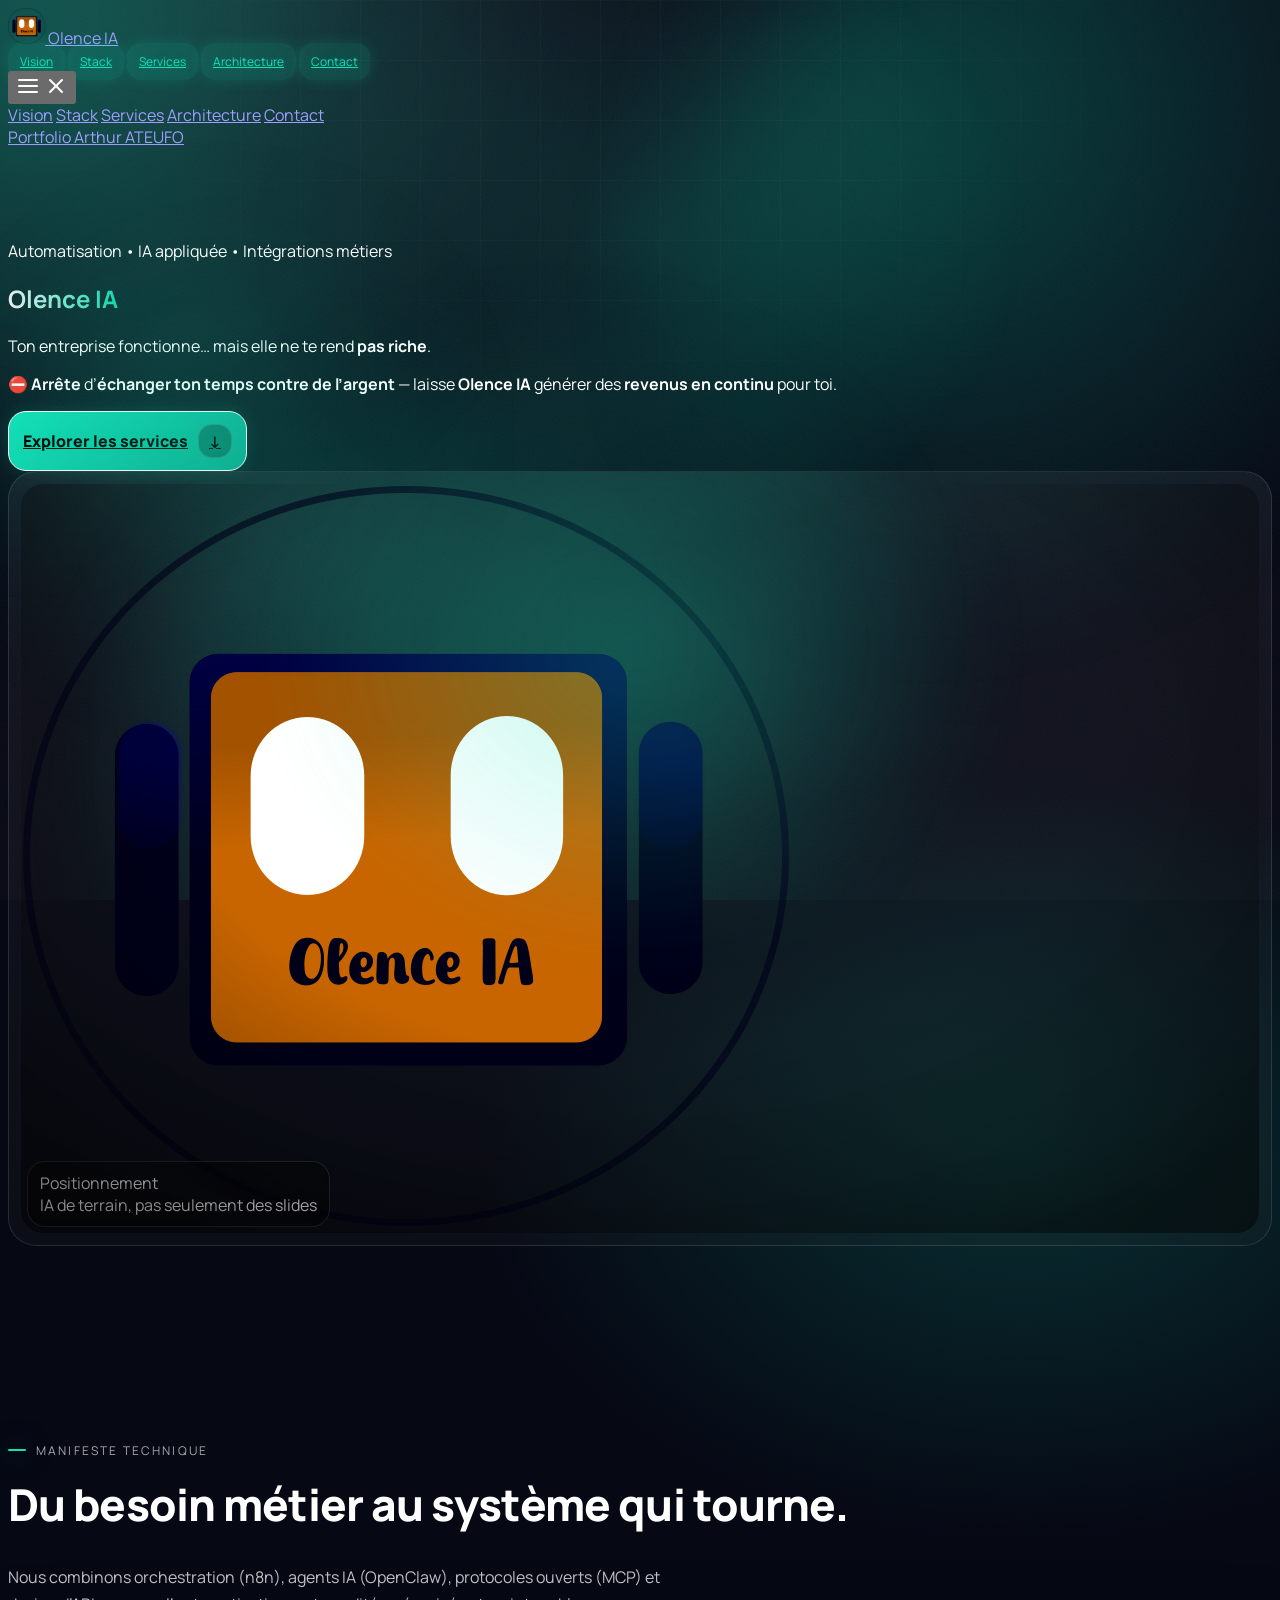
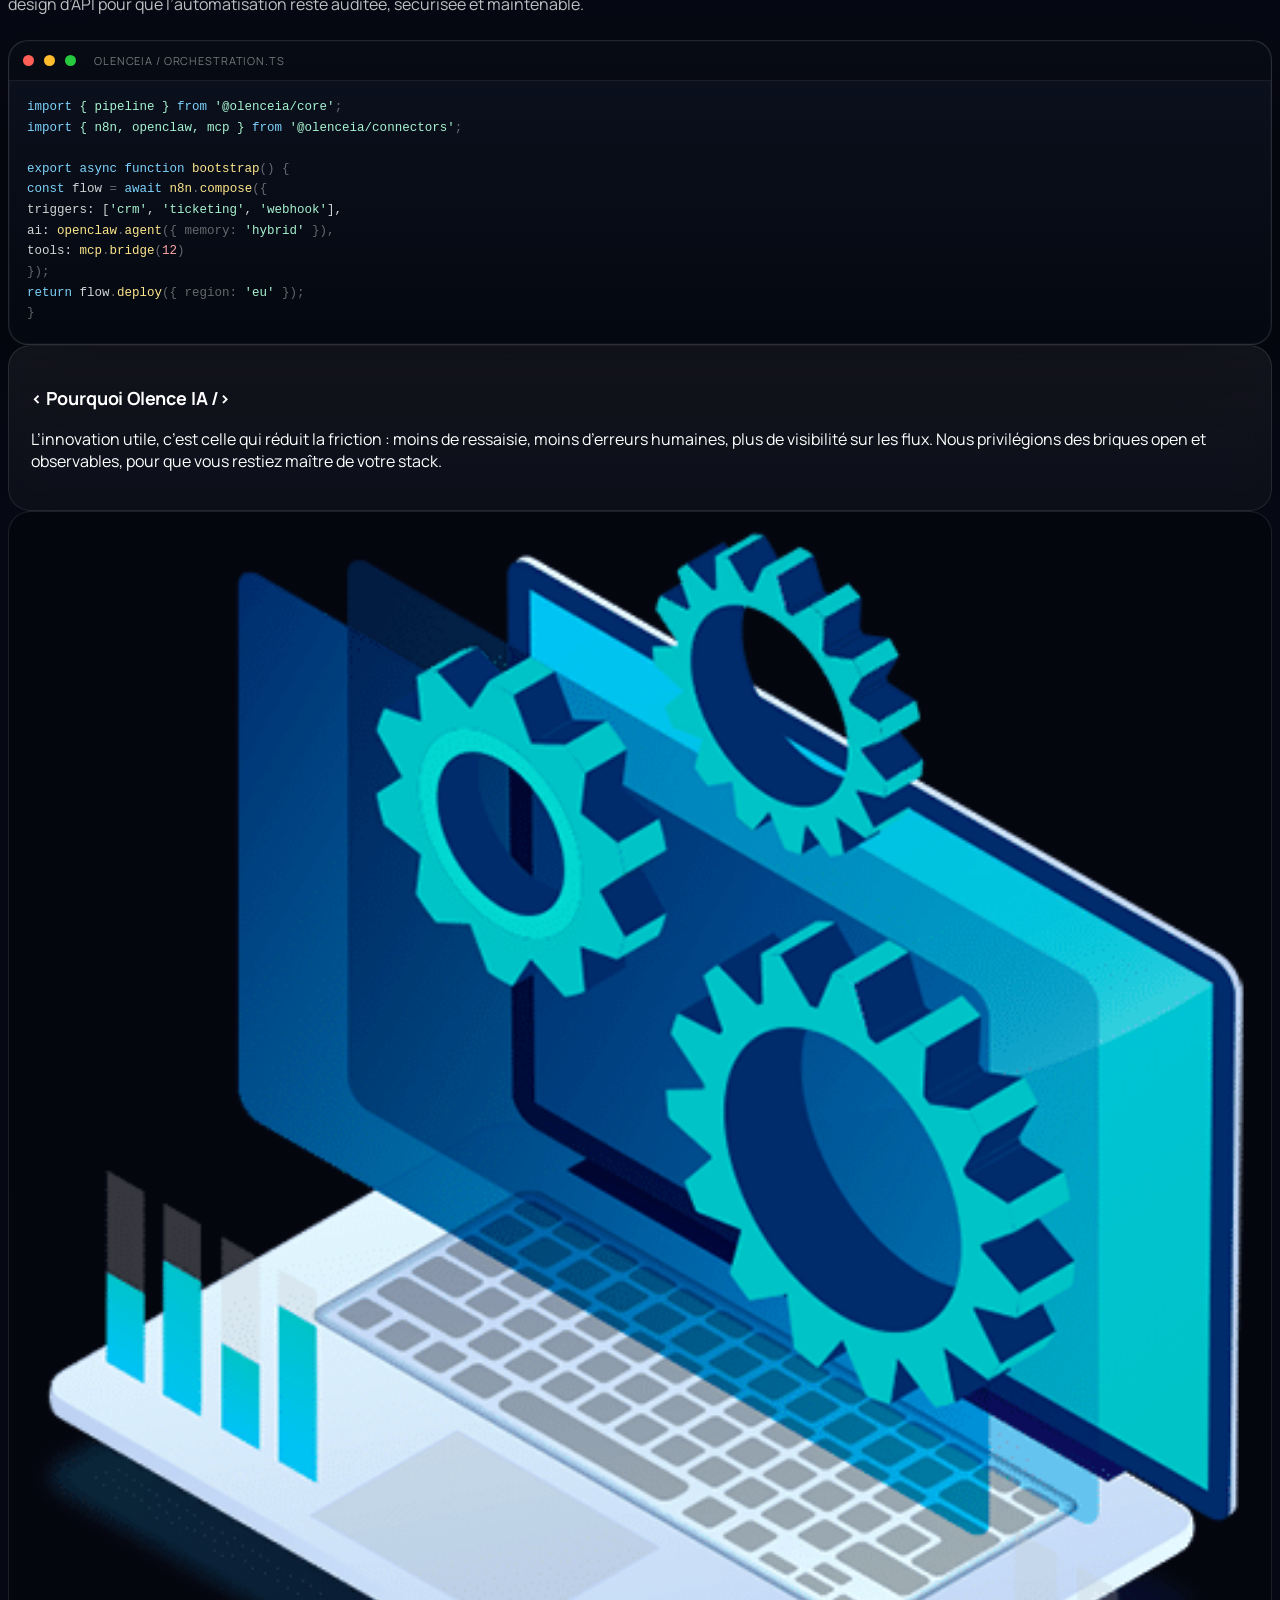
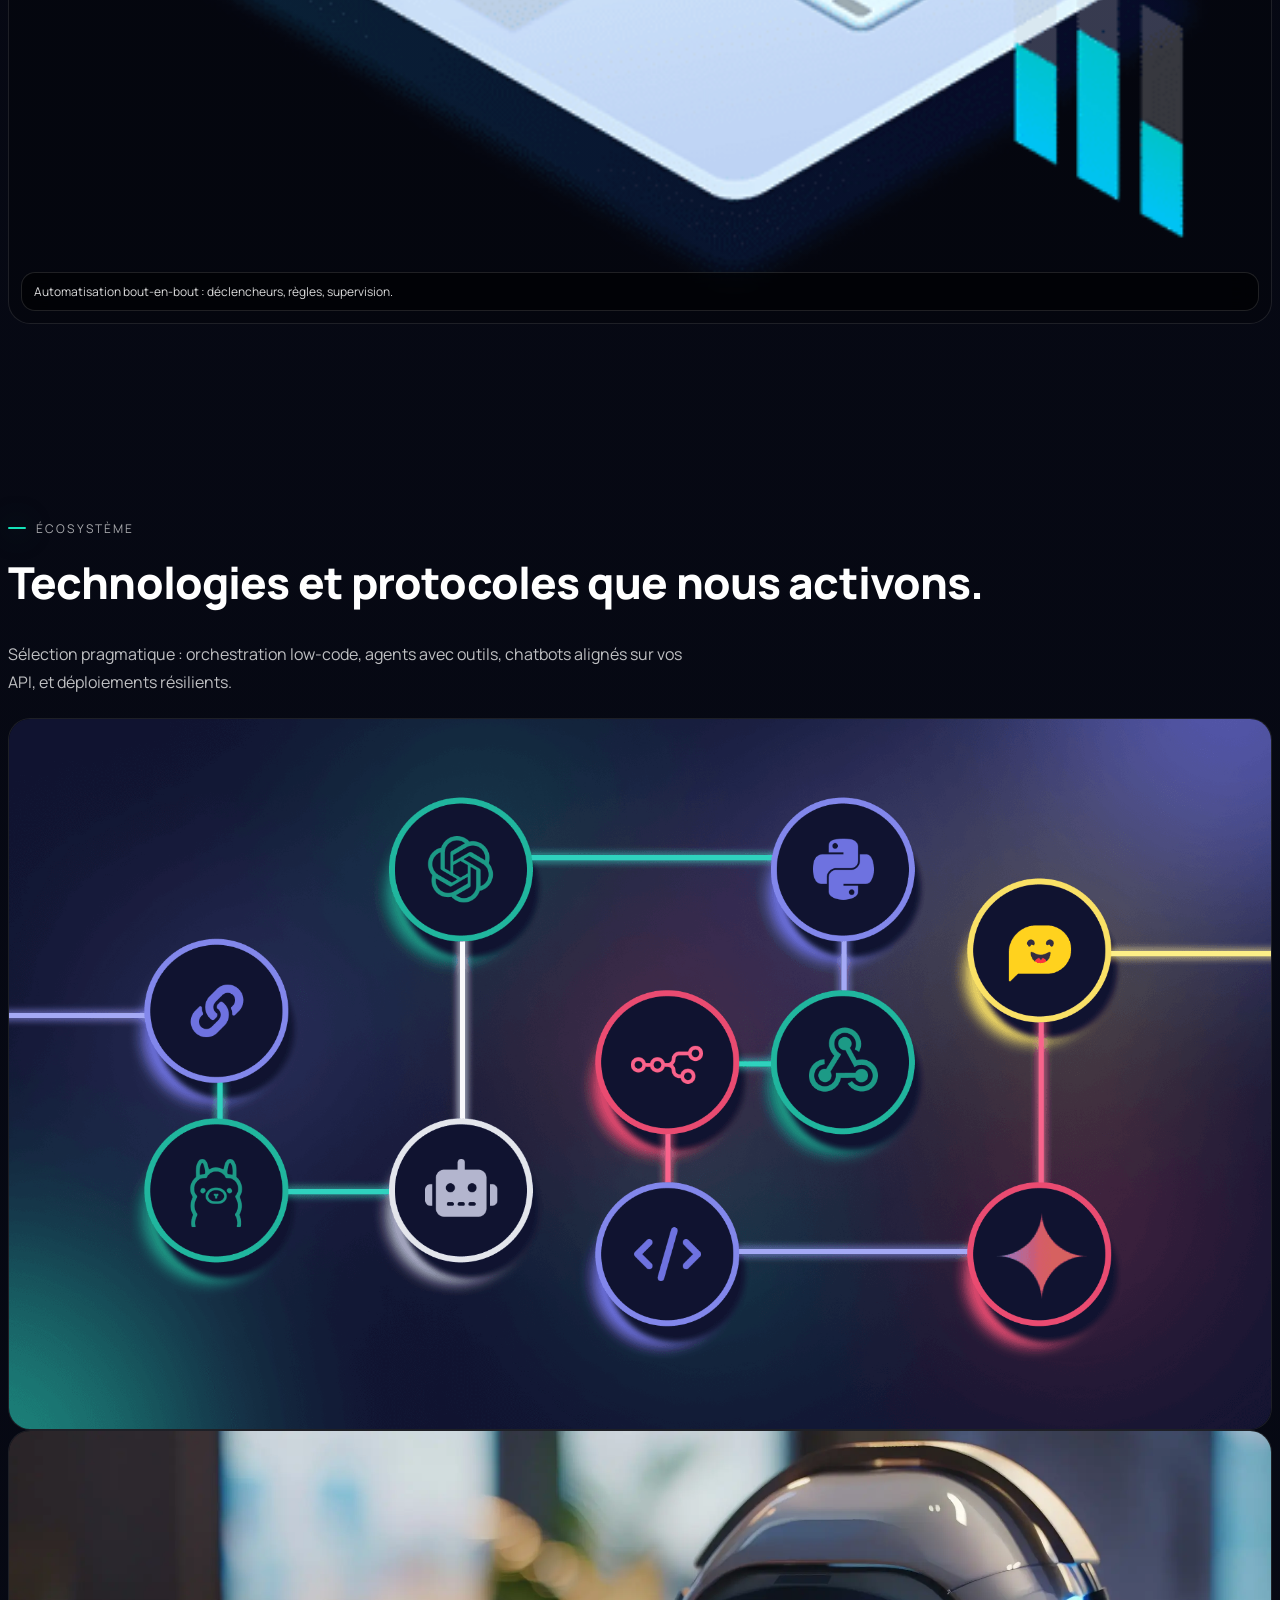
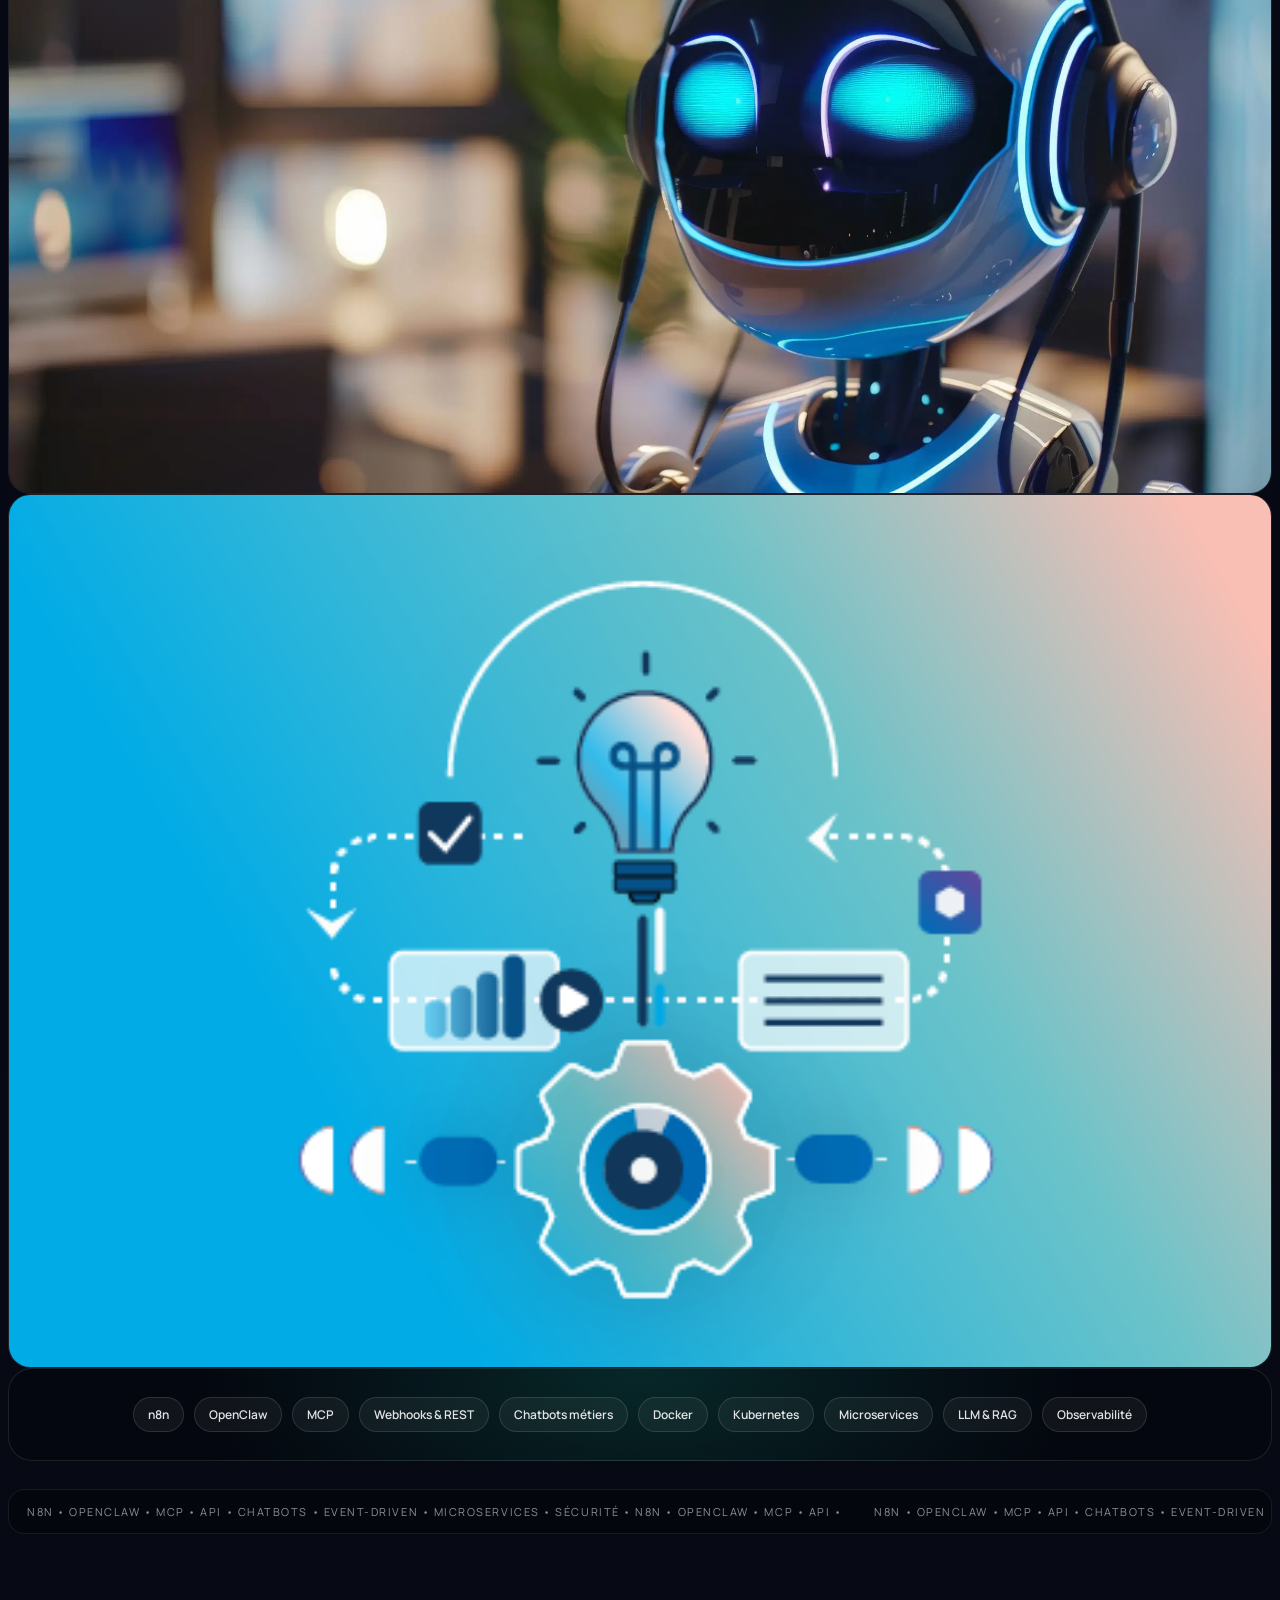
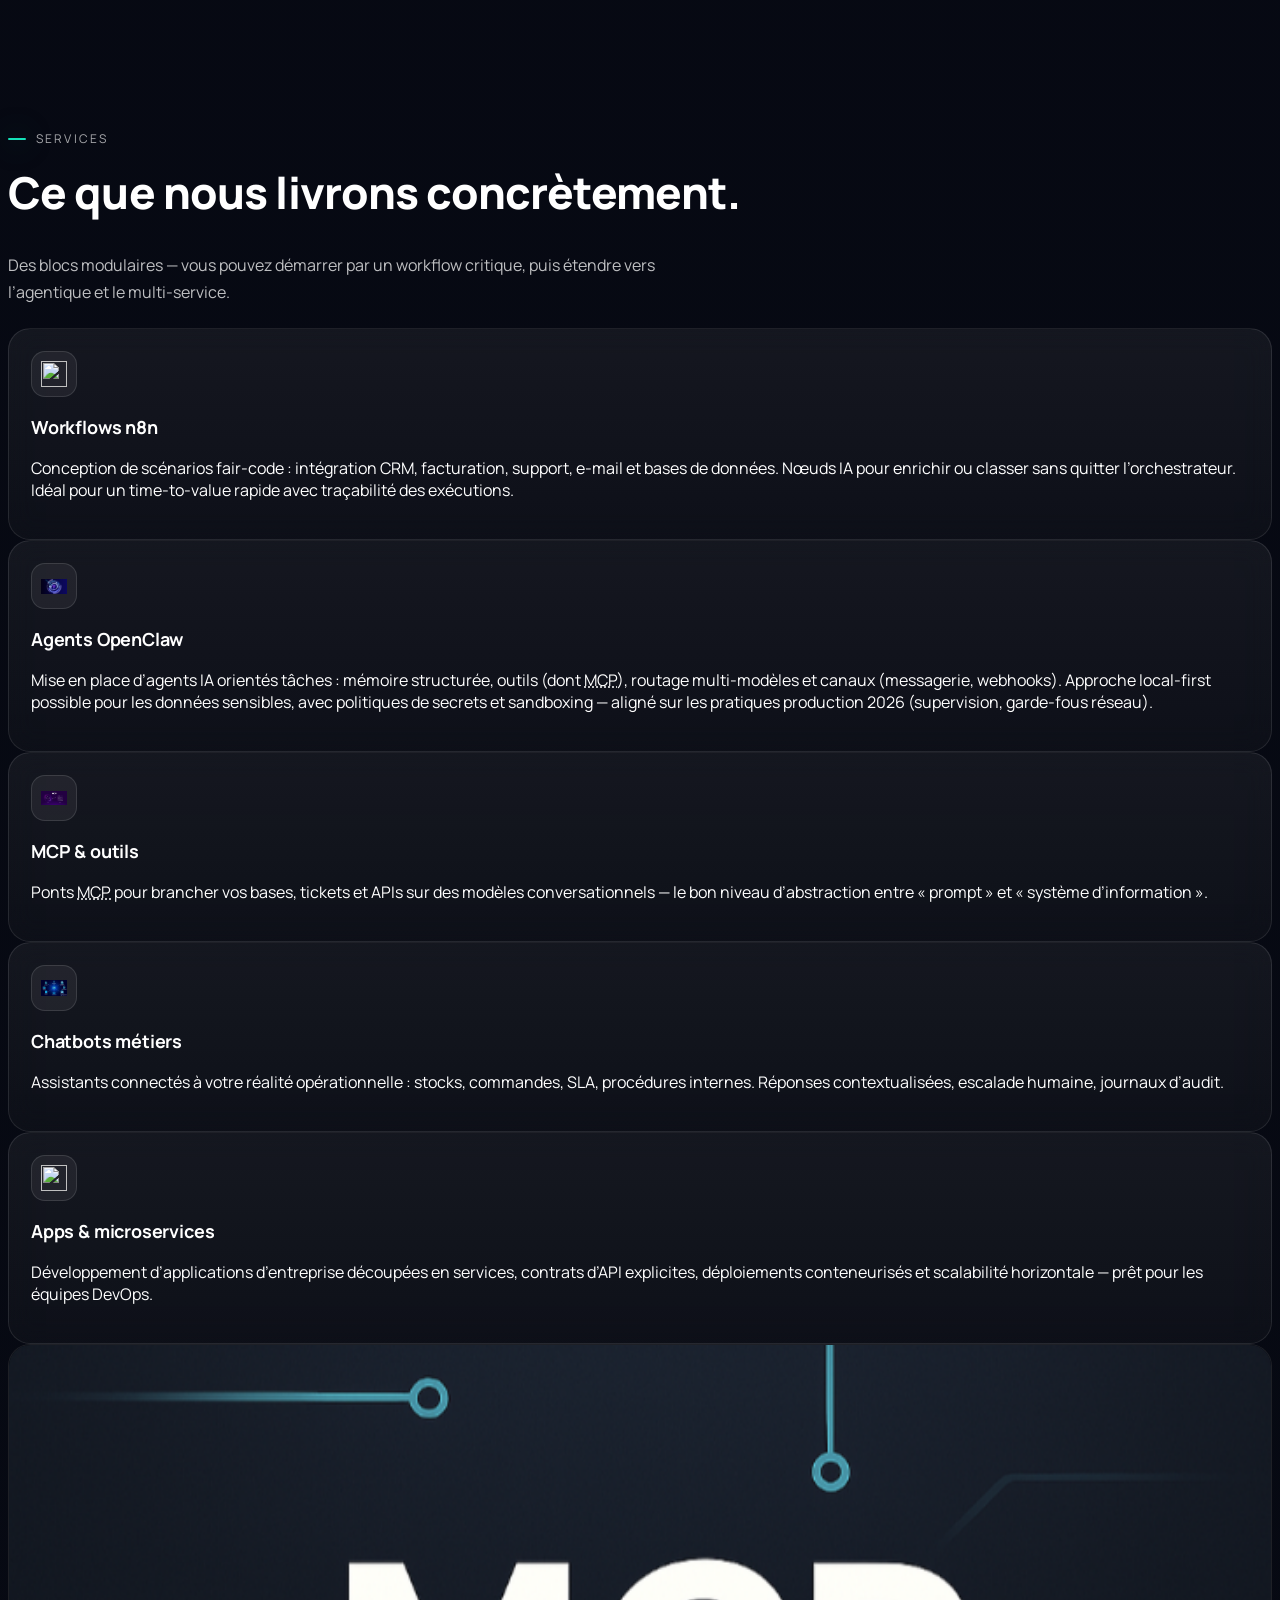
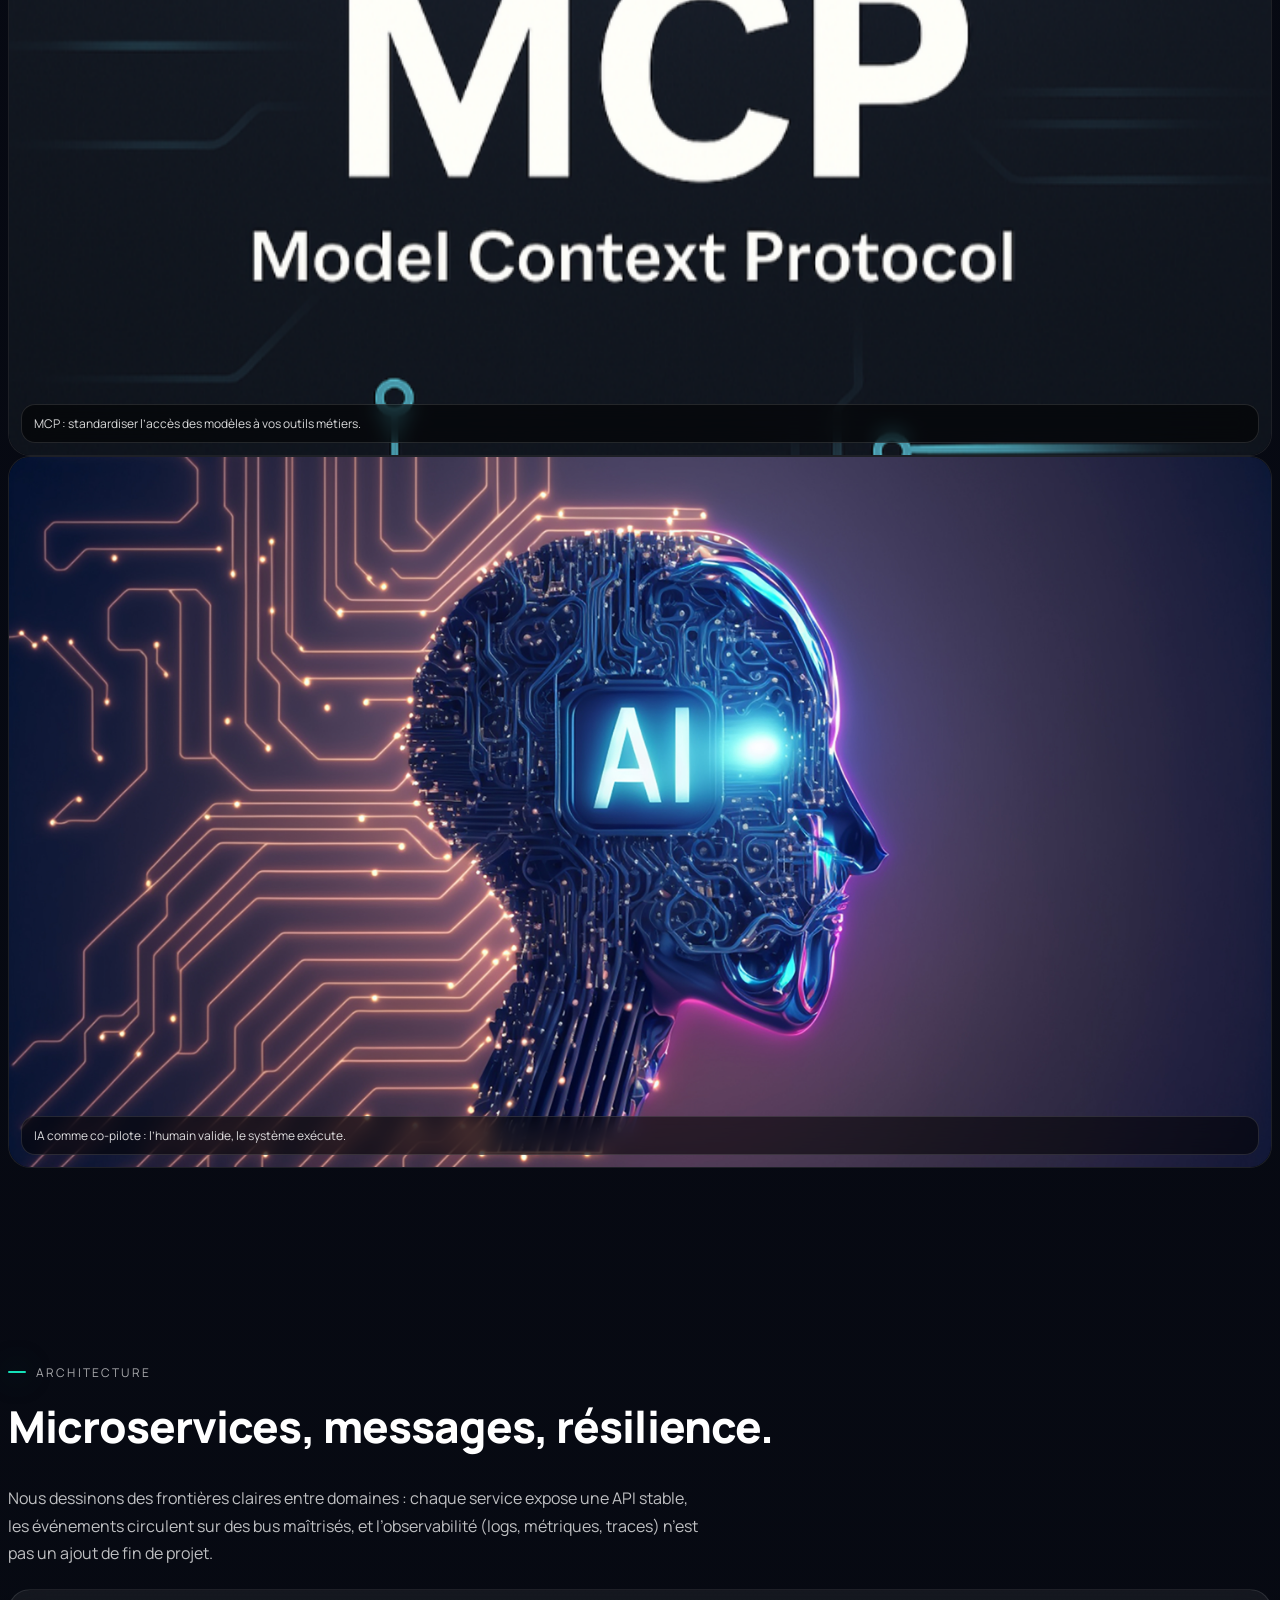
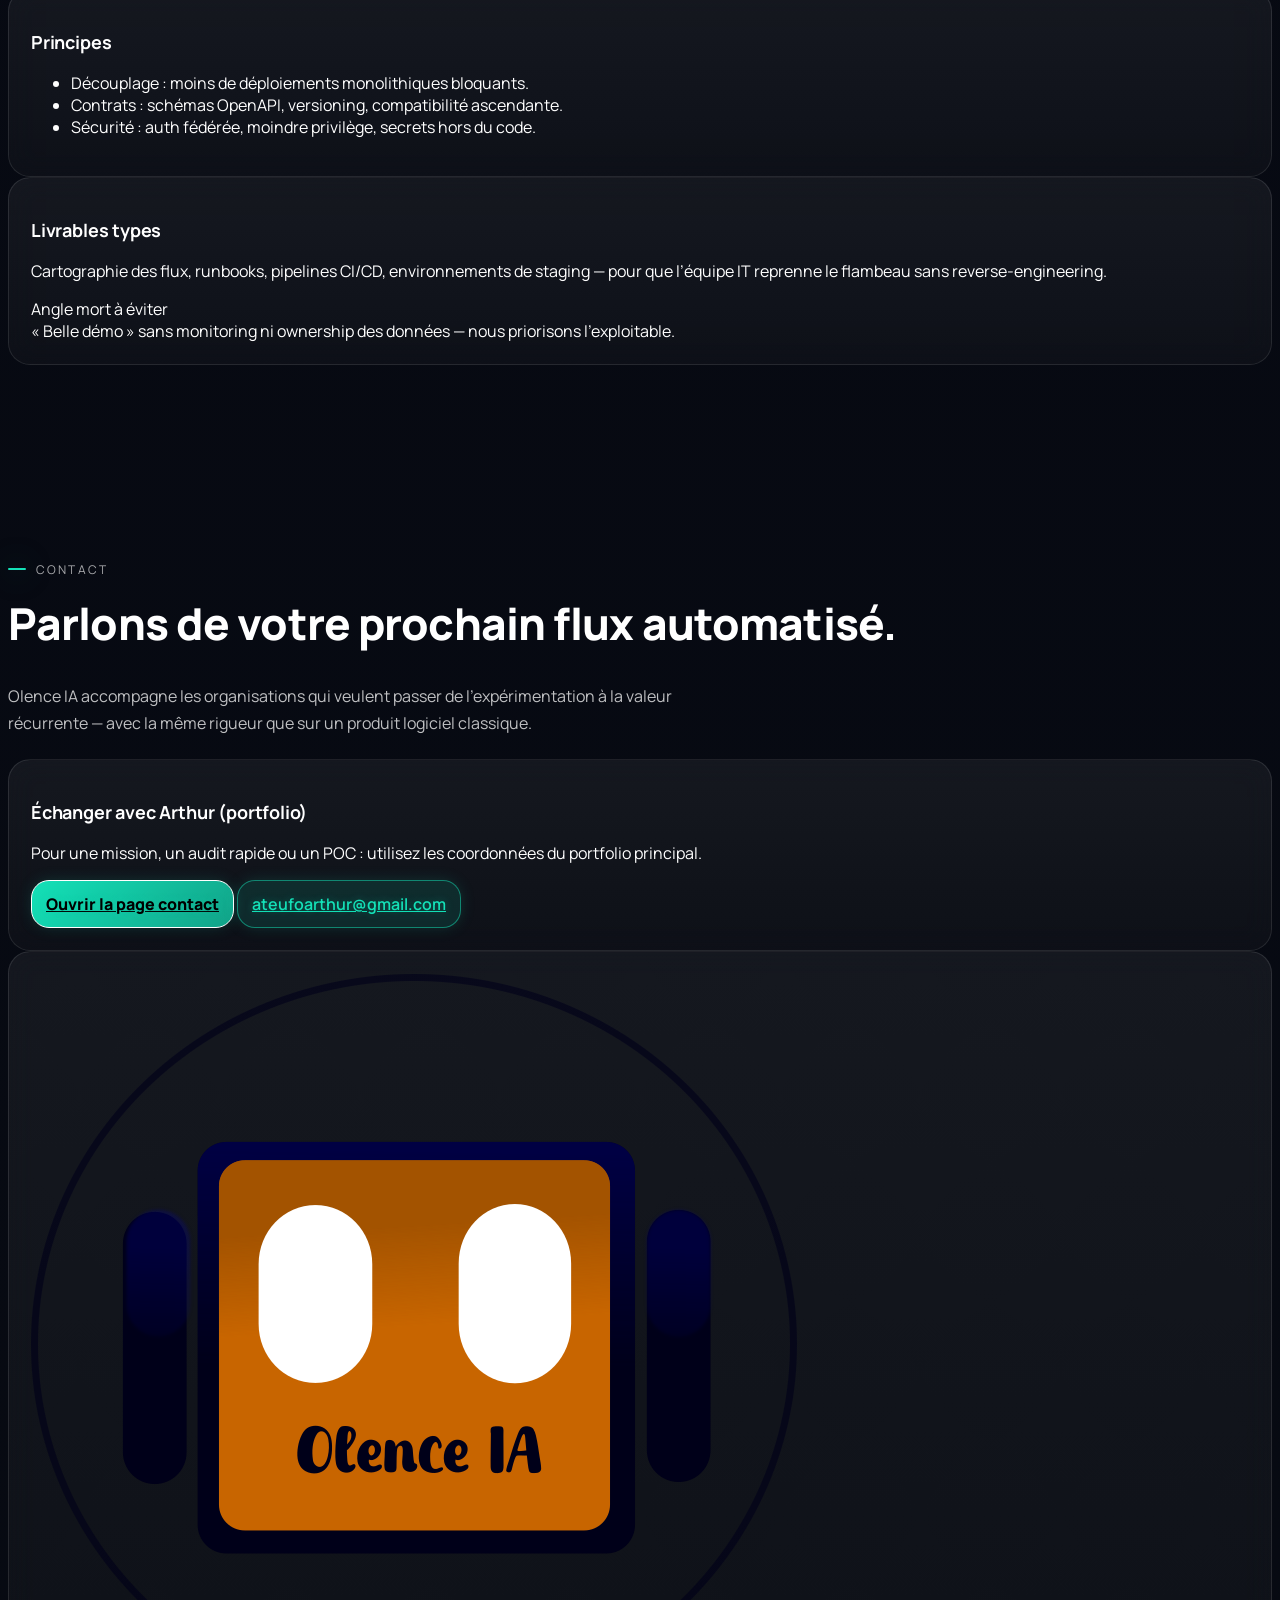
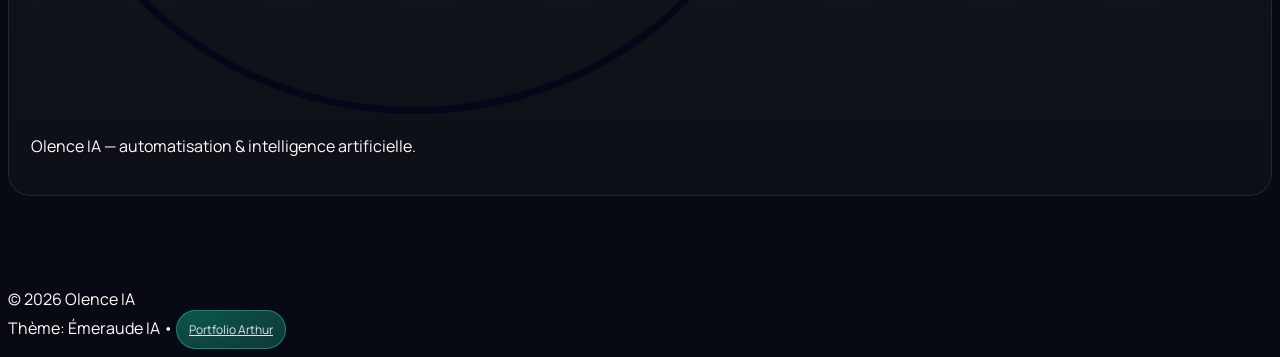
==== index.html @ 7ffda1cd "refactor: reposition portfolio link and update header logo responsiveness with dynamic height transi" ====
<!doctype html>
<html lang="fr" class="olence-page">

<head>
  <meta charset="UTF-8" />
  <meta name="viewport" content="width=device-width, initial-scale=1.0" />
  <meta name="color-scheme" content="dark" />
  <title>Olence IA — Automatisation &amp; intelligence artificielle</title>
  <meta name="description"
    content="Olence IA conçoit des systèmes d'automatisation et d'IA : workflows n8n, agents OpenClaw, chatbots métiers, MCP, architectures microservices." />

  <link rel="icon" href="./assets/favicon.ico" type="image/x-icon" />
  <link rel="apple-touch-icon" href="./assets/favicon.ico" />

  <link rel="preconnect" href="https://fonts.googleapis.com" />
  <link rel="preconnect" href="https://fonts.gstatic.com" crossorigin />
  <link href="https://fonts.googleapis.com/css2?family=Manrope:wght@300;400;500;600;700;800&display=swap"
    rel="stylesheet" />

  <script src="https://cdn.tailwindcss.com"></script>
  <script>
    tailwind.config = {
      theme: {
        extend: {
          fontFamily: { sans: ["Manrope", "ui-sans-serif", "system-ui"] },
        },
      },
    };
  </script>

  <link rel="stylesheet" href="./src/styles/main.css" />
  <link rel="stylesheet" href="./src/styles/olenceia.css" />
</head>

<body class="min-h-screen bg-[#070A12] text-white antialiased">
  <a class="skip-link" href="#contenu-olence">Aller au contenu</a>

  <div id="bg" aria-hidden="true">
    <div class="bg-grid"></div>
    <div class="bg-noise"></div>
    <div class="bg-blobs">
      <div class="blob blob-a"></div>
      <div class="blob blob-b"></div>
      <div class="blob blob-c"></div>
    </div>
    <div class="spotlight" id="spotlight"></div>
  </div>

  <header class="fixed top-0 left-0 right-0 z-50">
    <div class="mx-auto max-w-6xl px-4">
      <div class="mt-4 rounded-2xl border border-white/10 bg-black/30 backdrop-blur-xl">
        <div class="flex items-center justify-between px-4 py-3">
          <a href="#olence-hero"
            class="flex items-center gap-3 rounded-xl px-2 py-2 focus:outline-none focus:ring-2 focus:ring-white/40">
            <img src="./assets/olenceia.png" alt="Olence IA" class="olence-header-logo" width="120" height="36"
              loading="eager" />
            <span class="text-sm font-semibold tracking-wide text-white/90">Olence IA</span>
          </a>

          <nav class="hidden items-center gap-1 md:flex" aria-label="Navigation Olence IA">
            <a class="nav-link" href="#olence-manifeste">Vision</a>
            <a class="nav-link" href="#olence-stack">Stack</a>
            <a class="nav-link" href="#olence-services">Services</a>
            <a class="nav-link" href="#olence-archi">Architecture</a>
            <a class="nav-link" href="#olence-contact">Contact</a>
          </nav>

          <div class="flex items-center gap-2">
            <button id="mobile-menu-toggle"
              class="flex h-10 w-10 items-center justify-center rounded-xl border border-white/10 bg-white/5 text-white md:hidden"
              aria-label="Ouvrir le menu">
              <svg xmlns="http://www.w3.org/2000/svg" width="24" height="24" viewBox="0 0 24 24" fill="none"
                stroke="currentColor" stroke-width="2" stroke-linecap="round" stroke-linejoin="round" class="menu-icon">
                <line x1="3" y1="12" x2="21" y2="12"></line>
                <line x1="3" y1="6" x2="21" y2="6"></line>
                <line x1="3" y1="18" x2="21" y2="18"></line>
              </svg>
              <svg xmlns="http://www.w3.org/2000/svg" width="24" height="24" viewBox="0 0 24 24" fill="none"
                stroke="currentColor" stroke-width="2" stroke-linecap="round" stroke-linejoin="round"
                class="close-icon hidden">
                <line x1="18" y1="6" x2="6" y2="18"></line>
                <line x1="6" y1="6" x2="18" y2="18"></line>
              </svg>
            </button>
          </div>
        </div>
      </div>
    </div>

    <!-- Mobile Menu Overlay -->
    <div id="mobile-menu"
      class="fixed inset-0 z-40 hidden translate-y-[-100%] bg-[#070A12]/95 backdrop-blur-2xl transition-transform duration-300 md:hidden">
      <div class="flex h-full flex-col p-8 pt-24">
        <nav class="flex flex-col gap-6 text-2xl font-bold">
          <a class="mobile-nav-link text-white/70 hover:text-white" href="#olence-manifeste">Vision</a>
          <a class="mobile-nav-link text-white/70 hover:text-white" href="#olence-stack">Stack</a>
          <a class="mobile-nav-link text-white/70 hover:text-white" href="#olence-services">Services</a>
          <a class="mobile-nav-link text-white/70 hover:text-white" href="#olence-archi">Architecture</a>
          <a class="mobile-nav-link text-white/70 hover:text-white" href="#olence-contact">Contact</a>
        </nav>
        <div class="mt-auto border-t border-white/10 pt-8">
          <a class="flex items-center justify-center rounded-2xl bg-white px-6 py-4 text-center font-bold text-black"
            href="./src/html/portfolio.html#contact">
            Portfolio Arthur ATEUFO
          </a>
        </div>
      </div>
    </div>
  </header>

  <main id="contenu-olence" class="relative">
    <!-- HERO -->
    <section id="olence-hero" class="section relative z-[1] pt-36 md:pt-44" data-theme="168 84% 48%"
      data-theme-name="Émeraude IA">
      <div class="olence-glow-blob -left-32 -top-20" aria-hidden="true"></div>
      <div class="mx-auto max-w-6xl px-4">
        <div id="olence-hero-inner" class="grid gap-12 lg:grid-cols-12 lg:items-center">
          <div class="lg:col-span-6">
            <div
              class="inline-flex items-center gap-2 rounded-full border border-white/10 bg-white/5 px-3 py-1 text-xs text-white/80">
              <span class="inline-block h-1.5 w-1.5 rounded-full bg-[hsl(var(--theme-hsl))]"></span>
              Automatisation • IA appliquée • Intégrations métiers
            </div>

            <h1 class="mt-5 text-balance text-4xl font-extrabold leading-[1.08] md:text-5xl lg:text-6xl">
              <span class="gradient-text">Olence IA</span>
            </h1>
            <p class="mt-4 max-w-xl text-pretty text-xl md:text-2xl leading-relaxed text-white/90">
              Ton entreprise fonctionne… mais elle ne te rend <strong class="text-white">pas riche</strong>.
            </p>
            <p class="mt-4 max-w-xl text-pretty text-lg md:text-xl leading-relaxed text-white/80">
              <strong class="text-red-500">⛔ Arrête</strong> d’<strong class="text-white">échanger ton temps contre de l’argent</strong> — laisse <strong class="text-white">Olence IA</strong> générer des <strong class="text-white">revenus en continu</strong> pour toi.
            </p>

            <div class="mt-8 flex flex-wrap items-center gap-3">
              <a class="btn btn-primary" href="#olence-services">
                Explorer les services
                <span aria-hidden="true" class="btn-icon">↓</span>
              </a>
            </div>
          </div>

          <div class="relative lg:col-span-6">
            <div class="portrait-frame overflow-visible p-5">
              <div class="portrait-glow" aria-hidden="true"></div>
              <img id="olence-logo-hero" src="./assets/olenceia.png" alt="Logo Olence IA"
                class="relative z-[1] mx-auto w-full max-w-md object-contain drop-shadow-[0_20px_60px_rgba(0,0,0,0.5)]"
                loading="eager" />
              <div class="portrait-badge">
                <div class="text-xs text-white/70">Positionnement</div>
                <div class="text-sm font-semibold">IA de terrain, pas seulement des slides</div>
              </div>
            </div>
          </div>
        </div>
      </div>
    </section>

    <!-- MANIFESTE + TERMINAL -->
    <section id="olence-manifeste" class="section" data-theme="200 95% 55%" data-theme-name="Cyan workflow">
      <div class="mx-auto max-w-6xl px-4">
        <div class="section-head">
          <p class="eyebrow">Manifeste technique</p>
          <h2 class="h2">Du besoin métier au système qui tourne.</h2>
          <p class="lead">
            Nous combinons orchestration (n8n), agents IA (OpenClaw), protocoles ouverts (MCP) et design d’API pour que
            l’automatisation reste <span class="text-white">auditée, sécurisée et maintenable</span>.
          </p>
        </div>

        <div class="grid gap-8 lg:grid-cols-2">
          <div id="olence-terminal" class="code-dock" data-reveal>
            <div class="code-dock-top">
              <span class="code-dot code-dot-r" aria-hidden="true"></span>
              <span class="code-dot code-dot-y" aria-hidden="true"></span>
              <span class="code-dot code-dot-g" aria-hidden="true"></span>
              <span class="code-dock-title">olenceia / orchestration.ts</span>
            </div>
            <div class="code-body" aria-label="Extrait de code illustratif">
              <div class="code-line"><span class="code-k">import</span> <span class="code-s">{ pipeline }</span> <span
                  class="code-k">from</span> <span class="code-s">'@olenceia/core'</span><span class="code-c">;</span>
              </div>
              <div class="code-line"><span class="code-k">import</span> <span class="code-s">{ n8n, openclaw, mcp
                  }</span>
                <span class="code-k">from</span> <span class="code-s">'@olenceia/connectors'</span><span
                  class="code-c">;</span>
              </div>
              <div class="code-line">&nbsp;</div>
              <div class="code-line"><span class="code-k">export async function</span> <span
                  class="code-fn">bootstrap</span><span class="code-c">() {</span></div>
              <div class="code-line"> <span class="code-k">const</span> flow <span class="code-c">=</span> <span
                  class="code-k">await</span> <span class="code-fn">n8n</span><span class="code-c">.</span><span
                  class="code-fn">compose</span><span class="code-c">({</span></div>
              <div class="code-line"> triggers: [<span class="code-s">'crm'</span>, <span
                  class="code-s">'ticketing'</span>, <span class="code-s">'webhook'</span>],</div>
              <div class="code-line"> ai: <span class="code-fn">openclaw</span><span class="code-c">.</span><span
                  class="code-fn">agent</span><span class="code-c">({ memory: </span><span
                  class="code-s">'hybrid'</span> <span class="code-c">}),</span></div>
              <div class="code-line"> tools: <span class="code-fn">mcp</span><span class="code-c">.</span><span
                  class="code-fn">bridge</span><span class="code-c">(</span><span class="code-num">12</span><span
                  class="code-c">)</span></div>
              <div class="code-line"> <span class="code-c">});</span></div>
              <div class="code-line"> <span class="code-k">return</span> flow<span class="code-c">.</span><span
                  class="code-fn">deploy</span><span class="code-c">({ region: </span><span
                  class="code-s">'eu'</span><span class="code-c"> });</span></div>
              <div class="code-line"><span class="code-c">}</span></div>
            </div>
          </div>

          <div class="space-y-6">
            <article class="card" data-reveal>
              <h3 class="h3"><span class="text-[hsl(var(--theme-hsl))]">&lt;</span> Pourquoi Olence IA <span
                  class="text-[hsl(var(--theme-hsl))]">/&gt;</span></h3>
              <p class="mt-3 text-white/80">
                L’innovation utile, c’est celle qui réduit la friction : moins de ressaisie, moins d’erreurs humaines,
                plus de visibilité sur les flux. Nous privilégions des briques <span class="text-white">open</span> et
                observables, pour que vous restiez maître de votre stack.
              </p>
            </article>
            <div class="olence-img-wrap" data-reveal>
              <img src="./assets/automatisation.png" alt="Schéma d’automatisation et flux de données" loading="lazy" />
              <div class="olence-img-caption">Automatisation bout-en-bout : déclencheurs, règles, supervision.</div>
            </div>
          </div>
        </div>
      </div>
    </section>

    <!-- STACK VISUEL -->
    <section id="olence-stack" class="section" data-theme="282 88% 62%" data-theme-name="Violet intégration">
      <div class="mx-auto max-w-6xl px-4">
        <div class="section-head">
          <p class="eyebrow">Écosystème</p>
          <h2 class="h2">Technologies et protocoles que nous activons.</h2>
          <p class="lead">
            Sélection pragmatique : orchestration low-code, agents avec outils, chatbots alignés sur vos API, et
            déploiements résilients.
          </p>
        </div>

        <div class="grid gap-6 md:grid-cols-3">
          <div class="olence-img-wrap" data-reveal>
            <img src="./assets/ai-workflow-automationA--1-.png" alt="Workflows et automatisation IA" loading="lazy" />
          </div>
          <div class="olence-img-wrap" data-reveal>
            <img src="./assets/ai-agent.webp" alt="Agent IA et orchestration" loading="lazy" />
          </div>
          <div class="olence-img-wrap" data-reveal>
            <img src="./assets/workflow_ecosystem.webp" alt="Écosystème d’intégrations" loading="lazy" />
          </div>
        </div>

        <div class="tech-orbit mt-10" data-reveal>
          <div class="tech-orbit-inner">
            <span class="tech-pill-olence">n8n</span>
            <span class="tech-pill-olence">OpenClaw</span>
            <span class="tech-pill-olence">MCP</span>
            <span class="tech-pill-olence">Webhooks &amp; REST</span>
            <span class="tech-pill-olence">Chatbots métiers</span>
            <span class="tech-pill-olence">Docker</span>
            <span class="tech-pill-olence">Kubernetes</span>
            <span class="tech-pill-olence">Microservices</span>
            <span class="tech-pill-olence">LLM &amp; RAG</span>
            <span class="tech-pill-olence">Observabilité</span>
          </div>
        </div>

        <div class="olence-marquee-wrap" aria-hidden="true">
          <div class="olence-marquee-track">
            <span>n8n • OpenClaw • MCP • API • Chatbots • Event-driven • Microservices • Sécurité • n8n • OpenClaw • MCP
              •
              API •</span>
            <span>n8n • OpenClaw • MCP • API • Chatbots • Event-driven • Microservices • Sécurité • n8n • OpenClaw • MCP
              •
              API •</span>
          </div>
        </div>
      </div>
    </section>

    <!-- SERVICES DÉTAILLÉS -->
    <section id="olence-services" class="section" data-theme="14 92% 58%" data-theme-name="Ambre produit">
      <div class="mx-auto max-w-6xl px-4">
        <div class="section-head">
          <p class="eyebrow">Services</p>
          <h2 class="h2">Ce que nous livrons concrètement.</h2>
          <p class="lead">
            Des blocs modulaires — vous pouvez démarrer par un workflow critique, puis étendre vers l’agentique et le
            multi-service.
          </p>
        </div>

        <div class="grid gap-6 md:grid-cols-12">
          <article class="card service-card-olence md:col-span-6" data-reveal>
            <div class="service-icon">
              <img src="https://cdn.simpleicons.org/n8n/EA4B71" width="32" height="32" alt="" />
            </div>
            <h3 class="h3">Workflows n8n</h3>
            <p class="mt-3 text-white/80">
              Conception de scénarios <span class="text-white">fair-code</span> : intégration CRM, facturation, support,
              e-mail et bases de données. Nœuds IA pour enrichir ou classer sans quitter l’orchestrateur. Idéal pour un
              time-to-value rapide avec traçabilité des exécutions.
            </p>
          </article>

          <article class="card service-card-olence md:col-span-6" data-reveal>
            <div class="service-icon">
              <img src="./assets/Ia-agent_text_designed.png" alt="" class="!h-9 !w-9 object-contain" width="36"
                height="36" />
            </div>
            <h3 class="h3">Agents OpenClaw</h3>
            <p class="mt-3 text-white/80">
              Mise en place d’<span class="text-white">agents IA</span> orientés tâches : mémoire structurée, outils
              (dont
              <abbr title="Model Context Protocol">MCP</abbr>), routage multi-modèles et canaux (messagerie, webhooks).
              Approche <span class="text-white">local-first</span> possible pour les données sensibles, avec politiques
              de secrets et sandboxing — aligné sur les pratiques production 2026 (supervision, garde-fous réseau).
            </p>
          </article>

          <article class="card service-card-olence md:col-span-4" data-reveal>
            <div class="service-icon">
              <img src="./assets/mcp-com-make.webp" alt="" class="!h-9 !w-9 object-cover rounded-md" width="36"
                height="36" />
            </div>
            <h3 class="h3">MCP &amp; outils</h3>
            <p class="mt-3 text-white/80">
              Ponts <abbr title="Model Context Protocol">MCP</abbr> pour brancher vos bases, tickets et APIs sur des
              modèles conversationnels — le bon niveau d’abstraction entre « prompt » et « système d’information ».
            </p>
          </article>

          <article class="card service-card-olence md:col-span-4" data-reveal>
            <div class="service-icon">
              <img src="./assets/Hands-On_MCP_Projects.webp" alt="" class="!h-9 !w-9 object-cover rounded-md" width="36"
                height="36" />
            </div>
            <h3 class="h3">Chatbots métiers</h3>
            <p class="mt-3 text-white/80">
              Assistants connectés à <span class="text-white">votre réalité opérationnelle</span> : stocks, commandes,
              SLA, procédures internes. Réponses contextualisées, escalade humaine, journaux d’audit.
            </p>
          </article>

          <article class="card service-card-olence md:col-span-4" data-reveal>
            <div class="service-icon">
              <img src="https://cdn.simpleicons.org/docker/2496ED" width="32" height="32" alt="" />
            </div>
            <h3 class="h3">Apps &amp; microservices</h3>
            <p class="mt-3 text-white/80">
              Développement d’<span class="text-white">applications d’entreprise</span> découpées en services, contrats
              d’API explicites, déploiements conteneurisés et scalabilité horizontale — prêt pour les équipes DevOps.
            </p>
          </article>
        </div>

        <div class="mt-10 grid gap-6 lg:grid-cols-2">
          <div class="olence-img-wrap" data-reveal>
            <img src="./assets/mcp_text_presentation.png" alt="Présentation du protocole MCP et intégrations"
              loading="lazy" />
            <div class="olence-img-caption">MCP : standardiser l’accès des modèles à vos outils métiers.</div>
          </div>
          <div class="olence-img-wrap" data-reveal>
            <img src="./assets/AI-human_scaled.jpg" alt="Collaboration humain et IA" loading="lazy" />
            <div class="olence-img-caption">IA comme co-pilote : l’humain valide, le système exécute.</div>
          </div>
        </div>
      </div>
    </section>

    <!-- ARCHITECTURE -->
    <section id="olence-archi" class="section" data-theme="210 90% 58%" data-theme-name="Bleu système">
      <div class="mx-auto max-w-6xl px-4">
        <div class="section-head">
          <p class="eyebrow">Architecture</p>
          <h2 class="h2">Microservices, messages, résilience.</h2>
          <p class="lead">
            Nous dessinons des frontières claires entre domaines : chaque service expose une API stable, les événements
            circulent sur des bus maîtrisés, et l’observabilité (logs, métriques, traces) n’est pas un ajout de fin de
            projet.
          </p>
        </div>

        <div class="grid gap-6 md:grid-cols-12">
          <div class="card md:col-span-7" data-reveal>
            <h3 class="h3">Principes</h3>
            <ul class="mt-4 space-y-3 text-white/80">
              <li class="flex gap-3"><span class="dot"></span><span><span class="text-white">Découplage</span> : moins
                  de
                  déploiements monolithiques bloquants.</span></li>
              <li class="flex gap-3"><span class="dot"></span><span><span class="text-white">Contrats</span> : schémas
                  OpenAPI, versioning, compatibilité ascendante.</span></li>
              <li class="flex gap-3"><span class="dot"></span><span><span class="text-white">Sécurité</span> : auth
                  fédérée, moindre privilège, secrets hors du code.</span></li>
            </ul>
          </div>
          <aside class="card md:col-span-5" data-reveal>
            <h3 class="h3">Livrables types</h3>
            <p class="mt-3 text-white/80">
              Cartographie des flux, runbooks, pipelines CI/CD, environnements de staging — pour que l’équipe IT
              reprenne le flambeau sans reverse-engineering.
            </p>
            <div class="mt-6 rounded-2xl border border-white/10 bg-white/5 p-4">
              <div class="text-xs text-white/60">Angle mort à éviter</div>
              <div class="mt-1 text-sm font-semibold leading-snug">
                « Belle démo » sans monitoring ni ownership des données — nous priorisons l’exploitable.
              </div>
            </div>
          </aside>
        </div>
      </div>
    </section>

    <!-- CONTACT -->
    <section id="olence-contact" class="section pb-28" data-theme="168 84% 48%" data-theme-name="Émeraude IA">
      <div class="mx-auto max-w-6xl px-4">
        <div class="section-head">
          <p class="eyebrow">Contact</p>
          <h2 class="h2">Parlons de votre prochain flux automatisé.</h2>
          <p class="lead">
            Olence IA accompagne les organisations qui veulent passer de l’expérimentation à la valeur récurrente — avec
            la
            même rigueur que sur un produit logiciel classique.
          </p>
        </div>

        <div class="grid gap-6 md:grid-cols-12">
          <div class="card md:col-span-7" data-reveal>
            <h3 class="h3">Échanger avec Arthur (portfolio)</h3>
            <p class="mt-3 text-white/80">
              Pour une mission, un audit rapide ou un POC : utilisez les coordonnées du portfolio principal.
            </p>
            <div class="mt-6 flex flex-wrap gap-3">
              <a class="btn btn-primary" href="./src/html/portfolio.html#contact">Ouvrir la page contact</a>
              <a class="btn" href="mailto:ateufoarthur@gmail.com">ateufoarthur@gmail.com</a>
            </div>
          </div>
          <div class="card md:col-span-5 flex flex-col justify-center" data-reveal>
            <img src="./assets/olenceia.png" alt="Olence IA"
              class="mx-auto max-h-24 w-auto object-contain opacity-95" />
            <p class="mt-4 text-center text-sm text-white/65">
              Olence IA — automatisation &amp; intelligence artificielle.
            </p>
          </div>
        </div>
      </div>
    </section>
  </main>

  <footer class="pb-10">
    <div class="mx-auto max-w-6xl px-4">
      <div
        class="flex flex-col gap-2 border-t border-white/10 pt-6 text-sm text-white/60 md:flex-row md:items-center md:justify-between">
        <div>© <span id="year"></span> Olence IA</div>
        <div class="flex items-center gap-3">
          <span class="inline-flex items-center gap-2">
            <span class="h-2 w-2 rounded-full bg-[hsl(var(--theme-hsl))]"></span>
            <span id="themeLabel">Thème</span>
          </span>
          <span class="hidden md:inline">•</span>
          
            <a class="chip chip-primary hidden sm:flex" href="./src/html/portfolio.html#contact">Portfolio Arthur</a>
        </div>
      </div>
    </div>
  </footer>

  <script src="https://cdn.jsdelivr.net/npm/gsap@3.12.5/dist/gsap.min.js"></script>
  <script src="https://cdn.jsdelivr.net/npm/gsap@3.12.5/dist/ScrollTrigger.min.js"></script>
  <script src="./src/script/olenceia.js"></script>
</body>

</html>
---- src/styles/main.css ----
/* Global theme variables driven by scroll */
:root {
  --theme-hsl: 200 95% 62%;
  --theme-name: Cyan;
  --bg-0: #070a12;
  --bg-1: #060814;
  --card: rgba(255, 255, 255, 0.06);
  --card-2: rgba(255, 255, 255, 0.08);
  --stroke: rgba(255, 255, 255, 0.10);
  --stroke-2: rgba(255, 255, 255, 0.14);
}

html {
  scroll-behavior: smooth;
}

body {
  font-family: Manrope, ui-sans-serif, system-ui, -apple-system, Segoe UI, Roboto, Arial, "Noto Sans", "Liberation Sans",
    sans-serif;
  background: radial-gradient(1200px 900px at 20% 0%, rgba(255, 255, 255, 0.06), transparent 60%),
    radial-gradient(1000px 700px at 80% 10%, hsl(var(--theme-hsl) / 0.18), transparent 55%),
    linear-gradient(180deg, var(--bg-1), var(--bg-0));
}

.skip-link {
  position: absolute;
  left: -999px;
  top: 10px;
  z-index: 100;
  padding: 10px 14px;
  border-radius: 12px;
  background: rgba(0, 0, 0, 0.8);
  border: 1px solid rgba(255, 255, 255, 0.18);
}

.skip-link:focus {
  left: 12px;
}

/* Background system */
#bg {
  pointer-events: none;
  position: fixed;
  inset: 0;
  z-index: -1;
}

.bg-grid {
  position: absolute;
  inset: 0;
  background-image: linear-gradient(to right, rgba(255, 255, 255, 0.06) 1px, transparent 1px),
    linear-gradient(to bottom, rgba(255, 255, 255, 0.06) 1px, transparent 1px);
  background-size: 60px 60px;
  mask-image: radial-gradient(800px 500px at 50% 10%, black 35%, transparent 70%);
  opacity: 0.35;
}

.bg-noise {
  position: absolute;
  inset: 0;
  opacity: 0.12;
  background-image: url("data:image/svg+xml,%3Csvg xmlns='http://www.w3.org/2000/svg' width='180' height='180'%3E%3Cfilter id='n'%3E%3CfeTurbulence type='fractalNoise' baseFrequency='.8' numOctaves='3' stitchTiles='stitch'/%3E%3C/filter%3E%3Crect width='180' height='180' filter='url(%23n)' opacity='.35'/%3E%3C/svg%3E");
  mix-blend-mode: overlay;
}

.bg-blobs {
  position: absolute;
  inset: 0;
  overflow: hidden;
}

.blob {
  position: absolute;
  width: min(70vmax, 920px);
  height: min(70vmax, 920px);
  border-radius: 999px;
  filter: blur(60px);
  opacity: 0.55;
  background: radial-gradient(circle at 30% 30%, hsl(var(--theme-hsl) / 0.65), transparent 60%);
  transform: translate3d(0, 0, 0);
}

.blob-a {
  left: -18vmax;
  top: -20vmax;
}

.blob-b {
  right: -22vmax;
  top: -12vmax;
  opacity: 0.4;
}

.blob-c {
  left: 10vmax;
  bottom: -28vmax;
  opacity: 0.35;
}

.spotlight {
  position: absolute;
  inset: -10%;
  background: radial-gradient(600px 500px at var(--mx, 50%) var(--my, 30%), hsl(var(--theme-hsl) / 0.16), transparent 65%);
  transition: background 120ms linear;
  opacity: 0.9;
}

/* Layout helpers */
.section {
  position: relative;
  padding: 92px 0;
}

.section-head {
  margin-bottom: 22px;
}

.eyebrow {
  display: inline-flex;
  align-items: center;
  gap: 10px;
  font-size: 12px;
  letter-spacing: 0.18em;
  text-transform: uppercase;
  color: rgba(255, 255, 255, 0.65);
}

.eyebrow::before {
  content: "";
  width: 18px;
  height: 2px;
  border-radius: 999px;
  background: hsl(var(--theme-hsl));
  box-shadow: 0 0 30px hsl(var(--theme-hsl) / 0.55);
}

.h2 {
  margin-top: 10px;
  font-size: clamp(28px, 4vw, 44px);
  font-weight: 800;
  letter-spacing: -0.02em;
  line-height: 1.05;
}

.h3 {
  font-size: 18px;
  font-weight: 700;
  letter-spacing: -0.01em;
}

.lead {
  margin-top: 14px;
  max-width: 70ch;
  color: rgba(255, 255, 255, 0.74);
  line-height: 1.7;
}

.gradient-text {
  background-image: linear-gradient(90deg, rgba(255, 255, 255, 0.92), hsl(var(--theme-hsl) / 0.95), rgba(255, 255, 255, 0.92));
  background-size: 200% 200%;
  -webkit-background-clip: text;
  background-clip: text;
  color: transparent;
  text-shadow: 0 0 40px hsl(var(--theme-hsl) / 0.18);
}

/* Magic UI-ish components */
.card {
  position: relative;
  border-radius: 22px;
  border: 1px solid var(--stroke);
  background: linear-gradient(180deg, var(--card), rgba(0, 0, 0, 0.15));
  padding: 22px;
  backdrop-filter: blur(14px);
  overflow: hidden;
}

.card::before {
  content: "";
  position: absolute;
  inset: -1px;
  border-radius: 22px;
  padding: 1px;
  background: radial-gradient(400px 220px at var(--hx, 30%) var(--hy, 20%), hsl(var(--theme-hsl) / 0.55), transparent 60%),
    linear-gradient(180deg, rgba(255, 255, 255, 0.14), rgba(255, 255, 255, 0.02));
  -webkit-mask: linear-gradient(#000 0 0) content-box, linear-gradient(#000 0 0);
  mask: linear-gradient(#000 0 0) content-box, linear-gradient(#000 0 0);
  -webkit-mask-composite: xor;
  mask-composite: exclude;
  opacity: 0.55;
  pointer-events: none;
}

.hover-card {
  transition: transform 240ms ease, border-color 240ms ease, background 240ms ease;
}

.hover-card:hover {
  transform: translateY(-2px);
  border-color: var(--stroke-2);
  background: linear-gradient(180deg, var(--card-2), rgba(0, 0, 0, 0.2));
}

.dot {
  margin-top: 0.35rem;
  width: 9px;
  height: 9px;
  border-radius: 999px;
  background: hsl(var(--theme-hsl));
  box-shadow: 0 0 22px hsl(var(--theme-hsl) / 0.55);
  flex: 0 0 auto;
}

.badge {
  display: inline-flex;
  align-items: center;
  gap: 8px;
  border-radius: 999px;
  border: 1px solid rgba(255, 255, 255, 0.14);
  background: rgba(0, 0, 0, 0.35);
  padding: 6px 10px;
  font-size: 12px;
  color: rgba(255, 255, 255, 0.8);
}

.badge-soft {
  border-color: rgba(255, 255, 255, 0.10);
  background: rgba(255, 255, 255, 0.06);
}

.pill {
  border-radius: 16px;
  border: 1px solid rgba(255, 255, 255, 0.10);
  background: rgba(255, 255, 255, 0.05);
  padding: 10px 12px;
  color: rgba(255, 255, 255, 0.82);
}

.chip {
  display: inline-flex;
  align-items: center;
  justify-content: center;
  border-radius: 999px;
  border: 1px solid rgba(255, 255, 255, 0.14);
  background: rgba(255, 255, 255, 0.06);
  padding: 10px 12px;
  font-size: 12px;
  color: rgba(255, 255, 255, 0.86);
  transition: transform 200ms ease, background 200ms ease, border-color 200ms ease;
}

.chip:hover {
  transform: translateY(-1px);
  border-color: rgba(255, 255, 255, 0.20);
}

.chip-primary {
  border-color: hsl(var(--theme-hsl) / 0.45);
  background: radial-gradient(240px 90px at 20% 20%, hsl(var(--theme-hsl) / 0.35), rgba(255, 255, 255, 0.06));
}

.nav-link {
  border-radius: 14px;
  padding: 10px 12px;
  font-size: 12px;
  color: rgba(255, 255, 255, 0.72);
  transition: background 200ms ease, color 200ms ease, transform 200ms ease;
}

.nav-link:hover {
  background: rgba(255, 255, 255, 0.06);
  color: rgba(255, 255, 255, 0.92);
  transform: translateY(-1px);
}

.nav-link.is-active {
  color: #ffffff;
  background: radial-gradient(260px 80px at 20% 30%, hsl(var(--theme-hsl) / 0.4), rgba(255, 255, 255, 0.1));
  border: 1px solid hsl(var(--theme-hsl) / 0.3);
  box-shadow: 0 4px 15px -5px hsl(var(--theme-hsl) / 0.3);
}

.btn {
  display: inline-flex;
  align-items: center;
  gap: 10px;
  border-radius: 18px;
  border: 1px solid rgba(255, 255, 255, 0.14);
  background: rgba(255, 255, 255, 0.06);
  padding: 12px 14px;
  font-weight: 600;
  color: rgba(255, 255, 255, 0.9);
  transition: transform 220ms ease, background 220ms ease, border-color 220ms ease;
}

.btn:hover {
  transform: translateY(-2px);
  border-color: rgba(255, 255, 255, 0.22);
  background: rgba(255, 255, 255, 0.09);
}

.btn:focus {
  outline: none;
  box-shadow: 0 0 0 3px rgba(255, 255, 255, 0.12);
}

.btn-primary {
  border-color: hsl(var(--theme-hsl) / 0.55);
  background: radial-gradient(220px 110px at 20% 20%, hsl(var(--theme-hsl) / 0.42), rgba(255, 255, 255, 0.06));
}

/* Button & Link specific styles */
a.btn,
a.nav-link,
a.contact {
  --btn-bg: hsl(var(--theme-hsl) / 0.12);
  --btn-border: hsl(var(--theme-hsl) / 0.5);
  --btn-text: hsl(var(--theme-hsl));
  background: var(--btn-bg);
  border-color: var(--btn-border);
  color: var(--btn-text);
  box-shadow: 0 0 15px hsl(var(--theme-hsl) / 0.15);
  text-shadow: 0 0 8px hsl(var(--theme-hsl) / 0.3);
}

a.btn-primary {
  --btn-bg: linear-gradient(135deg, hsl(var(--theme-hsl)), hsl(var(--theme-hsl) / 0.7));
  --btn-text: #000;
  font-weight: 800;
  border-color: white;
}

.nav-link.is-active {
  color: #fff !important;
  background: hsl(var(--theme-hsl) / 0.3) !important;
  border-color: hsl(var(--theme-hsl) / 0.6) !important;
  box-shadow: 0 0 20px hsl(var(--theme-hsl) / 0.2);
  transform: translateY(-1px);
}

/* Constant excitation class if needed via GSAP, 
   but we also have the hover one */
.is-exciting {
  animation: exciting 1s infinite ease-in-out;
}

@keyframes exciting {

  0%,
  100% {
    transform: scale(1);
    filter: brightness(1);
  }

  50% {
    transform: scale(1.04);
    filter: brightness(1.2);
  }
}

.btn-ghost {
  background: rgba(0, 0, 0, 0.25);
}

/* Excitation animation */
.btn:hover .btn-icon,
.btn:hover {
  animation: excite 0.4s cubic-bezier(0.36, 0.07, 0.19, 0.97) both;
}

@keyframes excite {

  10%,
  90% {
    transform: translate3d(-1px, -2px, 0) scale(1.02);
  }

  20%,
  80% {
    transform: translate3d(2px, -2px, 0) scale(1.02);
  }

  30%,
  50%,
  70% {
    transform: translate3d(-3px, -2px, 0) scale(1.02);
  }

  40%,
  60% {
    transform: translate3d(3px, -2px, 0) scale(1.02);
  }
}

.btn-icon {
  display: inline-flex;
  width: 32px;
  height: 32px;
  align-items: center;
  justify-content: center;
  border-radius: 14px;
  border: 1px solid rgba(255, 255, 255, 0.14);
  background: rgba(0, 0, 0, 0.28);
}

.stat {
  border-radius: 18px;
  border: 1px solid rgba(255, 255, 255, 0.10);
  background: rgba(255, 255, 255, 0.04);
  padding: 12px 12px;
}

.stat-k {
  font-size: 11px;
  letter-spacing: 0.12em;
  text-transform: uppercase;
  color: rgba(255, 255, 255, 0.55);
}

.stat-v {
  margin-top: 3px;
  font-size: 14px;
  font-weight: 700;
  color: rgba(255, 255, 255, 0.92);
}

/* Portrait */
.portrait-frame {
  position: relative;
  border-radius: 28px;
  border: 1px solid rgba(255, 255, 255, 0.12);
  background: linear-gradient(180deg, rgba(255, 255, 255, 0.05), rgba(0, 0, 0, 0.2));
  padding: 14px;
  overflow: hidden;
  transform: translate3d(0, 0, 0);
}

.portrait-glow {
  position: absolute;
  inset: -40%;
  background: radial-gradient(600px 500px at 50% 35%, hsl(var(--theme-hsl) / 0.36), transparent 62%);
  filter: blur(30px);
  opacity: 0.7;
}

.portrait {
  position: relative;
  width: 100%;
  aspect-ratio: 4 / 5;
  object-fit: cover;
  border-radius: 22px;
  border: 1px solid rgba(255, 255, 255, 0.10);
  box-shadow: 0 30px 120px rgba(0, 0, 0, 0.55);
}

.portrait-cut {
  /* Best-effort background removal for white backdrop (pure CSS). */
  mix-blend-mode: multiply;
  filter: contrast(1.08) saturate(1.08) brightness(1.02);
}

.portrait-frame {
  isolation: isolate;
}

.portrait-frame::after {
  content: "";
  position: absolute;
  inset: 12px;
  border-radius: 22px;
  pointer-events: none;
  /* Soft vignette to hide white edges */
  background: radial-gradient(70% 75% at 50% 35%, transparent 55%, rgba(0, 0, 0, 0.55) 100%);
  mix-blend-mode: multiply;
  opacity: 0.85;
}

/* Infinite life: marquee + subtle shimmers */
.marquee {
  border-radius: 18px;
  border: 1px solid rgba(255, 255, 255, 0.10);
  background: rgba(0, 0, 0, 0.22);
  overflow: hidden;
}

.marquee-track {
  display: flex;
  gap: 24px;
  padding: 12px 14px;
  white-space: nowrap;
  color: rgba(255, 255, 255, 0.70);
  letter-spacing: 0.12em;
  text-transform: uppercase;
  font-size: 11px;
  animation: marquee 18s linear infinite;
}

@keyframes marquee {
  from {
    transform: translateX(0);
  }

  to {
    transform: translateX(-33.333%);
  }
}

.card,
.project-card,
.portrait-frame {
  background-size: 200% 200%;
}

html[data-fx="on"] .card::before,
html[data-fx="on"] .project-card::before {
  animation: sheen 6s ease-in-out infinite;
}

@keyframes sheen {
  0% {
    opacity: 0.35;
    filter: blur(0px);
  }

  50% {
    opacity: 0.75;
    filter: blur(0.5px);
  }

  100% {
    opacity: 0.35;
    filter: blur(0px);
  }
}

.portrait-badge {
  position: absolute;
  left: 18px;
  bottom: 18px;
  border-radius: 18px;
  border: 1px solid rgba(255, 255, 255, 0.14);
  background: rgba(0, 0, 0, 0.45);
  backdrop-filter: blur(10px);
  padding: 10px 12px;
}

/* Timeline */
.timeline {
  display: grid;
  gap: 18px;
}

.timeline-item {
  position: relative;
}

.timeline-meta {
  display: flex;
  flex-wrap: wrap;
  align-items: center;
  justify-content: space-between;
  gap: 10px;
}

/* Projects horizontal rail */
.projects-rail {
  position: relative;
  border-radius: 26px;
  border: 1px solid rgba(255, 255, 255, 0.10);
  background: rgba(0, 0, 0, 0.18);
  overflow: hidden;
  width: 100%;
}

.projects-track {
  display: flex;
  gap: 24px;
  padding: 40px 10vw;
  width: max-content;
  will-change: transform;
}

.project-card {
  flex: 0 0 min(420px, 86vw);
  border-radius: 22px;
  border: 1px solid rgba(255, 255, 255, 0.12);
  background: linear-gradient(180deg, rgba(255, 255, 255, 0.06), rgba(0, 0, 0, 0.18));
  padding: 18px;
  position: relative;
  overflow: hidden;
}

.project-card::before {
  content: "";
  position: absolute;
  inset: -1px;
  border-radius: 22px;
  padding: 1px;
  background: radial-gradient(300px 180px at 30% 20%, hsl(var(--theme-hsl) / 0.48), transparent 60%);
  -webkit-mask: linear-gradient(#000 0 0) content-box, linear-gradient(#000 0 0);
  mask: linear-gradient(#000 0 0) content-box, linear-gradient(#000 0 0);
  -webkit-mask-composite: xor;
  mask-composite: exclude;
  opacity: 0.55;
  pointer-events: none;
}

.project-card-highlight {
  border-color: hsl(var(--theme-hsl) / 0.50);
}

.project-top {
  display: flex;
  align-items: baseline;
  justify-content: space-between;
  gap: 14px;
}

.project-title {
  font-weight: 800;
  letter-spacing: -0.01em;
  font-size: 18px;
}

.project-sub {
  color: rgba(255, 255, 255, 0.62);
  font-size: 12px;
}

.project-tags {
  margin-top: 12px;
  display: flex;
  flex-wrap: wrap;
  gap: 8px;
}

.tag {
  border-radius: 999px;
  border: 1px solid rgba(255, 255, 255, 0.12);
  background: rgba(255, 255, 255, 0.06);
  padding: 6px 10px;
  font-size: 12px;
  color: rgba(255, 255, 255, 0.82);
}

.tag-lg {
  padding: 9px 12px;
  font-weight: 600;
}

.project-body {
  margin-top: 14px;
  color: rgba(255, 255, 255, 0.80);
  line-height: 1.7;
}

/* Skills & contact */
.skill {
  border-radius: 16px;
  border: 1px solid rgba(255, 255, 255, 0.10);
  background: rgba(255, 255, 255, 0.04);
  padding: 12px 12px;
}

.skill-k {
  font-size: 12px;
  font-weight: 800;
  letter-spacing: 0.10em;
  text-transform: uppercase;
  color: rgba(255, 255, 255, 0.65);
}

.skill-v {
  margin-top: 6px;
  color: rgba(255, 255, 255, 0.82);
  line-height: 1.6;
}

.contact {
  display: flex;
  justify-content: space-between;
  gap: 14px;
  border-radius: 18px;
  border: 1px solid rgba(255, 255, 255, 0.10);
  background: rgba(255, 255, 255, 0.05);
  padding: 12px 14px;
  transition: transform 220ms ease, border-color 220ms ease, background 220ms ease;
}

.contact:hover {
  transform: translateY(-2px);
  border-color: rgba(255, 255, 255, 0.20);
  background: rgba(255, 255, 255, 0.08);
}

.contact-k {
  font-weight: 800;
}

.contact-v {
  color: rgba(255, 255, 255, 0.70);
  text-align: right;
}

/* Reduced motion */
@media (prefers-reduced-motion: reduce) {
  html {
    scroll-behavior: auto;
  }

  .hover-card,
  .btn,
  .chip,
  .nav-link,
  .contact {
    transition: none !important;
  }
}
---- src/styles/olenceia.css ----
/* Olenceia — page entreprise (complète main.css) */

.olence-page {
  --olence-accent: 168 84% 48%;
}

.olence-header-logo {
  height: 24px;
  width: auto;
  object-fit: contain;
  transition: height 0.3s ease; 
}

@media (min-width: 640px) {
  .olence-header-logo {
    height: 32px;
  }
}

@media (min-width: 768px) {
  .olence-header-logo {
    height: 36px;
  }
}

.code-dock {
  border-radius: 20px;
  border: 1px solid rgba(255, 255, 255, 0.12);
  background: linear-gradient(180deg, rgba(12, 18, 32, 0.95), rgba(4, 8, 16, 0.98));
  box-shadow: 0 40px 100px rgba(0, 0, 0, 0.55), 0 0 0 1px rgba(255, 255, 255, 0.04) inset;
  overflow: hidden;
}

.code-dock-top {
  display: flex;
  align-items: center;
  gap: 10px;
  padding: 12px 14px;
  border-bottom: 1px solid rgba(255, 255, 255, 0.08);
  background: rgba(0, 0, 0, 0.35);
}

.code-dot {
  width: 11px;
  height: 11px;
  border-radius: 999px;
}

.code-dot-r {
  background: #ff5f56;
}

.code-dot-y {
  background: #ffbd2e;
}

.code-dot-g {
  background: #27c93f;
}

.code-dock-title {
  margin-left: 8px;
  font-size: 11px;
  letter-spacing: 0.08em;
  text-transform: uppercase;
  color: rgba(255, 255, 255, 0.45);
}

.code-body {
  padding: 16px 18px 20px;
  font-family: ui-monospace, "SF Mono", Menlo, Monaco, Consolas, monospace;
  font-size: 12.5px;
  line-height: 1.65;
  color: rgba(255, 255, 255, 0.82);
  min-height: 220px;
}

.code-line {
  opacity: 0;
  transform: translateX(-8px);
}

.code-k {
  color: #7dd3fc;
}

.code-s {
  color: #a7f3d0;
}

.code-c {
  color: rgba(255, 255, 255, 0.38);
}

.code-fn {
  color: #fde68a;
}

.code-num {
  color: #fca5a5;
}

.olence-img-wrap {
  position: relative;
  border-radius: 22px;
  overflow: hidden;
  border: 1px solid rgba(255, 255, 255, 0.1);
  background: rgba(0, 0, 0, 0.25);
}

.olence-img-wrap img {
  width: 100%;
  height: auto;
  display: block;
  transition: transform 0.6s ease;
}

.olence-img-wrap:hover img {
  transform: scale(1.03);
}

.olence-img-caption {
  position: absolute;
  left: 12px;
  bottom: 12px;
  right: 12px;
  padding: 10px 12px;
  border-radius: 14px;
  border: 1px solid rgba(255, 255, 255, 0.12);
  background: rgba(0, 0, 0, 0.55);
  backdrop-filter: blur(10px);
  font-size: 12px;
  color: rgba(255, 255, 255, 0.85);
}

.service-card-olence {
  position: relative;
}

.service-card-olence .service-icon {
  width: 44px;
  height: 44px;
  border-radius: 14px;
  border: 1px solid rgba(255, 255, 255, 0.12);
  background: rgba(255, 255, 255, 0.06);
  display: flex;
  align-items: center;
  justify-content: center;
  margin-bottom: 14px;
}

.service-card-olence .service-icon img {
  width: 26px;
  height: 26px;
  object-fit: contain;
}

.tech-orbit {
  position: relative;
  border-radius: 24px;
  border: 1px solid rgba(255, 255, 255, 0.1);
  background: radial-gradient(800px 400px at 50% 0%, hsl(var(--theme-hsl) / 0.15), transparent 55%),
    rgba(0, 0, 0, 0.2);
  padding: 28px 20px;
  overflow: hidden;
}

.tech-orbit-inner {
  display: flex;
  flex-wrap: wrap;
  justify-content: center;
  gap: 10px;
}

.tech-pill-olence {
  border-radius: 999px;
  border: 1px solid rgba(255, 255, 255, 0.12);
  background: rgba(255, 255, 255, 0.05);
  padding: 8px 14px;
  font-size: 12px;
  font-weight: 600;
  color: rgba(255, 255, 255, 0.88);
  white-space: nowrap;
}

.olence-marquee-wrap {
  margin-top: 28px;
  border-radius: 16px;
  border: 1px solid rgba(255, 255, 255, 0.08);
  background: rgba(0, 0, 0, 0.28);
  overflow: hidden;
}

.olence-marquee-track {
  display: flex;
  gap: 32px;
  padding: 14px 18px;
  white-space: nowrap;
  letter-spacing: 0.14em;
  text-transform: uppercase;
  font-size: 11px;
  color: rgba(255, 255, 255, 0.55);
  animation: olence-marquee 28s linear infinite;
}

@keyframes olence-marquee {
  from {
    transform: translateX(0);
  }

  to {
    transform: translateX(-50%);
  }
}

@media (prefers-reduced-motion: reduce) {
  .olence-marquee-track {
    animation: none;
  }
}

.olence-glow-blob {
  position: absolute;
  z-index: 0;
  width: min(60vw, 480px);
  height: min(60vw, 480px);
  border-radius: 999px;
  filter: blur(70px);
  opacity: 0.45;
  pointer-events: none;
  background: radial-gradient(circle at 40% 40%, hsl(var(--theme-hsl) / 0.55), transparent 62%);
}

/* Mobile Menu */
#mobile-menu.active {
  display: flex;
  transform: translateY(0);
}


.body-lock {
  overflow: hidden;
}

.mobile-nav-link {
  transition: all 0.3s ease;
}

#mobile-menu-toggle .close-icon.active {
  display: block;
}

#mobile-menu-toggle .menu-icon.hidden {
  display: none;
}
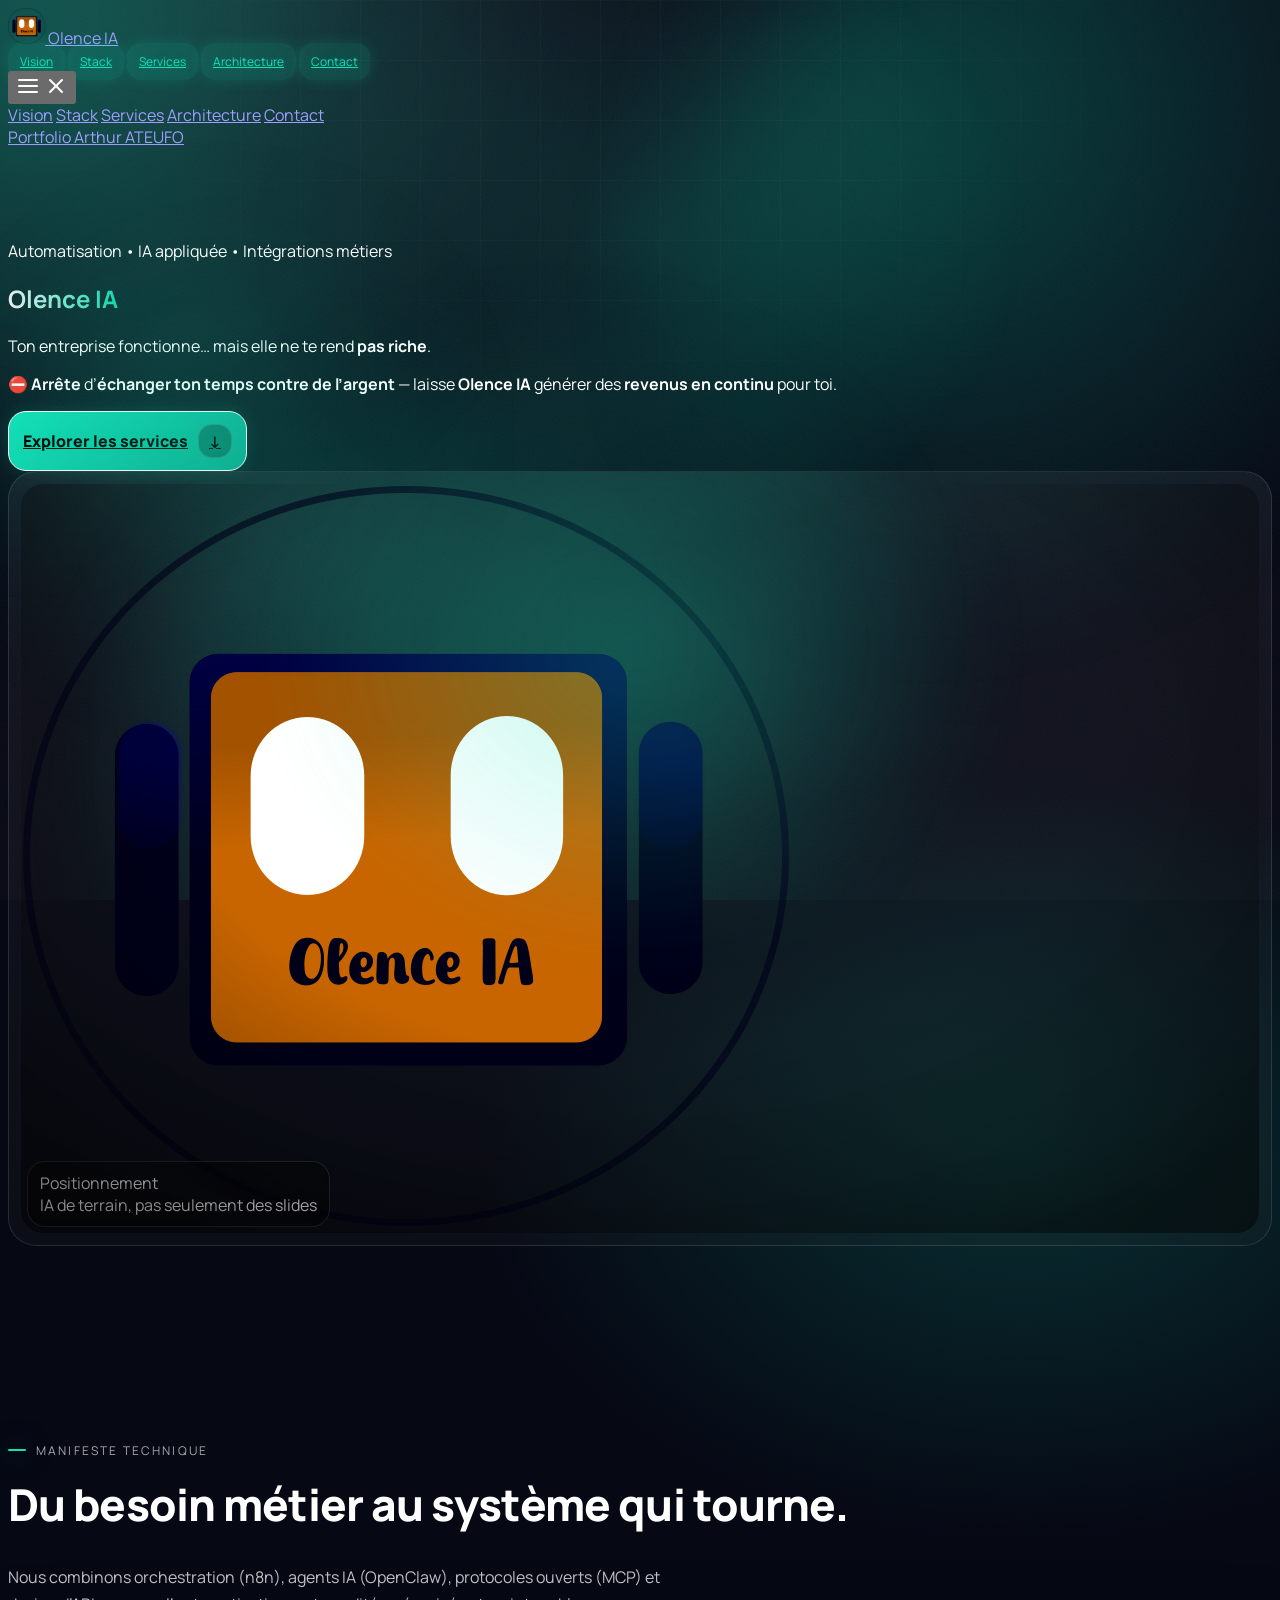
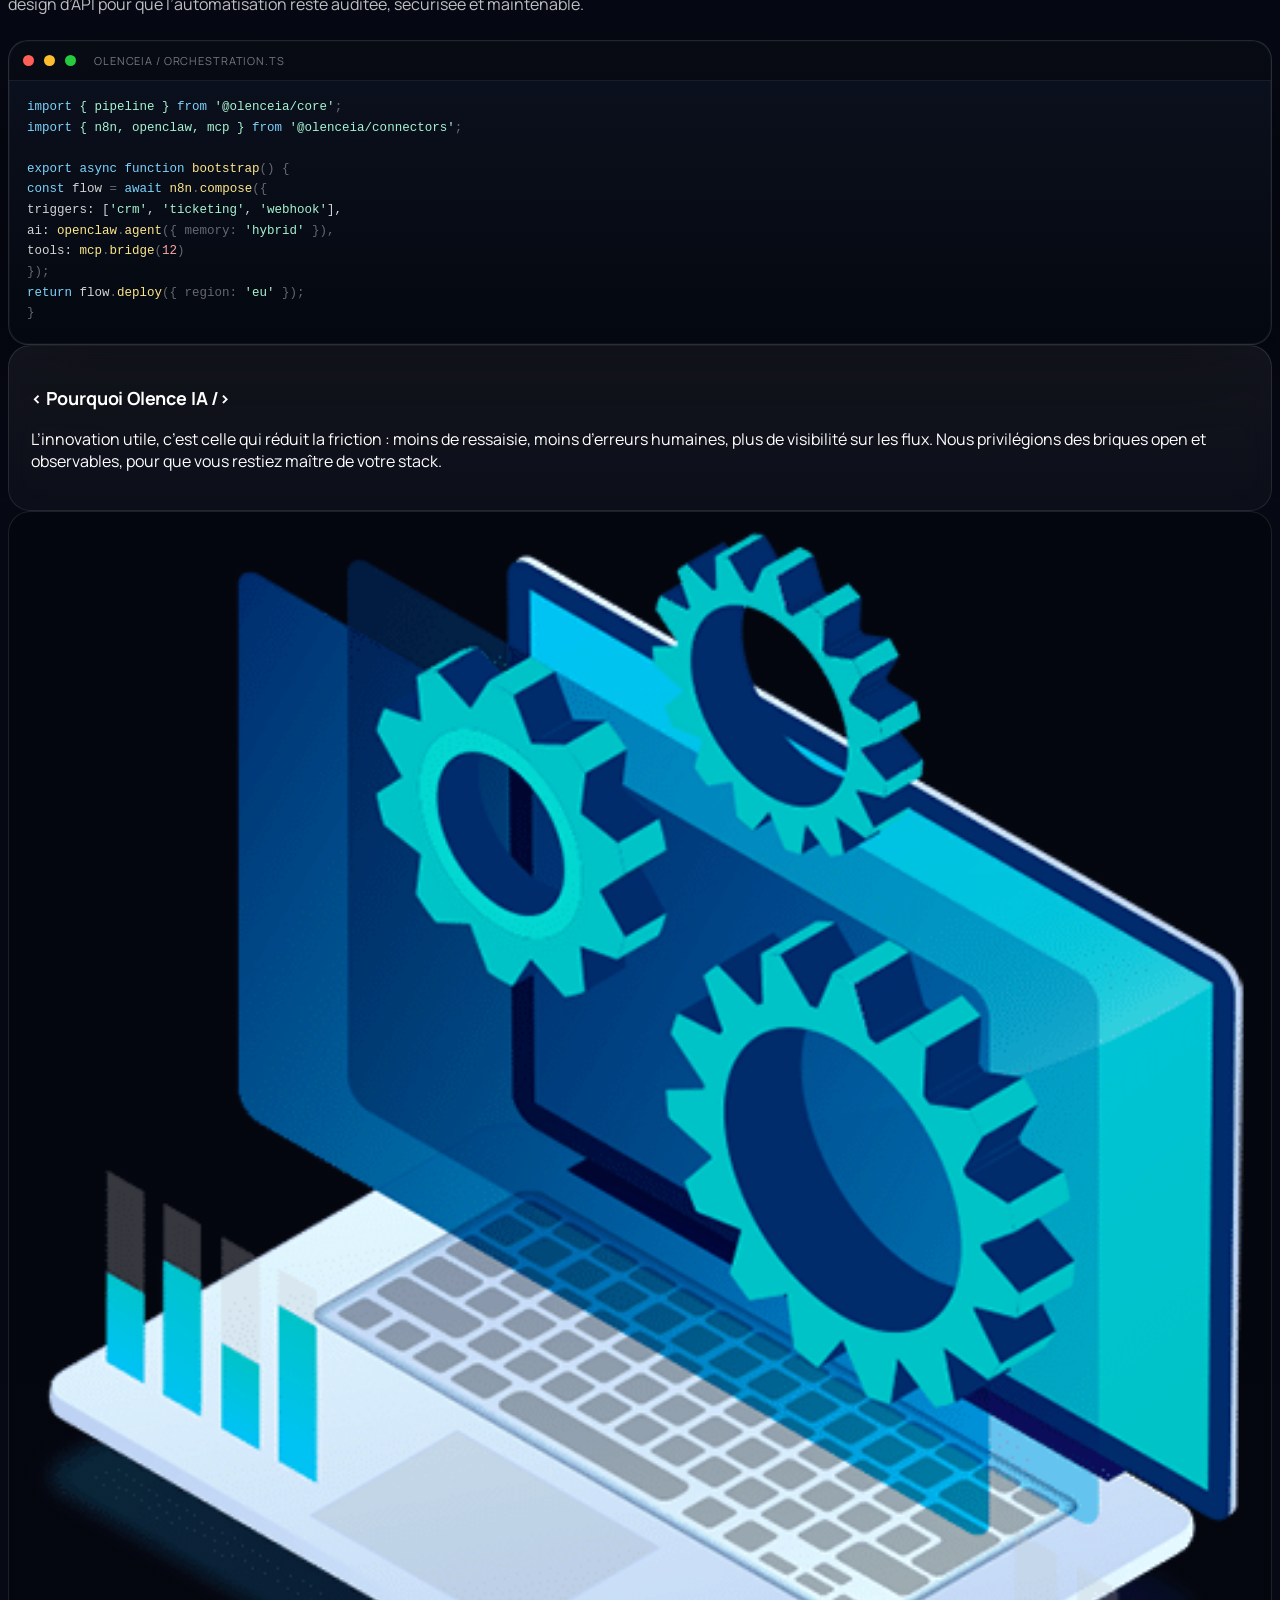
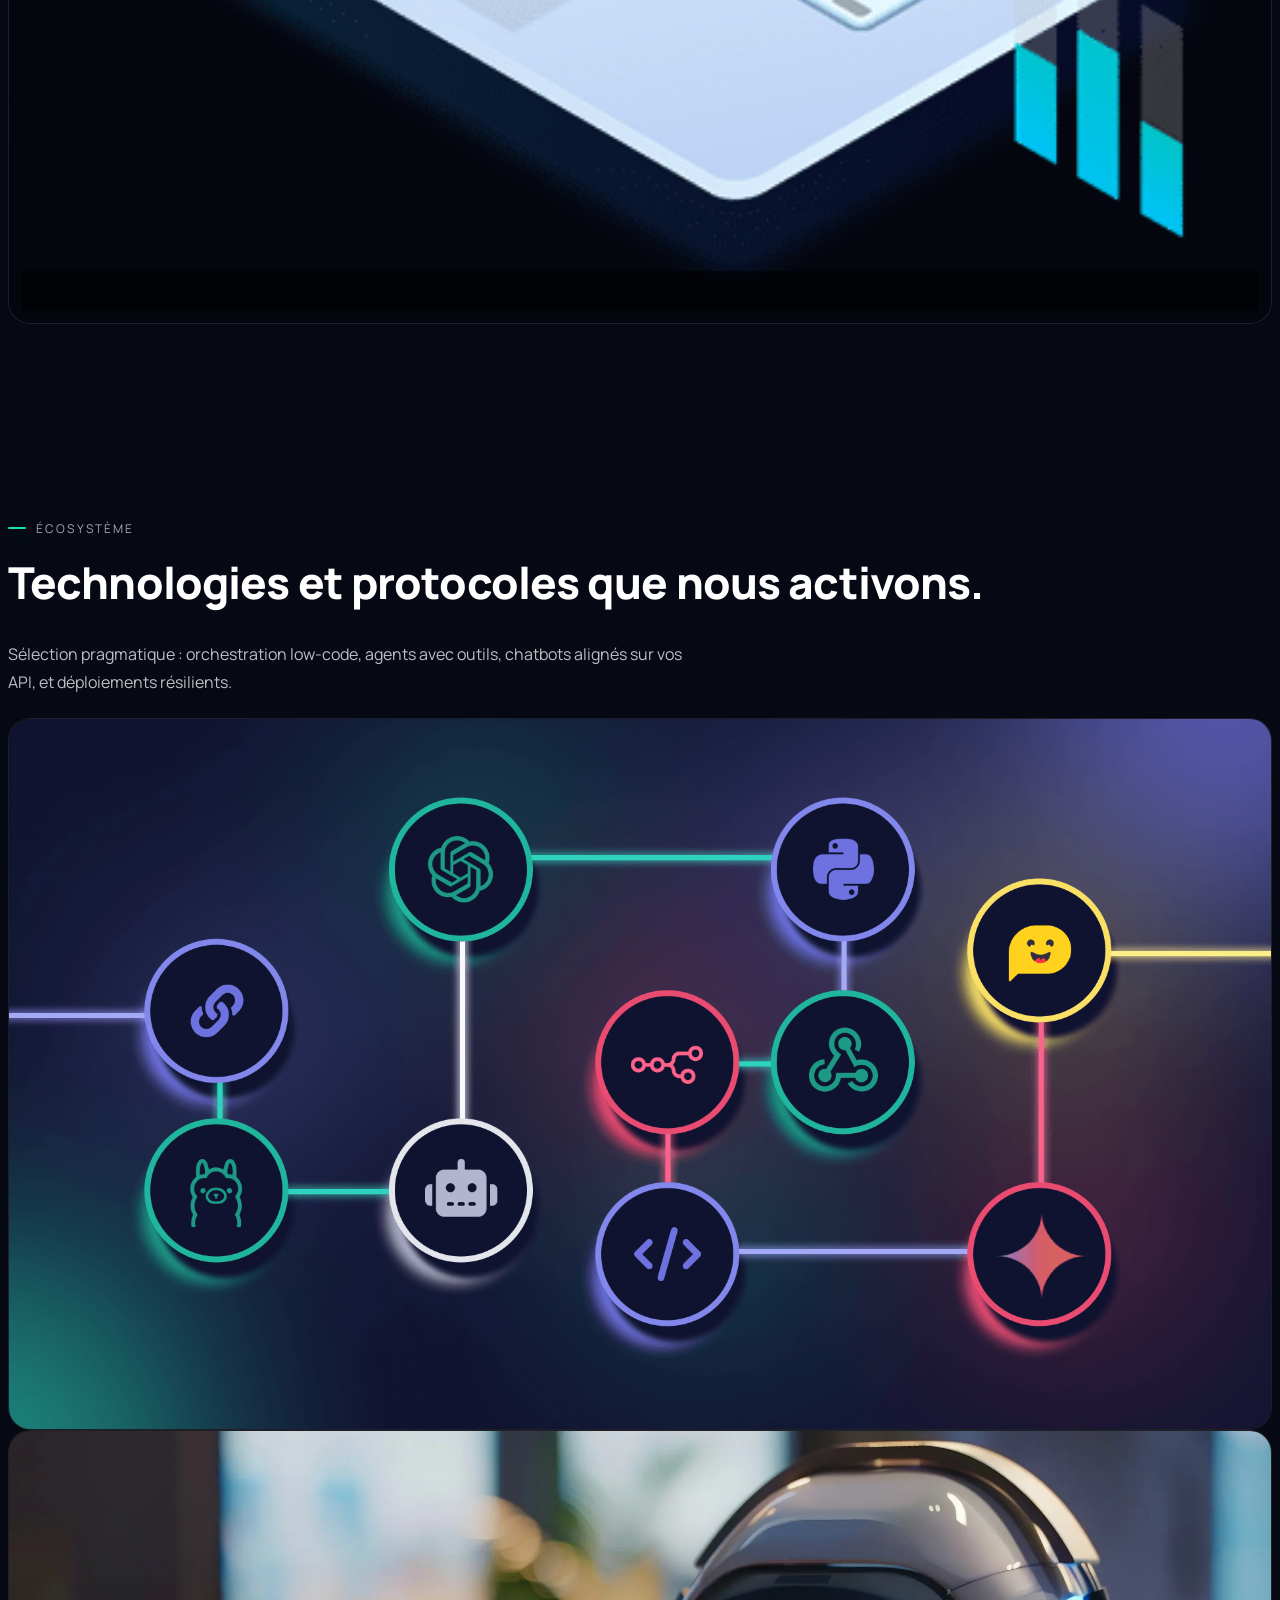
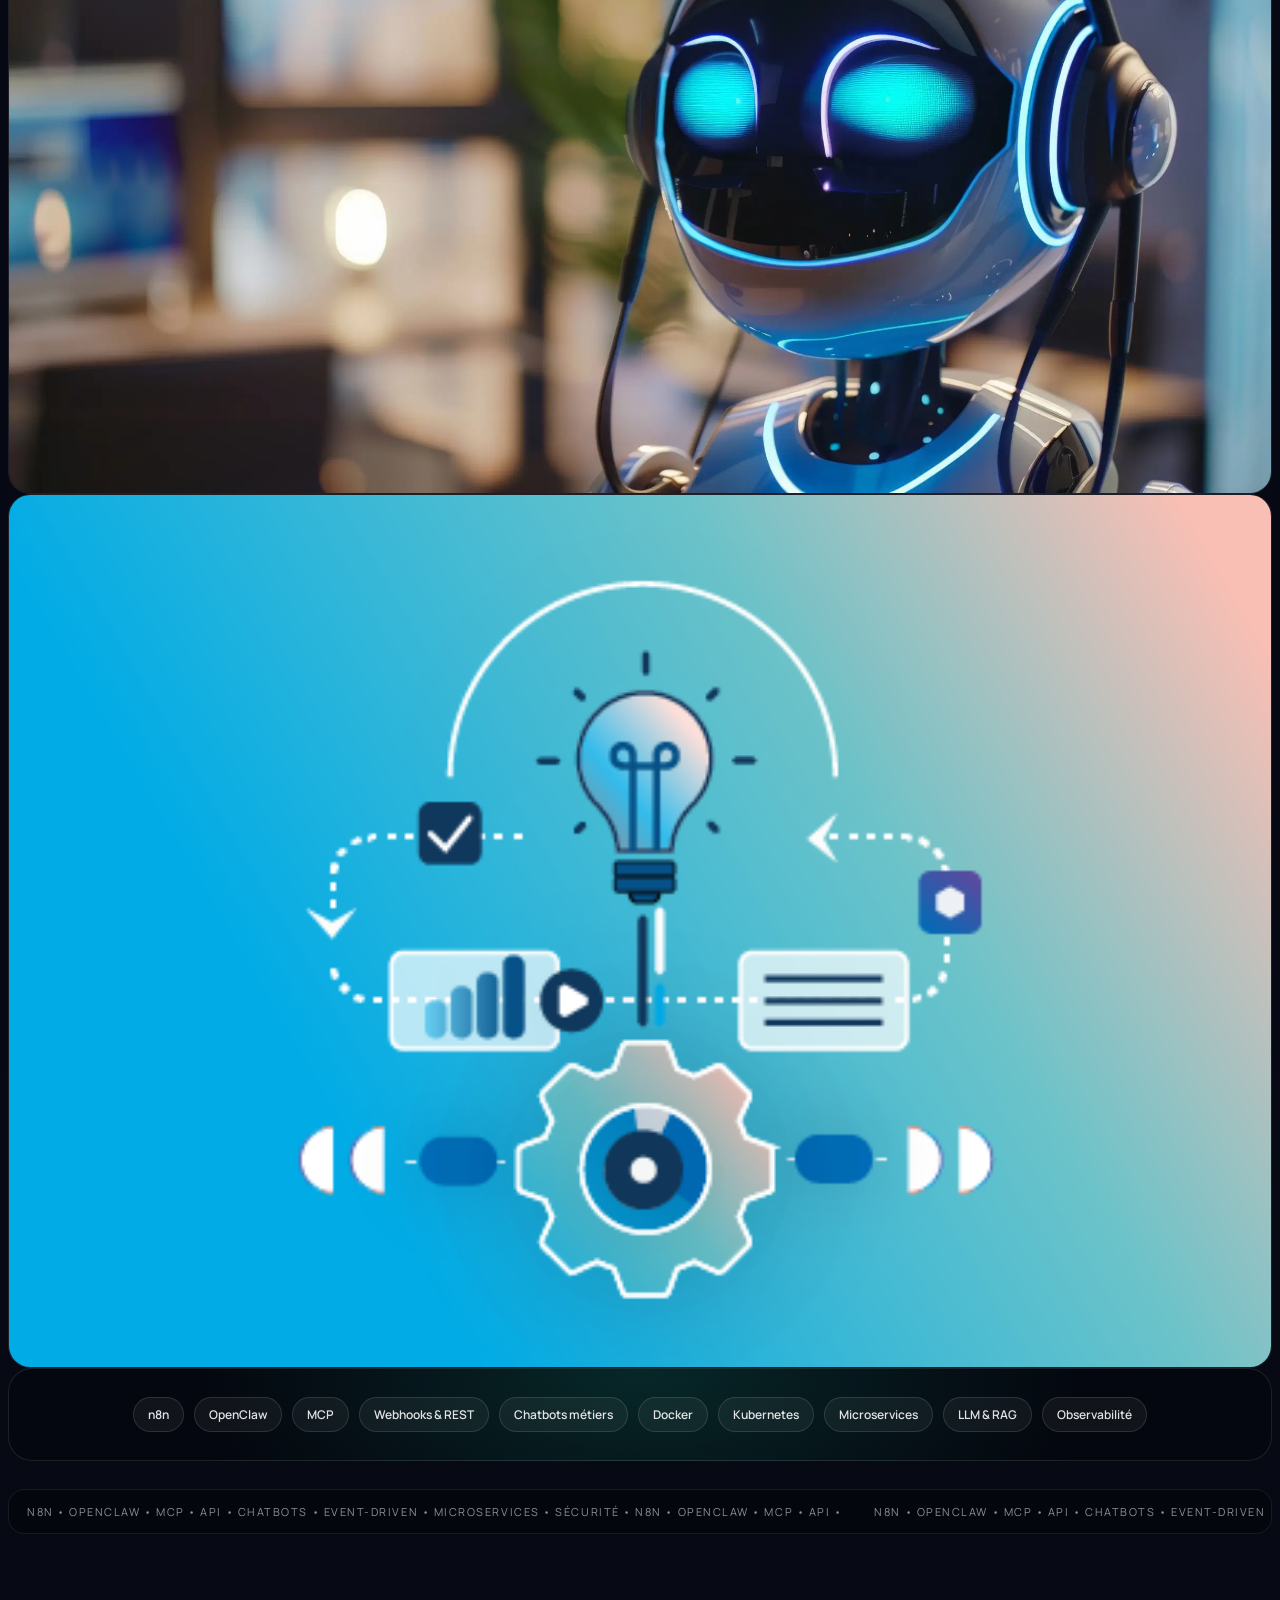
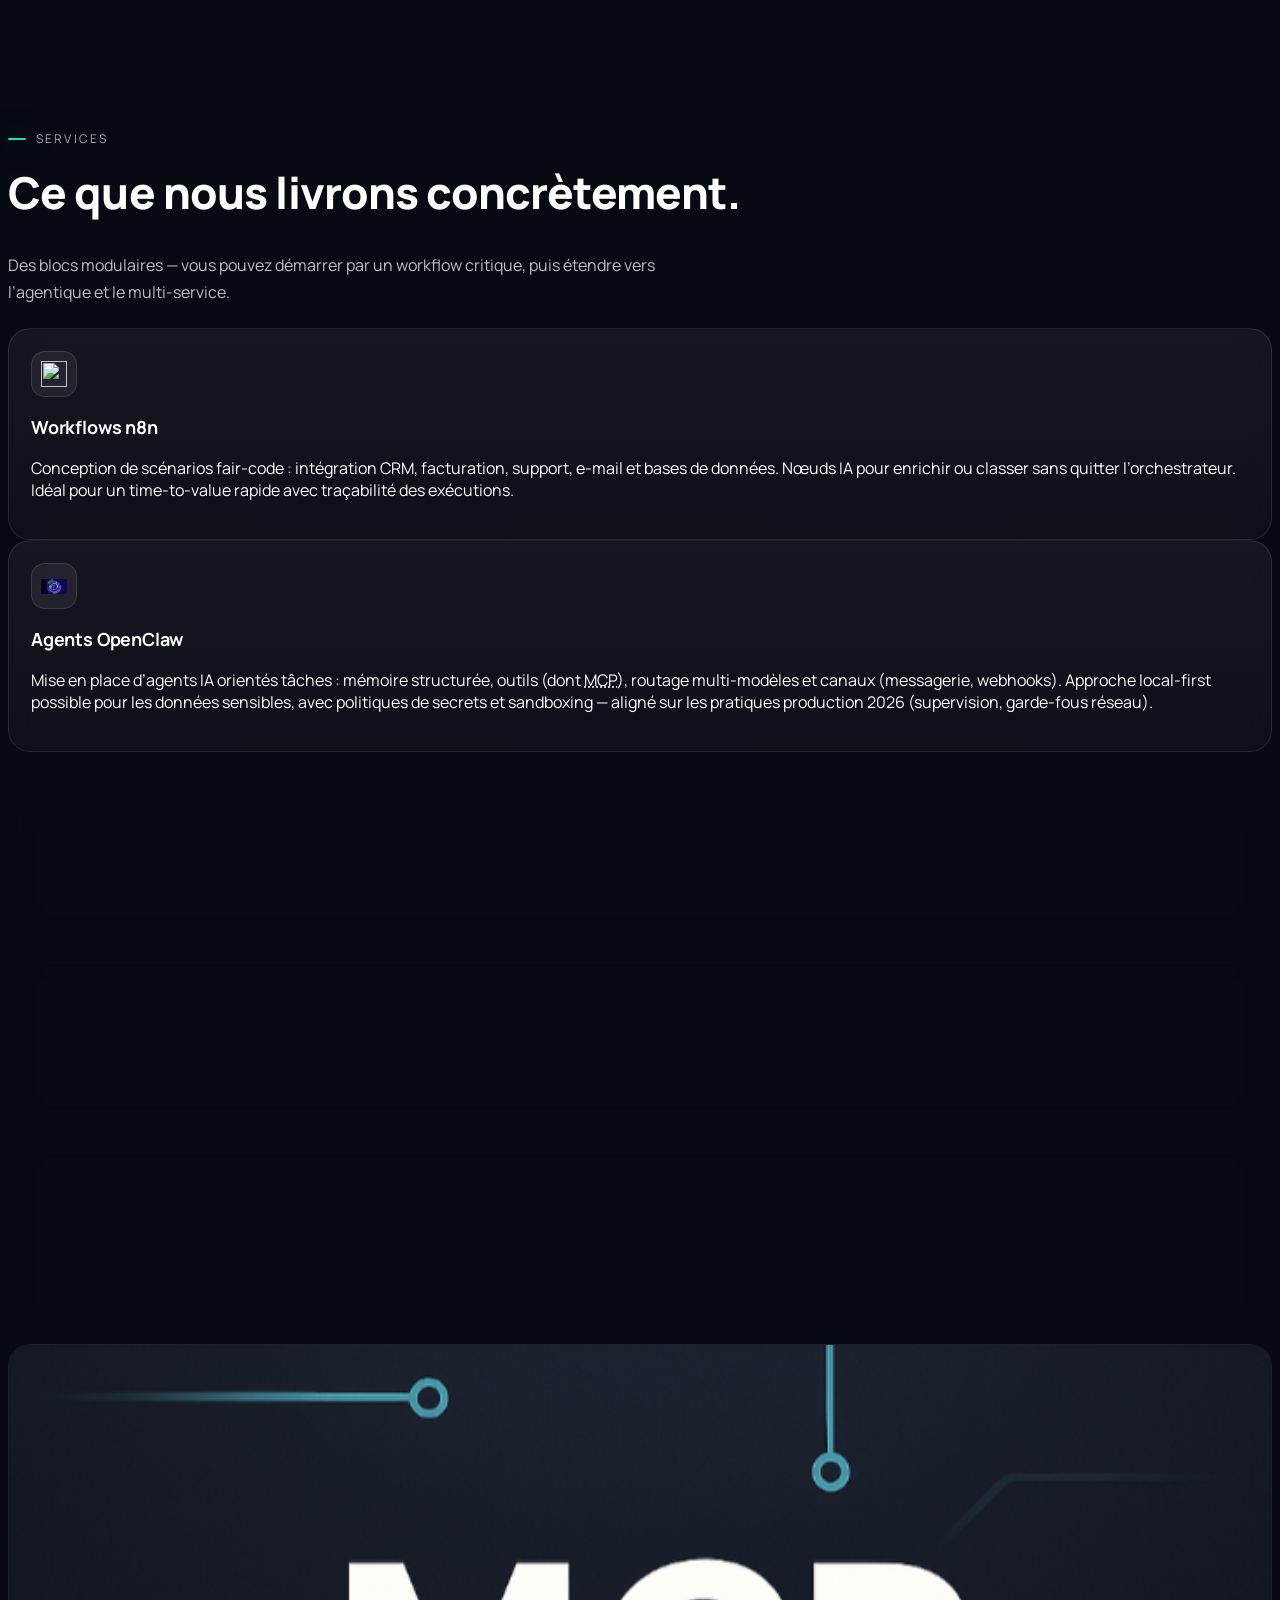
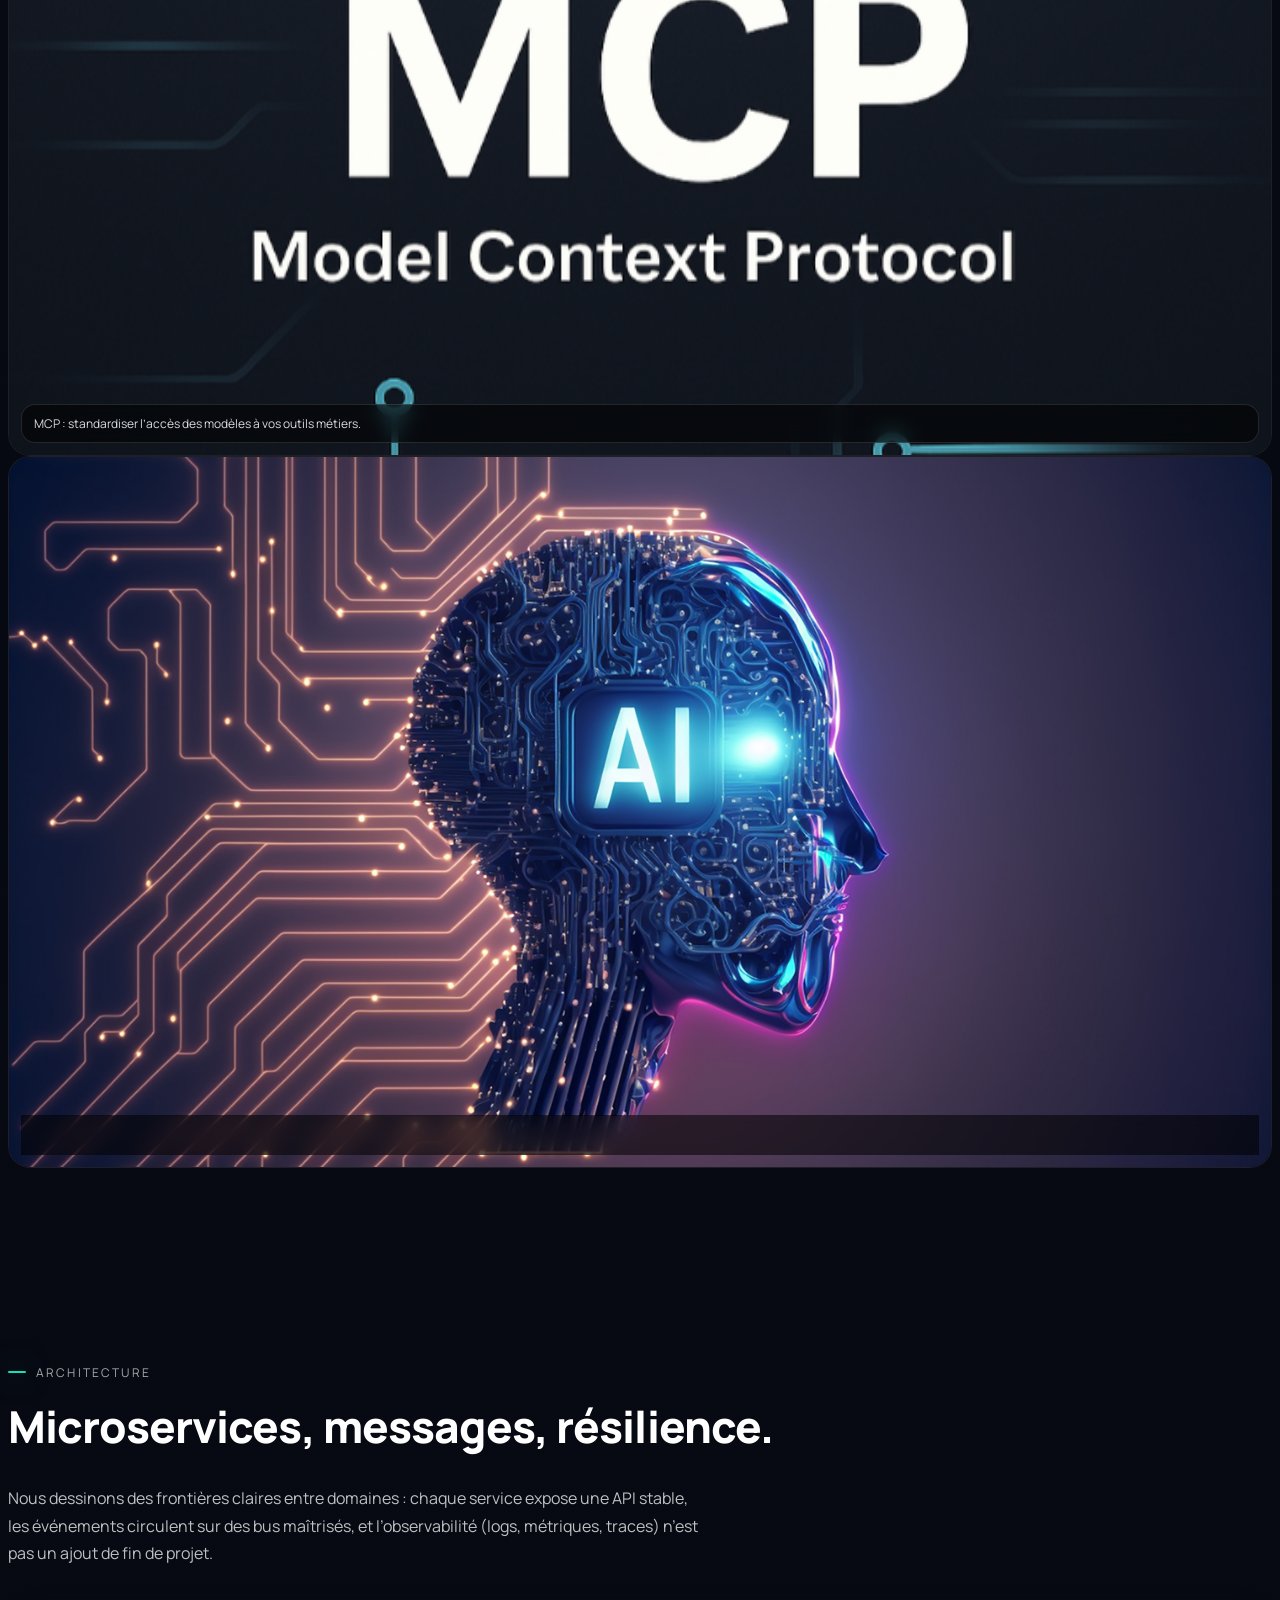
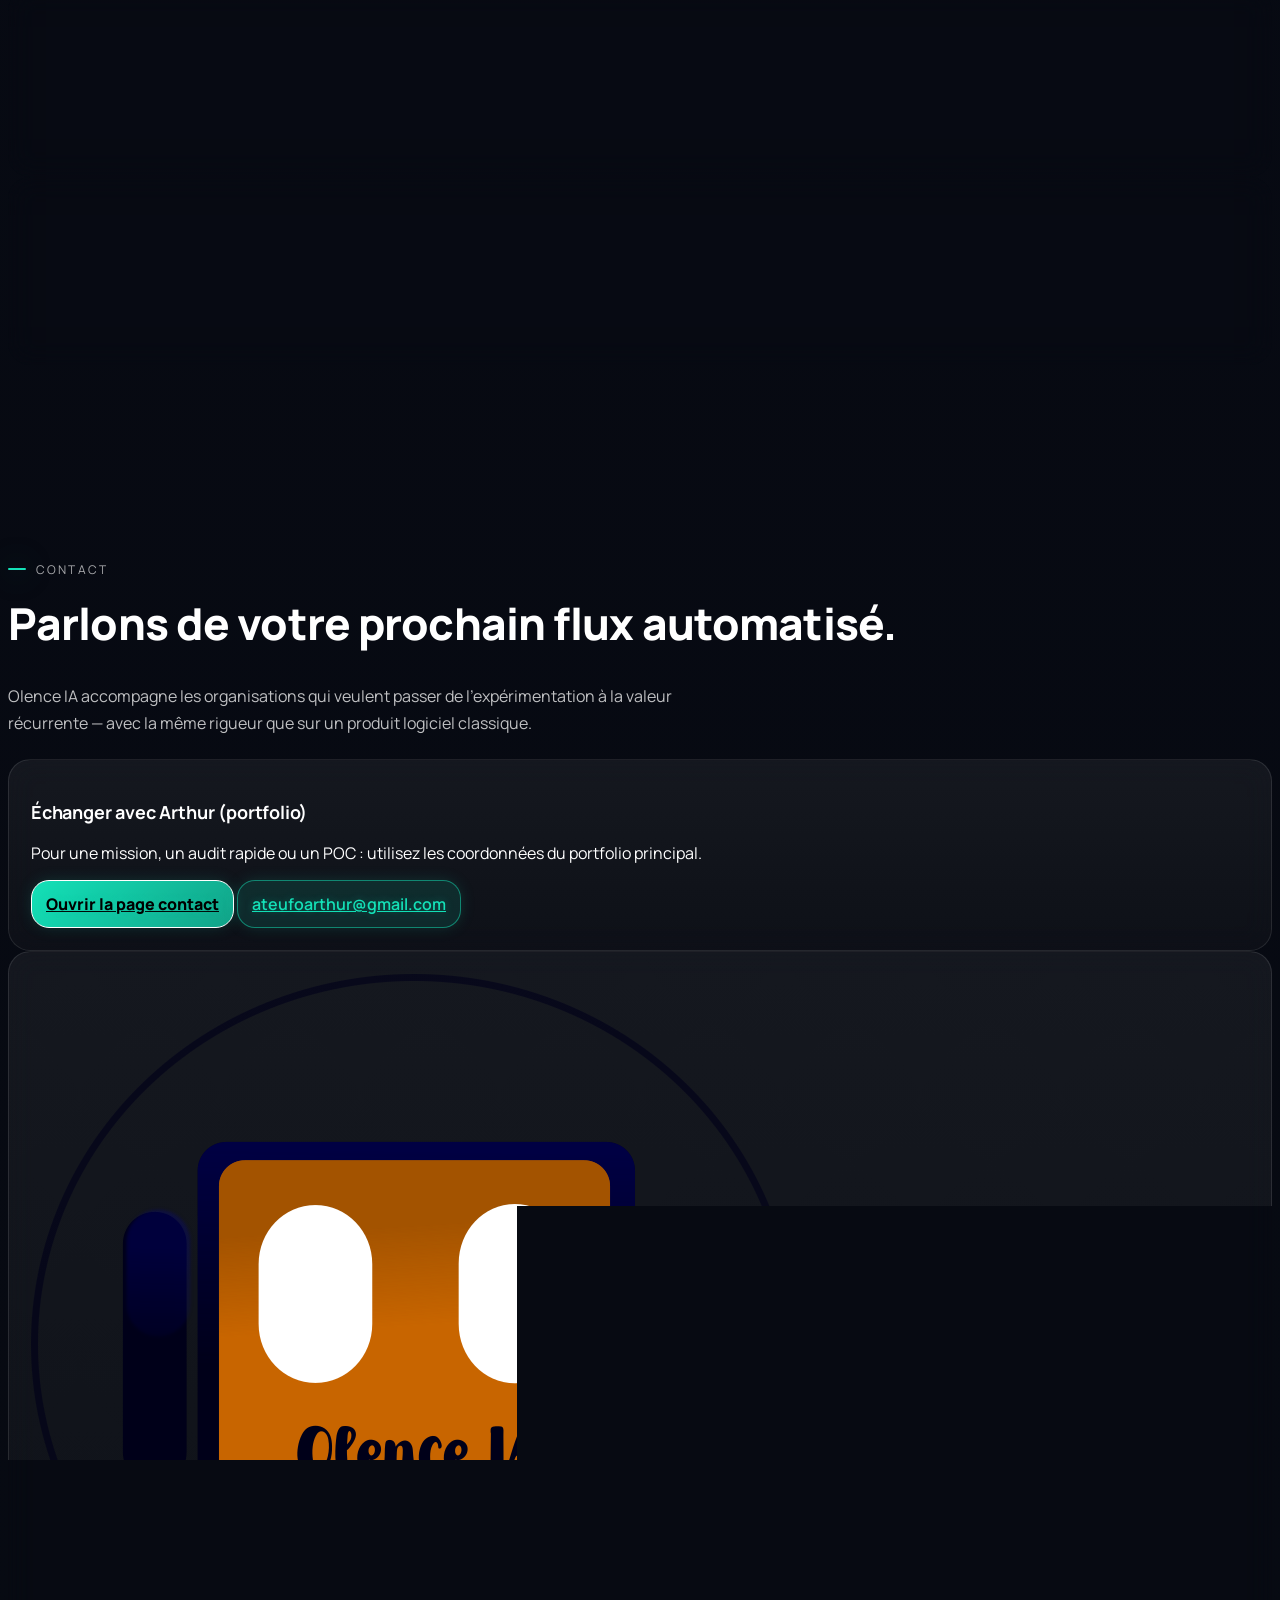
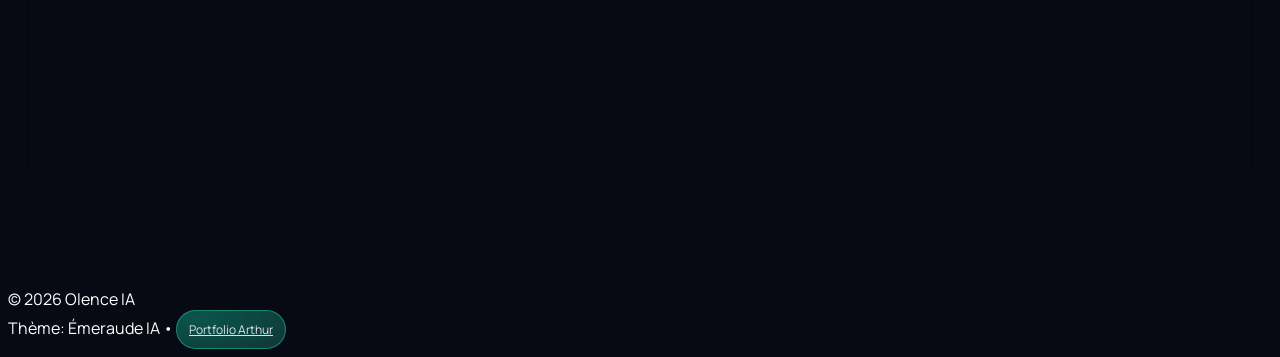
==== commit 4af8ccde: "refactor: migrate external CDN scripts to local project files" ====
--- a/index.html
+++ b/index.html
@@ -17,7 +17,7 @@
   <link href="https://fonts.googleapis.com/css2?family=Manrope:wght@300;400;500;600;700;800&display=swap"
     rel="stylesheet" />
 
-  <script src="https://cdn.tailwindcss.com"></script>
+  <script src="./src/script/tailwind.js"></script>
   <script>
     tailwind.config = {
       theme: {
@@ -465,8 +465,8 @@
     </div>
   </footer>
 
-  <script src="https://cdn.jsdelivr.net/npm/gsap@3.12.5/dist/gsap.min.js"></script>
-  <script src="https://cdn.jsdelivr.net/npm/gsap@3.12.5/dist/ScrollTrigger.min.js"></script>
+  <script src="./src/script/gsap.min.js"></script>
+  <script src="./src/script/ScrollTrigger.min.js"></script>
   <script src="./src/script/olenceia.js"></script>
 </body>
 
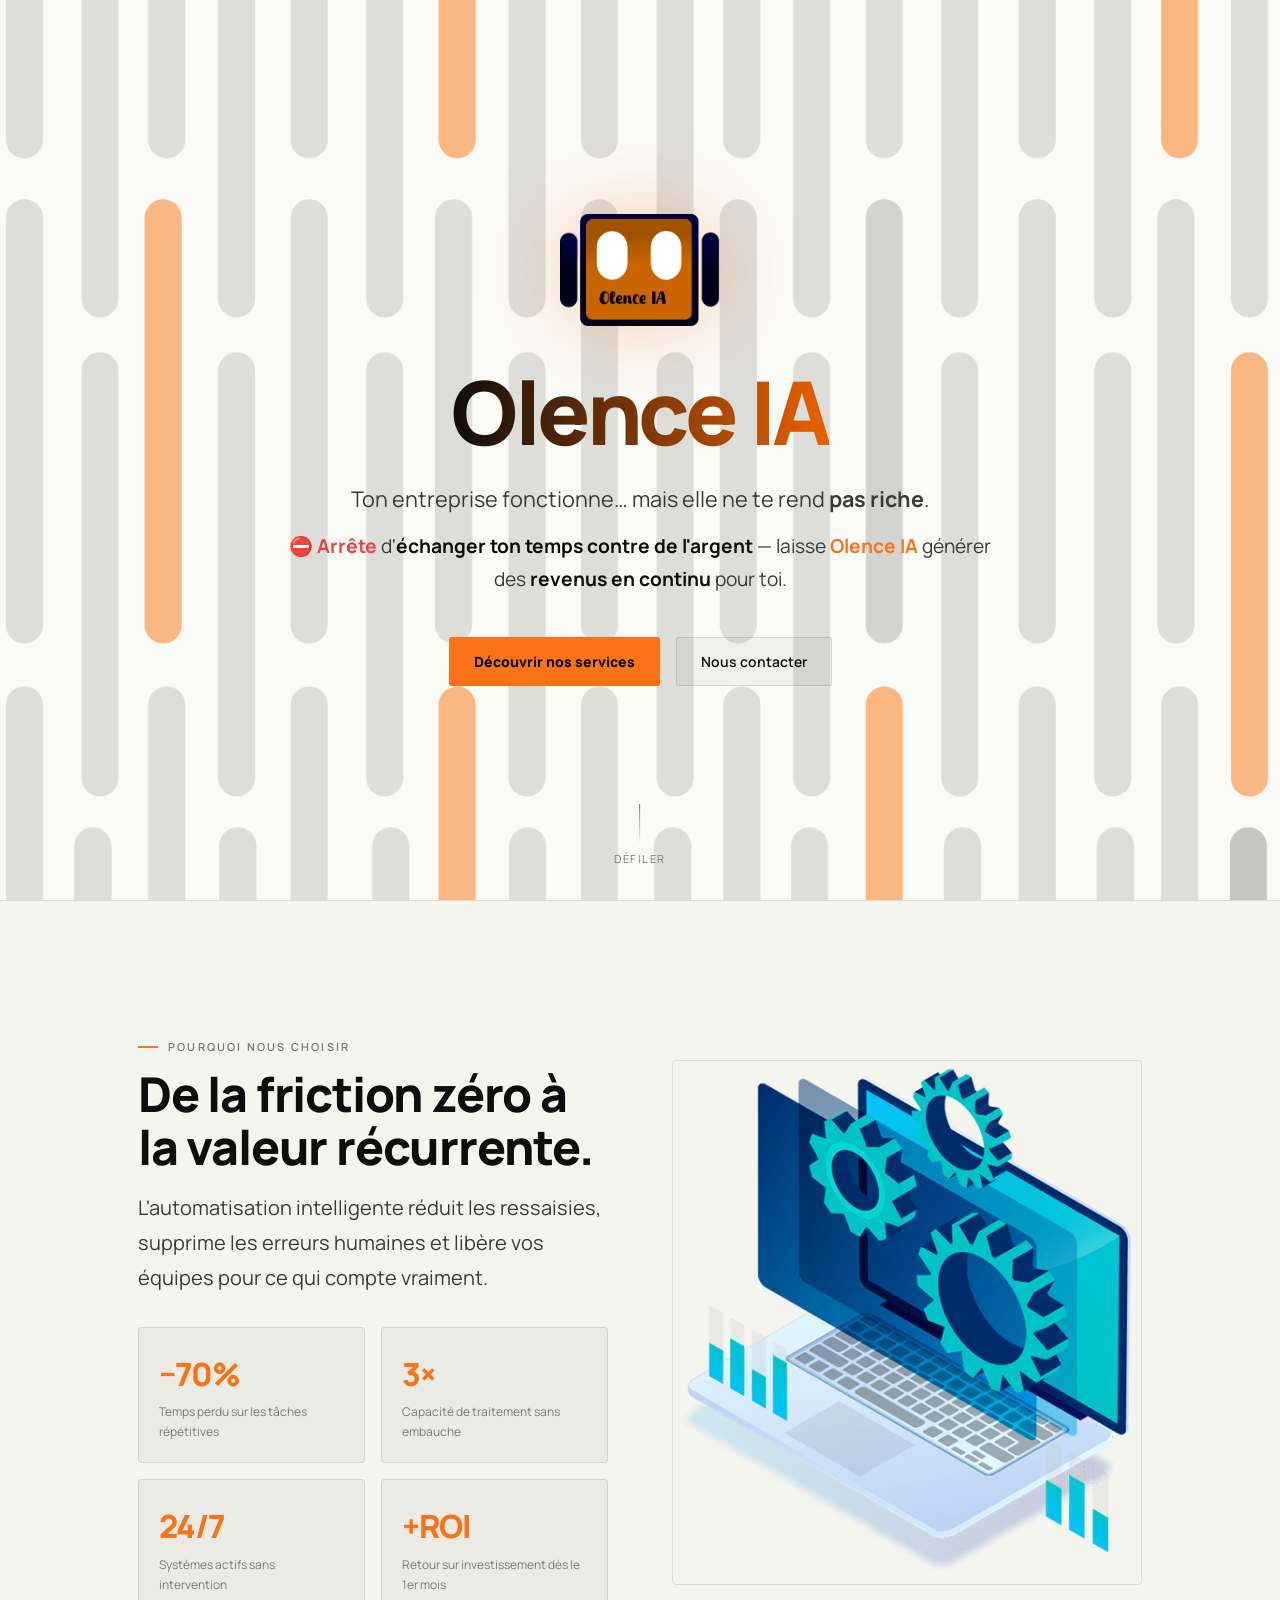
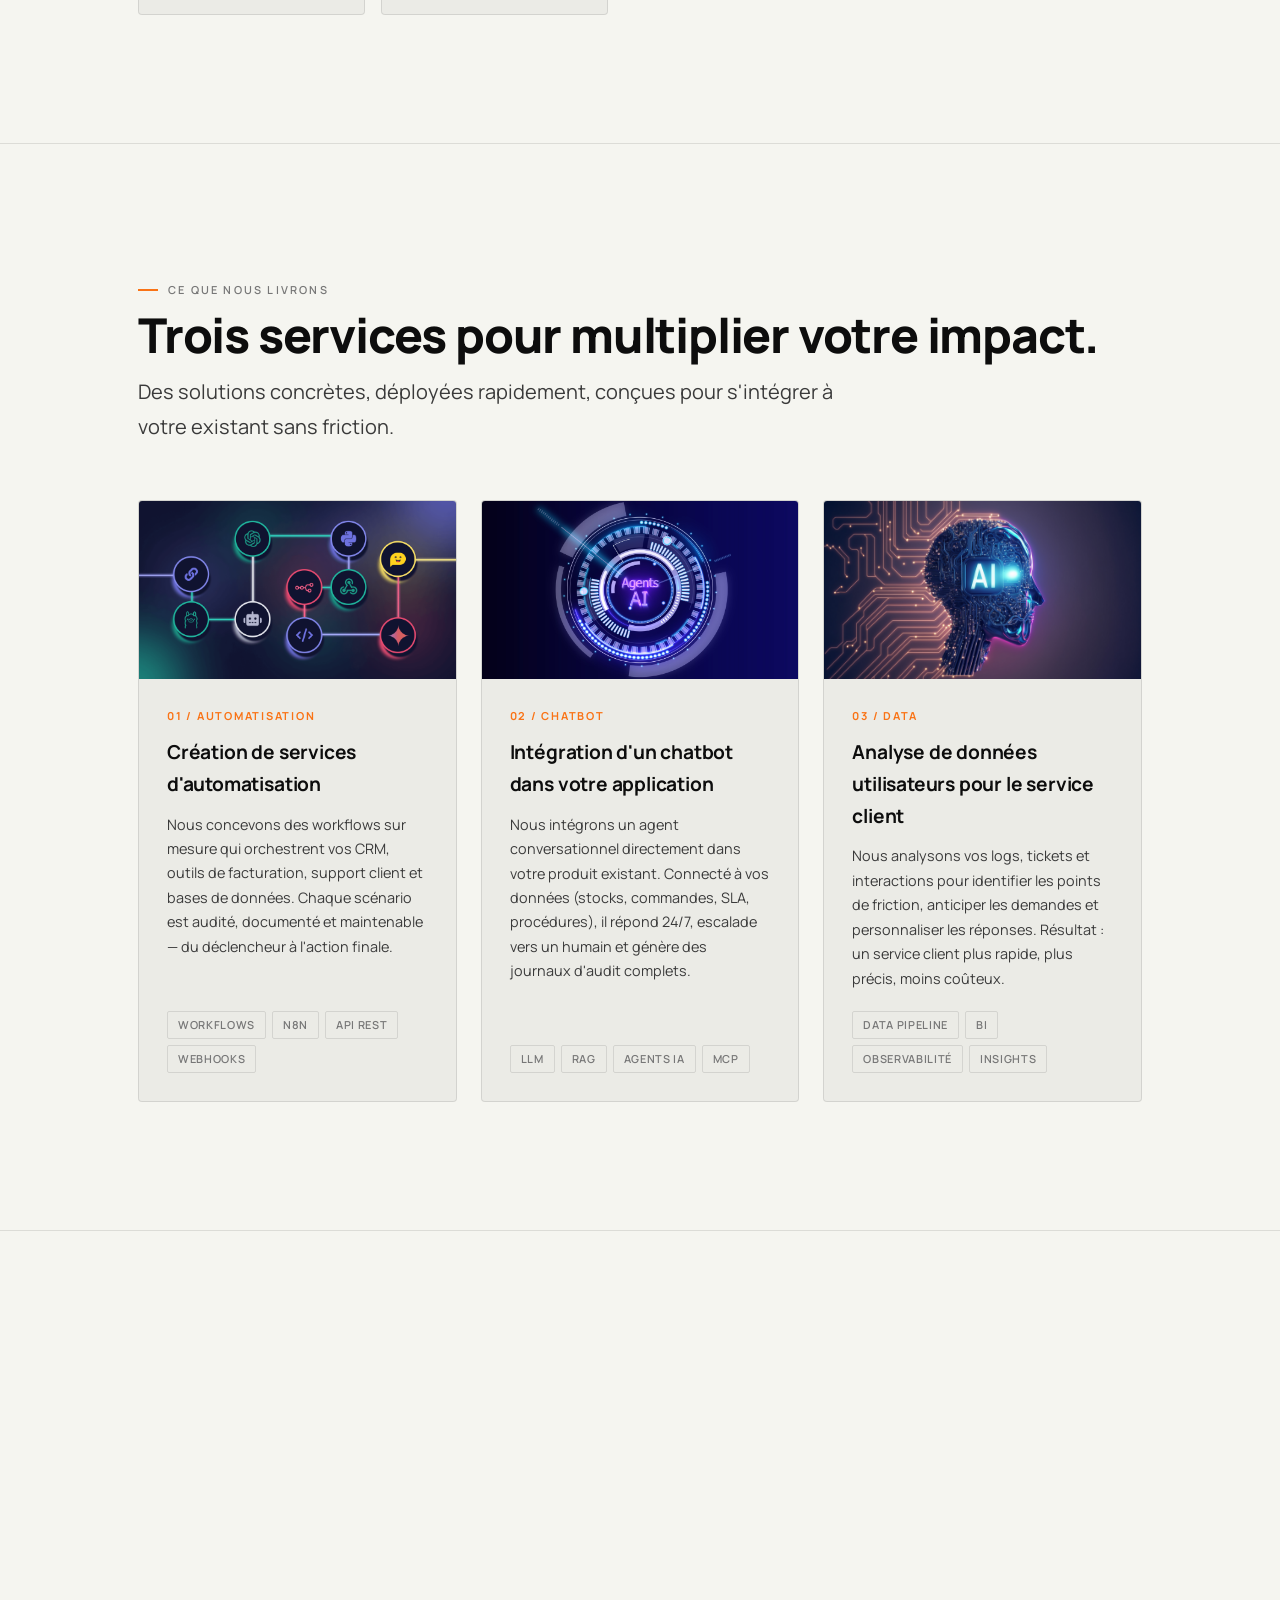
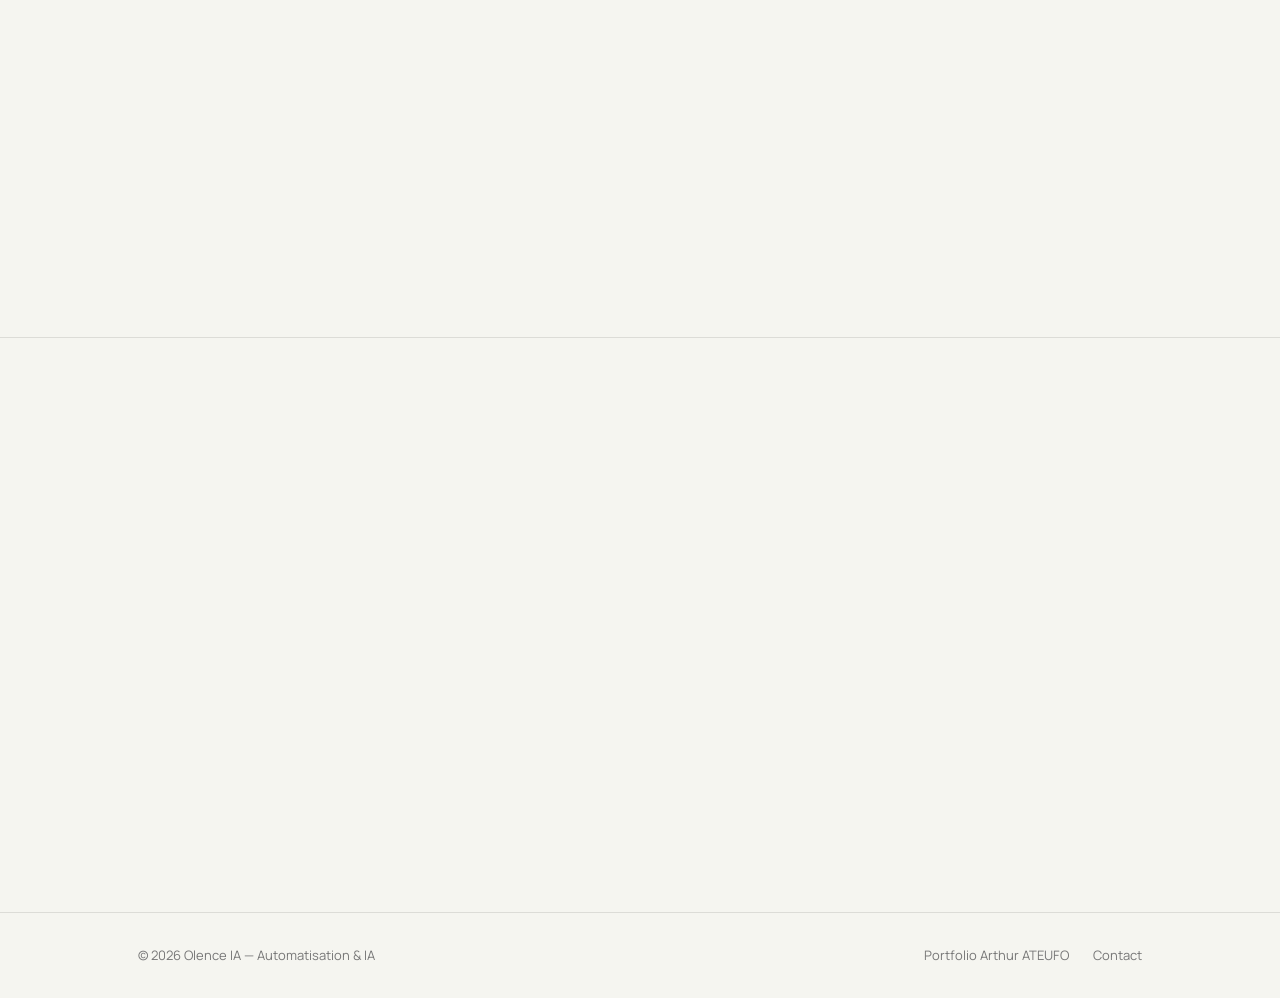
==== commit 6862dc9e: "refactor: replace tailwind and legacy scripts with custom CSS/JS for the olence page and update asse" ====
--- a/index.html
+++ b/index.html
@@ -1,13 +1,13 @@
 <!doctype html>
-<html lang="fr" class="olence-page">
+<html lang="fr">
 
 <head>
   <meta charset="UTF-8" />
   <meta name="viewport" content="width=device-width, initial-scale=1.0" />
-  <meta name="color-scheme" content="dark" />
+  <meta name="color-scheme" content="light dark" />
   <title>Olence IA — Automatisation &amp; intelligence artificielle</title>
   <meta name="description"
-    content="Olence IA conçoit des systèmes d'automatisation et d'IA : workflows n8n, agents OpenClaw, chatbots métiers, MCP, architectures microservices." />
+    content="Olence IA conçoit des systèmes d'automatisation et d'IA : workflows n8n, agents IA, chatbots métiers, analyse de données." />
 
   <link rel="icon" href="./assets/favicon.ico" type="image/x-icon" />
   <link rel="apple-touch-icon" href="./assets/favicon.ico" />
@@ -17,457 +17,332 @@
   <link href="https://fonts.googleapis.com/css2?family=Manrope:wght@300;400;500;600;700;800&display=swap"
     rel="stylesheet" />
 
-  <script src="./src/script/tailwind.js"></script>
-  <script>
-    tailwind.config = {
-      theme: {
-        extend: {
-          fontFamily: { sans: ["Manrope", "ui-sans-serif", "system-ui"] },
-        },
-      },
-    };
-  </script>
-
-  <link rel="stylesheet" href="./src/styles/main.css" />
-  <link rel="stylesheet" href="./src/styles/olenceia.css" />
+  <link rel="stylesheet" href="./src/styles/olence.css" />
 </head>
 
-<body class="min-h-screen bg-[#070A12] text-white antialiased">
-  <a class="skip-link" href="#contenu-olence">Aller au contenu</a>
-
-  <div id="bg" aria-hidden="true">
-    <div class="bg-grid"></div>
-    <div class="bg-noise"></div>
-    <div class="bg-blobs">
-      <div class="blob blob-a"></div>
-      <div class="blob blob-b"></div>
-      <div class="blob blob-c"></div>
-    </div>
-    <div class="spotlight" id="spotlight"></div>
-  </div>
-
-  <header class="fixed top-0 left-0 right-0 z-50">
-    <div class="mx-auto max-w-6xl px-4">
-      <div class="mt-4 rounded-2xl border border-white/10 bg-black/30 backdrop-blur-xl">
-        <div class="flex items-center justify-between px-4 py-3">
-          <a href="#olence-hero"
-            class="flex items-center gap-3 rounded-xl px-2 py-2 focus:outline-none focus:ring-2 focus:ring-white/40">
-            <img src="./assets/olenceia.png" alt="Olence IA" class="olence-header-logo" width="120" height="36"
-              loading="eager" />
-            <span class="text-sm font-semibold tracking-wide text-white/90">Olence IA</span>
+<body>
+  <a class="o-skip" href="#contenu-olence">Aller au contenu</a>
+
+  <!-- Fond image fixe (dark / light selon préférences navigateur) -->
+  <div id="olence-bg" aria-hidden="true"></div>
+
+  <main id="contenu-olence">
+
+    <!-- ═══════════════════════════════════════════════════════════════
+         HERO — Logo + accroche
+         ═══════════════════════════════════════════════════════════════ -->
+    <section class="hero o-section" id="olence-hero" aria-label="Page d'accueil Olence IA">
+      <div class="o-container">
+
+        <img
+          class="hero__logo"
+          src="./assets/olenceia.png"
+          alt="Olence IA — Logo"
+          width="160"
+          height="160"
+          loading="eager" />
+
+        <!-- <div class="hero__badge">
+          <span class="o-badge">
+            <span class="o-badge-dot" aria-hidden="true"></span>
+            Automatisation &bull; IA appliquée &bull; Intégrations métiers
+          </span>
+        </div> -->
+
+        <h1 class="hero__title">
+          <span>Olence IA</span>
+        </h1>
+
+        <p class="hero__tagline">
+          Ton entreprise fonctionne… mais elle ne te rend <strong>pas riche</strong>.
+        </p>
+
+        <p class="hero__impact">
+          <strong class="stop">⛔ Arrête</strong>
+          d'<strong>échanger ton temps contre de l'argent</strong>
+          — laisse <strong class="o-orange">Olence IA</strong> générer des
+          <strong>revenus en continu</strong> pour toi.
+        </p>
+
+        <div class="hero__cta">
+          <a class="o-btn o-btn-primary" href="#olence-services">Découvrir nos services</a>
+          <a class="o-btn" href="#olence-contact">Nous contacter</a>
+        </div>
+
+        <p class="hero__scroll-hint" aria-hidden="true">
+          <span></span>
+          Défiler
+        </p>
+
+      </div>
+    </section>
+
+    <!-- ═══════════════════════════════════════════════════════════════
+         INTRO — Chiffres clés + image
+         ═══════════════════════════════════════════════════════════════ -->
+    <section class="intro o-section" id="olence-intro" aria-label="Pourquoi Olence IA">
+      <div class="o-container">
+        <div class="intro__inner">
+          <!-- Texte -->
+          <div data-reveal>
+            <p class="o-eyebrow">Pourquoi nous choisir</p>
+            <h2 class="o-h2" style="margin-top:0.75rem;">
+              De la friction zéro à la valeur récurrente.
+            </h2>
+            <p class="o-lead" style="margin-top:1rem;">
+              L'automatisation intelligente réduit les ressaisies, supprime les erreurs humaines
+              et libère vos équipes pour ce qui compte vraiment.
+            </p>
+
+            <div class="intro__numbers">
+              <div class="intro__stat">
+                <div class="intro__stat-n">−70%</div>
+                <div class="intro__stat-l">Temps perdu sur les tâches répétitives</div>
+              </div>
+              <div class="intro__stat">
+                <div class="intro__stat-n">3×</div>
+                <div class="intro__stat-l">Capacité de traitement sans embauche</div>
+              </div>
+              <div class="intro__stat">
+                <div class="intro__stat-n">24/7</div>
+                <div class="intro__stat-l">Systèmes actifs sans intervention</div>
+              </div>
+              <div class="intro__stat">
+                <div class="intro__stat-n">+ROI</div>
+                <div class="intro__stat-l">Retour sur investissement dès le 1er mois</div>
+              </div>
+            </div>
+          </div>
+
+          <!-- Illustration -->
+          <div class="intro__img" data-reveal>
+            <img
+              src="./assets/automatisation.png"
+              alt="Schéma d'automatisation de flux de données"
+              loading="lazy" />
+          </div>
+        </div>
+      </div>
+    </section>
+
+    <!-- ═══════════════════════════════════════════════════════════════
+         SERVICES — Les 3 offres phares
+         ═══════════════════════════════════════════════════════════════ -->
+    <section class="services o-section" id="olence-services" aria-label="Nos services">
+      <div class="o-container">
+
+        <div class="services__head" data-reveal>
+          <p class="o-eyebrow">Ce que nous livrons</p>
+          <h2 class="o-h2">Trois services pour multiplier votre impact.</h2>
+          <p class="o-lead">
+            Des solutions concrètes, déployées rapidement, conçues pour s'intégrer
+            à votre existant sans friction.
+          </p>
+        </div>
+
+        <div class="o-grid-3">
+
+          <!-- Service 1 : Automatisation -->
+          <article class="service-card" data-reveal>
+            <div class="service-card__img">
+              <img
+                src="./assets/ai-workflow-automationA--1-.png"
+                alt="Illustration de services d'automatisation"
+                loading="lazy" />
+            </div>
+            <div class="service-card__body">
+              <div class="service-card__num">01 / Automatisation</div>
+              <h3 class="service-card__title">Création de services d'automatisation</h3>
+              <p class="service-card__desc">
+                Nous concevons des workflows sur mesure qui orchestrent vos CRM, outils de
+                facturation, support client et bases de données. Chaque scénario est audité,
+                documenté et maintenable — du déclencheur à l'action finale.
+              </p>
+              <div class="service-card__tags">
+                <span class="service-card__tag">Workflows</span>
+                <span class="service-card__tag">n8n</span>
+                <span class="service-card__tag">API REST</span>
+                <span class="service-card__tag">Webhooks</span>
+              </div>
+            </div>
+          </article>
+
+          <!-- Service 2 : Chatbot -->
+          <article class="service-card" data-reveal>
+            <div class="service-card__img">
+              <img
+                src="./assets/Ia-agent_text_designed.png"
+                alt="Illustration d'intégration d'un chatbot IA"
+                loading="lazy" />
+            </div>
+            <div class="service-card__body">
+              <div class="service-card__num">02 / Chatbot</div>
+              <h3 class="service-card__title">Intégration d'un chatbot dans votre application</h3>
+              <p class="service-card__desc">
+                Nous intégrons un agent conversationnel directement dans votre produit existant.
+                Connecté à vos données (stocks, commandes, SLA, procédures), il répond 24/7,
+                escalade vers un humain et génère des journaux d'audit complets.
+              </p>
+              <div class="service-card__tags">
+                <span class="service-card__tag">LLM</span>
+                <span class="service-card__tag">RAG</span>
+                <span class="service-card__tag">Agents IA</span>
+                <span class="service-card__tag">MCP</span>
+              </div>
+            </div>
+          </article>
+
+          <!-- Service 3 : Analyse de données -->
+          <article class="service-card" data-reveal>
+            <div class="service-card__img">
+              <img
+                src="./assets/AI-human_scaled.jpg"
+                alt="Illustration d'analyse de données utilisateurs"
+                loading="lazy" />
+            </div>
+            <div class="service-card__body">
+              <div class="service-card__num">03 / Data</div>
+              <h3 class="service-card__title">Analyse de données utilisateurs pour le service client</h3>
+              <p class="service-card__desc">
+                Nous analysons vos logs, tickets et interactions pour identifier les points
+                de friction, anticiper les demandes et personnaliser les réponses.
+                Résultat : un service client plus rapide, plus précis, moins coûteux.
+              </p>
+              <div class="service-card__tags">
+                <span class="service-card__tag">Data Pipeline</span>
+                <span class="service-card__tag">BI</span>
+                <span class="service-card__tag">Observabilité</span>
+                <span class="service-card__tag">Insights</span>
+              </div>
+            </div>
+          </article>
+
+        </div>
+      </div>
+    </section>
+
+    <!-- ═══════════════════════════════════════════════════════════════
+         PROJETS RÉALISÉS
+         ═══════════════════════════════════════════════════════════════ -->
+    <section class="projects o-section" id="olence-projets" aria-label="Projets réalisés">
+      <div class="o-container">
+
+        <div class="projects__head" data-reveal>
+          <p class="o-eyebrow">Ils nous font confiance</p>
+          <h2 class="o-h2" style="margin-top:0.75rem;">Quelques projets déjà livrés.</h2>
+          <p class="o-lead" style="margin-top:0.75rem;">
+            Des produits concrets, déployés, utilisés. Chaque projet est la preuve
+            que l'automatisation IA peut s'appliquer à votre secteur.
+          </p>
+        </div>
+
+        <div class="projects__grid">
+
+          <article class="project-card" data-reveal>
+            <img
+              class="project-card__logo"
+              src="./assets/Logo_mboacach.png"
+              alt="Logo Mboa Cash"
+              loading="lazy" />
+            <div>
+              <div class="project-card__name">Mboa Cash</div>
+              <div class="project-card__type">Fintech &bull; Paiement mobile</div>
+            </div>
+          </article>
+
+          <article class="project-card" data-reveal>
+            <img
+              class="project-card__logo"
+              src="./assets/planora_logo.png"
+              alt="Logo Planora"
+              loading="lazy" />
+            <div>
+              <div class="project-card__name">Planora</div>
+              <div class="project-card__type">SaaS &bull; Gestion de projets</div>
+            </div>
+          </article>
+
+          <article class="project-card" data-reveal>
+            <img
+              class="project-card__logo"
+              src="./assets/jobbersfind_logo_form.png"
+              alt="Logo JobberFind"
+              loading="lazy" />
+            <div>
+              <div class="project-card__name">JobberFind</div>
+              <div class="project-card__type">Marketplace &bull; Emploi</div>
+            </div>
+          </article>
+
+          <article class="project-card" data-reveal>
+            <img
+              class="project-card__logo"
+              src="./assets/eticketer_logo.png"
+              alt="Logo eTicketer"
+              loading="lazy" />
+            <div>
+              <div class="project-card__name">eTicketer</div>
+              <div class="project-card__type">Événementiel &bull; Billetterie</div>
+            </div>
+          </article>
+
+        </div>
+      </div>
+    </section>
+
+    <!-- ═══════════════════════════════════════════════════════════════
+         CONTACT / CTA
+         ═══════════════════════════════════════════════════════════════ -->
+    <section class="cta-section o-section" id="olence-contact" aria-label="Nous contacter">
+      <div class="o-container">
+
+        <div data-reveal>
+          <p class="o-eyebrow">Passons à l'action</p>
+          <h2 class="o-h2" style="margin-top:0.75rem;">
+            Prêt à automatiser votre croissance&nbsp;?
+          </h2>
+          <p class="o-lead">
+            Discutons de votre projet. Audit rapide, proof of concept ou déploiement complet —
+            nous nous adaptons à votre rythme.
+          </p>
+
+          <div style="display:flex; flex-wrap:wrap; gap:1rem; justify-content:center; margin-top:2rem;">
+            <a class="o-btn o-btn-primary" href="./src/html/portfolio.html#contact">
+              Ouvrir la page contact
+            </a>
+            <a class="o-btn" href="mailto:ateufoarthur@gmail.com">
+              ateufoarthur@gmail.com
+            </a>
+          </div>
+
+          <a class="cta-section__email" href="mailto:ateufoarthur@gmail.com" aria-label="Envoyer un e-mail">
+            <span aria-hidden="true">✉</span> ateufoarthur@gmail.com
           </a>
-
-          <nav class="hidden items-center gap-1 md:flex" aria-label="Navigation Olence IA">
-            <a class="nav-link" href="#olence-manifeste">Vision</a>
-            <a class="nav-link" href="#olence-stack">Stack</a>
-            <a class="nav-link" href="#olence-services">Services</a>
-            <a class="nav-link" href="#olence-archi">Architecture</a>
-            <a class="nav-link" href="#olence-contact">Contact</a>
-          </nav>
-
-          <div class="flex items-center gap-2">
-            <button id="mobile-menu-toggle"
-              class="flex h-10 w-10 items-center justify-center rounded-xl border border-white/10 bg-white/5 text-white md:hidden"
-              aria-label="Ouvrir le menu">
-              <svg xmlns="http://www.w3.org/2000/svg" width="24" height="24" viewBox="0 0 24 24" fill="none"
-                stroke="currentColor" stroke-width="2" stroke-linecap="round" stroke-linejoin="round" class="menu-icon">
-                <line x1="3" y1="12" x2="21" y2="12"></line>
-                <line x1="3" y1="6" x2="21" y2="6"></line>
-                <line x1="3" y1="18" x2="21" y2="18"></line>
-              </svg>
-              <svg xmlns="http://www.w3.org/2000/svg" width="24" height="24" viewBox="0 0 24 24" fill="none"
-                stroke="currentColor" stroke-width="2" stroke-linecap="round" stroke-linejoin="round"
-                class="close-icon hidden">
-                <line x1="18" y1="6" x2="6" y2="18"></line>
-                <line x1="6" y1="6" x2="18" y2="18"></line>
-              </svg>
-            </button>
-          </div>
-        </div>
-      </div>
-    </div>
-
-    <!-- Mobile Menu Overlay -->
-    <div id="mobile-menu"
-      class="fixed inset-0 z-40 hidden translate-y-[-100%] bg-[#070A12]/95 backdrop-blur-2xl transition-transform duration-300 md:hidden">
-      <div class="flex h-full flex-col p-8 pt-24">
-        <nav class="flex flex-col gap-6 text-2xl font-bold">
-          <a class="mobile-nav-link text-white/70 hover:text-white" href="#olence-manifeste">Vision</a>
-          <a class="mobile-nav-link text-white/70 hover:text-white" href="#olence-stack">Stack</a>
-          <a class="mobile-nav-link text-white/70 hover:text-white" href="#olence-services">Services</a>
-          <a class="mobile-nav-link text-white/70 hover:text-white" href="#olence-archi">Architecture</a>
-          <a class="mobile-nav-link text-white/70 hover:text-white" href="#olence-contact">Contact</a>
+        </div>
+
+      </div>
+    </section>
+
+  </main>
+
+  <!-- ═══════════════════════════════════════════════════════════════
+       FOOTER
+       ═══════════════════════════════════════════════════════════════ -->
+  <footer class="o-footer">
+    <div class="o-container">
+      <div class="o-footer__inner">
+        <p class="o-footer__copy">
+          &copy; <span id="olence-year"></span> Olence IA — Automatisation &amp; IA
+        </p>
+        <nav class="o-footer__links" aria-label="Liens du pied de page">
+          <a class="o-footer__link" href="./src/html/portfolio.html">Portfolio Arthur ATEUFO</a>
+          <a class="o-footer__link" href="mailto:ateufoarthur@gmail.com">Contact</a>
         </nav>
-        <div class="mt-auto border-t border-white/10 pt-8">
-          <a class="flex items-center justify-center rounded-2xl bg-white px-6 py-4 text-center font-bold text-black"
-            href="./src/html/portfolio.html#contact">
-            Portfolio Arthur ATEUFO
-          </a>
-        </div>
-      </div>
-    </div>
-  </header>
-
-  <main id="contenu-olence" class="relative">
-    <!-- HERO -->
-    <section id="olence-hero" class="section relative z-[1] pt-36 md:pt-44" data-theme="168 84% 48%"
-      data-theme-name="Émeraude IA">
-      <div class="olence-glow-blob -left-32 -top-20" aria-hidden="true"></div>
-      <div class="mx-auto max-w-6xl px-4">
-        <div id="olence-hero-inner" class="grid gap-12 lg:grid-cols-12 lg:items-center">
-          <div class="lg:col-span-6">
-            <div
-              class="inline-flex items-center gap-2 rounded-full border border-white/10 bg-white/5 px-3 py-1 text-xs text-white/80">
-              <span class="inline-block h-1.5 w-1.5 rounded-full bg-[hsl(var(--theme-hsl))]"></span>
-              Automatisation • IA appliquée • Intégrations métiers
-            </div>
-
-            <h1 class="mt-5 text-balance text-4xl font-extrabold leading-[1.08] md:text-5xl lg:text-6xl">
-              <span class="gradient-text">Olence IA</span>
-            </h1>
-            <p class="mt-4 max-w-xl text-pretty text-xl md:text-2xl leading-relaxed text-white/90">
-              Ton entreprise fonctionne… mais elle ne te rend <strong class="text-white">pas riche</strong>.
-            </p>
-            <p class="mt-4 max-w-xl text-pretty text-lg md:text-xl leading-relaxed text-white/80">
-              <strong class="text-red-500">⛔ Arrête</strong> d’<strong class="text-white">échanger ton temps contre de l’argent</strong> — laisse <strong class="text-white">Olence IA</strong> générer des <strong class="text-white">revenus en continu</strong> pour toi.
-            </p>
-
-            <div class="mt-8 flex flex-wrap items-center gap-3">
-              <a class="btn btn-primary" href="#olence-services">
-                Explorer les services
-                <span aria-hidden="true" class="btn-icon">↓</span>
-              </a>
-            </div>
-          </div>
-
-          <div class="relative lg:col-span-6">
-            <div class="portrait-frame overflow-visible p-5">
-              <div class="portrait-glow" aria-hidden="true"></div>
-              <img id="olence-logo-hero" src="./assets/olenceia.png" alt="Logo Olence IA"
-                class="relative z-[1] mx-auto w-full max-w-md object-contain drop-shadow-[0_20px_60px_rgba(0,0,0,0.5)]"
-                loading="eager" />
-              <div class="portrait-badge">
-                <div class="text-xs text-white/70">Positionnement</div>
-                <div class="text-sm font-semibold">IA de terrain, pas seulement des slides</div>
-              </div>
-            </div>
-          </div>
-        </div>
-      </div>
-    </section>
-
-    <!-- MANIFESTE + TERMINAL -->
-    <section id="olence-manifeste" class="section" data-theme="200 95% 55%" data-theme-name="Cyan workflow">
-      <div class="mx-auto max-w-6xl px-4">
-        <div class="section-head">
-          <p class="eyebrow">Manifeste technique</p>
-          <h2 class="h2">Du besoin métier au système qui tourne.</h2>
-          <p class="lead">
-            Nous combinons orchestration (n8n), agents IA (OpenClaw), protocoles ouverts (MCP) et design d’API pour que
-            l’automatisation reste <span class="text-white">auditée, sécurisée et maintenable</span>.
-          </p>
-        </div>
-
-        <div class="grid gap-8 lg:grid-cols-2">
-          <div id="olence-terminal" class="code-dock" data-reveal>
-            <div class="code-dock-top">
-              <span class="code-dot code-dot-r" aria-hidden="true"></span>
-              <span class="code-dot code-dot-y" aria-hidden="true"></span>
-              <span class="code-dot code-dot-g" aria-hidden="true"></span>
-              <span class="code-dock-title">olenceia / orchestration.ts</span>
-            </div>
-            <div class="code-body" aria-label="Extrait de code illustratif">
-              <div class="code-line"><span class="code-k">import</span> <span class="code-s">{ pipeline }</span> <span
-                  class="code-k">from</span> <span class="code-s">'@olenceia/core'</span><span class="code-c">;</span>
-              </div>
-              <div class="code-line"><span class="code-k">import</span> <span class="code-s">{ n8n, openclaw, mcp
-                  }</span>
-                <span class="code-k">from</span> <span class="code-s">'@olenceia/connectors'</span><span
-                  class="code-c">;</span>
-              </div>
-              <div class="code-line">&nbsp;</div>
-              <div class="code-line"><span class="code-k">export async function</span> <span
-                  class="code-fn">bootstrap</span><span class="code-c">() {</span></div>
-              <div class="code-line"> <span class="code-k">const</span> flow <span class="code-c">=</span> <span
-                  class="code-k">await</span> <span class="code-fn">n8n</span><span class="code-c">.</span><span
-                  class="code-fn">compose</span><span class="code-c">({</span></div>
-              <div class="code-line"> triggers: [<span class="code-s">'crm'</span>, <span
-                  class="code-s">'ticketing'</span>, <span class="code-s">'webhook'</span>],</div>
-              <div class="code-line"> ai: <span class="code-fn">openclaw</span><span class="code-c">.</span><span
-                  class="code-fn">agent</span><span class="code-c">({ memory: </span><span
-                  class="code-s">'hybrid'</span> <span class="code-c">}),</span></div>
-              <div class="code-line"> tools: <span class="code-fn">mcp</span><span class="code-c">.</span><span
-                  class="code-fn">bridge</span><span class="code-c">(</span><span class="code-num">12</span><span
-                  class="code-c">)</span></div>
-              <div class="code-line"> <span class="code-c">});</span></div>
-              <div class="code-line"> <span class="code-k">return</span> flow<span class="code-c">.</span><span
-                  class="code-fn">deploy</span><span class="code-c">({ region: </span><span
-                  class="code-s">'eu'</span><span class="code-c"> });</span></div>
-              <div class="code-line"><span class="code-c">}</span></div>
-            </div>
-          </div>
-
-          <div class="space-y-6">
-            <article class="card" data-reveal>
-              <h3 class="h3"><span class="text-[hsl(var(--theme-hsl))]">&lt;</span> Pourquoi Olence IA <span
-                  class="text-[hsl(var(--theme-hsl))]">/&gt;</span></h3>
-              <p class="mt-3 text-white/80">
-                L’innovation utile, c’est celle qui réduit la friction : moins de ressaisie, moins d’erreurs humaines,
-                plus de visibilité sur les flux. Nous privilégions des briques <span class="text-white">open</span> et
-                observables, pour que vous restiez maître de votre stack.
-              </p>
-            </article>
-            <div class="olence-img-wrap" data-reveal>
-              <img src="./assets/automatisation.png" alt="Schéma d’automatisation et flux de données" loading="lazy" />
-              <div class="olence-img-caption">Automatisation bout-en-bout : déclencheurs, règles, supervision.</div>
-            </div>
-          </div>
-        </div>
-      </div>
-    </section>
-
-    <!-- STACK VISUEL -->
-    <section id="olence-stack" class="section" data-theme="282 88% 62%" data-theme-name="Violet intégration">
-      <div class="mx-auto max-w-6xl px-4">
-        <div class="section-head">
-          <p class="eyebrow">Écosystème</p>
-          <h2 class="h2">Technologies et protocoles que nous activons.</h2>
-          <p class="lead">
-            Sélection pragmatique : orchestration low-code, agents avec outils, chatbots alignés sur vos API, et
-            déploiements résilients.
-          </p>
-        </div>
-
-        <div class="grid gap-6 md:grid-cols-3">
-          <div class="olence-img-wrap" data-reveal>
-            <img src="./assets/ai-workflow-automationA--1-.png" alt="Workflows et automatisation IA" loading="lazy" />
-          </div>
-          <div class="olence-img-wrap" data-reveal>
-            <img src="./assets/ai-agent.webp" alt="Agent IA et orchestration" loading="lazy" />
-          </div>
-          <div class="olence-img-wrap" data-reveal>
-            <img src="./assets/workflow_ecosystem.webp" alt="Écosystème d’intégrations" loading="lazy" />
-          </div>
-        </div>
-
-        <div class="tech-orbit mt-10" data-reveal>
-          <div class="tech-orbit-inner">
-            <span class="tech-pill-olence">n8n</span>
-            <span class="tech-pill-olence">OpenClaw</span>
-            <span class="tech-pill-olence">MCP</span>
-            <span class="tech-pill-olence">Webhooks &amp; REST</span>
-            <span class="tech-pill-olence">Chatbots métiers</span>
-            <span class="tech-pill-olence">Docker</span>
-            <span class="tech-pill-olence">Kubernetes</span>
-            <span class="tech-pill-olence">Microservices</span>
-            <span class="tech-pill-olence">LLM &amp; RAG</span>
-            <span class="tech-pill-olence">Observabilité</span>
-          </div>
-        </div>
-
-        <div class="olence-marquee-wrap" aria-hidden="true">
-          <div class="olence-marquee-track">
-            <span>n8n • OpenClaw • MCP • API • Chatbots • Event-driven • Microservices • Sécurité • n8n • OpenClaw • MCP
-              •
-              API •</span>
-            <span>n8n • OpenClaw • MCP • API • Chatbots • Event-driven • Microservices • Sécurité • n8n • OpenClaw • MCP
-              •
-              API •</span>
-          </div>
-        </div>
-      </div>
-    </section>
-
-    <!-- SERVICES DÉTAILLÉS -->
-    <section id="olence-services" class="section" data-theme="14 92% 58%" data-theme-name="Ambre produit">
-      <div class="mx-auto max-w-6xl px-4">
-        <div class="section-head">
-          <p class="eyebrow">Services</p>
-          <h2 class="h2">Ce que nous livrons concrètement.</h2>
-          <p class="lead">
-            Des blocs modulaires — vous pouvez démarrer par un workflow critique, puis étendre vers l’agentique et le
-            multi-service.
-          </p>
-        </div>
-
-        <div class="grid gap-6 md:grid-cols-12">
-          <article class="card service-card-olence md:col-span-6" data-reveal>
-            <div class="service-icon">
-              <img src="https://cdn.simpleicons.org/n8n/EA4B71" width="32" height="32" alt="" />
-            </div>
-            <h3 class="h3">Workflows n8n</h3>
-            <p class="mt-3 text-white/80">
-              Conception de scénarios <span class="text-white">fair-code</span> : intégration CRM, facturation, support,
-              e-mail et bases de données. Nœuds IA pour enrichir ou classer sans quitter l’orchestrateur. Idéal pour un
-              time-to-value rapide avec traçabilité des exécutions.
-            </p>
-          </article>
-
-          <article class="card service-card-olence md:col-span-6" data-reveal>
-            <div class="service-icon">
-              <img src="./assets/Ia-agent_text_designed.png" alt="" class="!h-9 !w-9 object-contain" width="36"
-                height="36" />
-            </div>
-            <h3 class="h3">Agents OpenClaw</h3>
-            <p class="mt-3 text-white/80">
-              Mise en place d’<span class="text-white">agents IA</span> orientés tâches : mémoire structurée, outils
-              (dont
-              <abbr title="Model Context Protocol">MCP</abbr>), routage multi-modèles et canaux (messagerie, webhooks).
-              Approche <span class="text-white">local-first</span> possible pour les données sensibles, avec politiques
-              de secrets et sandboxing — aligné sur les pratiques production 2026 (supervision, garde-fous réseau).
-            </p>
-          </article>
-
-          <article class="card service-card-olence md:col-span-4" data-reveal>
-            <div class="service-icon">
-              <img src="./assets/mcp-com-make.webp" alt="" class="!h-9 !w-9 object-cover rounded-md" width="36"
-                height="36" />
-            </div>
-            <h3 class="h3">MCP &amp; outils</h3>
-            <p class="mt-3 text-white/80">
-              Ponts <abbr title="Model Context Protocol">MCP</abbr> pour brancher vos bases, tickets et APIs sur des
-              modèles conversationnels — le bon niveau d’abstraction entre « prompt » et « système d’information ».
-            </p>
-          </article>
-
-          <article class="card service-card-olence md:col-span-4" data-reveal>
-            <div class="service-icon">
-              <img src="./assets/Hands-On_MCP_Projects.webp" alt="" class="!h-9 !w-9 object-cover rounded-md" width="36"
-                height="36" />
-            </div>
-            <h3 class="h3">Chatbots métiers</h3>
-            <p class="mt-3 text-white/80">
-              Assistants connectés à <span class="text-white">votre réalité opérationnelle</span> : stocks, commandes,
-              SLA, procédures internes. Réponses contextualisées, escalade humaine, journaux d’audit.
-            </p>
-          </article>
-
-          <article class="card service-card-olence md:col-span-4" data-reveal>
-            <div class="service-icon">
-              <img src="https://cdn.simpleicons.org/docker/2496ED" width="32" height="32" alt="" />
-            </div>
-            <h3 class="h3">Apps &amp; microservices</h3>
-            <p class="mt-3 text-white/80">
-              Développement d’<span class="text-white">applications d’entreprise</span> découpées en services, contrats
-              d’API explicites, déploiements conteneurisés et scalabilité horizontale — prêt pour les équipes DevOps.
-            </p>
-          </article>
-        </div>
-
-        <div class="mt-10 grid gap-6 lg:grid-cols-2">
-          <div class="olence-img-wrap" data-reveal>
-            <img src="./assets/mcp_text_presentation.png" alt="Présentation du protocole MCP et intégrations"
-              loading="lazy" />
-            <div class="olence-img-caption">MCP : standardiser l’accès des modèles à vos outils métiers.</div>
-          </div>
-          <div class="olence-img-wrap" data-reveal>
-            <img src="./assets/AI-human_scaled.jpg" alt="Collaboration humain et IA" loading="lazy" />
-            <div class="olence-img-caption">IA comme co-pilote : l’humain valide, le système exécute.</div>
-          </div>
-        </div>
-      </div>
-    </section>
-
-    <!-- ARCHITECTURE -->
-    <section id="olence-archi" class="section" data-theme="210 90% 58%" data-theme-name="Bleu système">
-      <div class="mx-auto max-w-6xl px-4">
-        <div class="section-head">
-          <p class="eyebrow">Architecture</p>
-          <h2 class="h2">Microservices, messages, résilience.</h2>
-          <p class="lead">
-            Nous dessinons des frontières claires entre domaines : chaque service expose une API stable, les événements
-            circulent sur des bus maîtrisés, et l’observabilité (logs, métriques, traces) n’est pas un ajout de fin de
-            projet.
-          </p>
-        </div>
-
-        <div class="grid gap-6 md:grid-cols-12">
-          <div class="card md:col-span-7" data-reveal>
-            <h3 class="h3">Principes</h3>
-            <ul class="mt-4 space-y-3 text-white/80">
-              <li class="flex gap-3"><span class="dot"></span><span><span class="text-white">Découplage</span> : moins
-                  de
-                  déploiements monolithiques bloquants.</span></li>
-              <li class="flex gap-3"><span class="dot"></span><span><span class="text-white">Contrats</span> : schémas
-                  OpenAPI, versioning, compatibilité ascendante.</span></li>
-              <li class="flex gap-3"><span class="dot"></span><span><span class="text-white">Sécurité</span> : auth
-                  fédérée, moindre privilège, secrets hors du code.</span></li>
-            </ul>
-          </div>
-          <aside class="card md:col-span-5" data-reveal>
-            <h3 class="h3">Livrables types</h3>
-            <p class="mt-3 text-white/80">
-              Cartographie des flux, runbooks, pipelines CI/CD, environnements de staging — pour que l’équipe IT
-              reprenne le flambeau sans reverse-engineering.
-            </p>
-            <div class="mt-6 rounded-2xl border border-white/10 bg-white/5 p-4">
-              <div class="text-xs text-white/60">Angle mort à éviter</div>
-              <div class="mt-1 text-sm font-semibold leading-snug">
-                « Belle démo » sans monitoring ni ownership des données — nous priorisons l’exploitable.
-              </div>
-            </div>
-          </aside>
-        </div>
-      </div>
-    </section>
-
-    <!-- CONTACT -->
-    <section id="olence-contact" class="section pb-28" data-theme="168 84% 48%" data-theme-name="Émeraude IA">
-      <div class="mx-auto max-w-6xl px-4">
-        <div class="section-head">
-          <p class="eyebrow">Contact</p>
-          <h2 class="h2">Parlons de votre prochain flux automatisé.</h2>
-          <p class="lead">
-            Olence IA accompagne les organisations qui veulent passer de l’expérimentation à la valeur récurrente — avec
-            la
-            même rigueur que sur un produit logiciel classique.
-          </p>
-        </div>
-
-        <div class="grid gap-6 md:grid-cols-12">
-          <div class="card md:col-span-7" data-reveal>
-            <h3 class="h3">Échanger avec Arthur (portfolio)</h3>
-            <p class="mt-3 text-white/80">
-              Pour une mission, un audit rapide ou un POC : utilisez les coordonnées du portfolio principal.
-            </p>
-            <div class="mt-6 flex flex-wrap gap-3">
-              <a class="btn btn-primary" href="./src/html/portfolio.html#contact">Ouvrir la page contact</a>
-              <a class="btn" href="mailto:ateufoarthur@gmail.com">ateufoarthur@gmail.com</a>
-            </div>
-          </div>
-          <div class="card md:col-span-5 flex flex-col justify-center" data-reveal>
-            <img src="./assets/olenceia.png" alt="Olence IA"
-              class="mx-auto max-h-24 w-auto object-contain opacity-95" />
-            <p class="mt-4 text-center text-sm text-white/65">
-              Olence IA — automatisation &amp; intelligence artificielle.
-            </p>
-          </div>
-        </div>
-      </div>
-    </section>
-  </main>
-
-  <footer class="pb-10">
-    <div class="mx-auto max-w-6xl px-4">
-      <div
-        class="flex flex-col gap-2 border-t border-white/10 pt-6 text-sm text-white/60 md:flex-row md:items-center md:justify-between">
-        <div>© <span id="year"></span> Olence IA</div>
-        <div class="flex items-center gap-3">
-          <span class="inline-flex items-center gap-2">
-            <span class="h-2 w-2 rounded-full bg-[hsl(var(--theme-hsl))]"></span>
-            <span id="themeLabel">Thème</span>
-          </span>
-          <span class="hidden md:inline">•</span>
-          
-            <a class="chip chip-primary hidden sm:flex" href="./src/html/portfolio.html#contact">Portfolio Arthur</a>
-        </div>
       </div>
     </div>
   </footer>
 
-  <script src="./src/script/gsap.min.js"></script>
-  <script src="./src/script/ScrollTrigger.min.js"></script>
-  <script src="./src/script/olenceia.js"></script>
+  <script src="./src/script/olence.js"></script>
 </body>
 
 </html>
--- a/src/styles/olence.css
+++ b/src/styles/olence.css
@@ -0,0 +1,691 @@
+/* ==========================================================================
+   OLENCE IA — Page services — CSS pur, pas de Tailwind
+   Thème clair/sombre automatique via prefers-color-scheme
+   ========================================================================== */
+
+/* --- Tokens de couleur fixes -------------------------------------------- */
+:root {
+  --olence-orange:     #f97316;
+  --olence-orange-dim: #ea6100;
+  --olence-dark-bg:    #070a12;
+  --olence-dark-card:  rgba(255,255,255,0.05);
+  --olence-dark-border:rgba(255,255,255,0.10);
+  --olence-dark-text:  #ffffff;
+  --olence-dark-muted: rgba(255,255,255,0.65);
+  --olence-dark-sub:   rgba(255,255,255,0.45);
+
+  --olence-light-bg:   #f5f5f0;
+  --olence-light-card: rgba(0,0,0,0.04);
+  --olence-light-border:rgba(0,0,0,0.10);
+  --olence-light-text: #0d0d0d;
+  --olence-light-muted:#3a3a3a;
+  --olence-light-sub:  #777777;
+
+  /* valeurs actives (dark par défaut) */
+  --bg:     var(--olence-dark-bg);
+  --card:   var(--olence-dark-card);
+  --border: var(--olence-dark-border);
+  --txt:    var(--olence-dark-text);
+  --muted:  var(--olence-dark-muted);
+  --sub:    var(--olence-dark-sub);
+  --bg-img: url('../../assets/background_olence_dark.png');
+
+  /* alias pour usage interne */
+  --accent:     var(--olence-orange);
+  --accent-dim: var(--olence-orange-dim);
+}
+
+@media (prefers-color-scheme: light) {
+  :root {
+    --bg:     var(--olence-light-bg);
+    --card:   var(--olence-light-card);
+    --border: var(--olence-light-border);
+    --txt:    var(--olence-light-text);
+    --muted:  var(--olence-light-muted);
+    --sub:    var(--olence-light-sub);
+    --bg-img: url('../../assets/background_olence_white.png');
+    --accent:     var(--olence-orange);
+    --accent-dim: var(--olence-orange-dim);
+  }
+}
+
+/* --- Reset & base ------------------------------------------------------- */
+*, *::before, *::after { box-sizing: border-box; margin: 0; padding: 0; }
+
+html { scroll-behavior: smooth; }
+
+body {
+  font-family: 'Manrope', 'Inter', ui-sans-serif, system-ui, -apple-system, sans-serif;
+  background-color: var(--bg);
+  color: var(--txt);
+  min-height: 100vh;
+  overflow-x: hidden;
+  line-height: 1.65;
+}
+
+img { max-width: 100%; display: block; }
+a   { color: inherit; text-decoration: none; }
+ul  { list-style: none; }
+
+/* --- Background image fixe ---------------------------------------------- */
+#olence-bg {
+  position: fixed;
+  inset: 0;
+  z-index: -1;
+  background: var(--bg-img) center / cover no-repeat;
+}
+
+/* Léger voile pour lisibilité */
+#olence-bg::after {
+  content: '';
+  position: absolute;
+  inset: 0;
+}
+
+@media (prefers-color-scheme: dark) {
+  #olence-bg::after { background: rgba(7,10,18,0.55); }
+}
+
+@media (prefers-color-scheme: light) {
+  #olence-bg::after { background: rgba(245,245,240,0.50); }
+}
+
+/* --- Typographie --------------------------------------------------------- */
+.o-eyebrow {
+  display: inline-flex;
+  align-items: center;
+  gap: 10px;
+  font-size: 11px;
+  letter-spacing: 0.20em;
+  text-transform: uppercase;
+  color: var(--sub);
+  font-weight: 600;
+}
+
+.o-eyebrow::before {
+  content: '';
+  display: block;
+  width: 20px;
+  height: 2px;
+  background: var(--accent);
+}
+
+.o-h1 {
+  font-size: clamp(2.4rem, 6vw, 5rem);
+  font-weight: 800;
+  letter-spacing: -0.03em;
+  line-height: 1.05;
+  color: var(--txt);
+}
+
+.o-h2 {
+  font-size: clamp(1.8rem, 4vw, 3rem);
+  font-weight: 800;
+  letter-spacing: -0.025em;
+  line-height: 1.1;
+  color: var(--txt);
+}
+
+.o-h3 {
+  font-size: 1.15rem;
+  font-weight: 700;
+  letter-spacing: -0.01em;
+  color: var(--txt);
+}
+
+.o-lead {
+  font-size: clamp(1rem, 2vw, 1.25rem);
+  line-height: 1.75;
+  color: var(--muted);
+  max-width: 60ch;
+}
+
+.o-sub { color: var(--sub); font-size: 0.9rem; }
+
+/* --- Couleurs FIXES pour les textes clés --------------------------------- */
+.c-orange { color: var(--accent); }
+.c-red    { color: #f04040; }
+.c-white  { color: #ffffff; }
+.c-dark   { color: #0d0d0d; }
+.c-txt    { color: var(--txt); }
+.c-muted  { color: var(--muted); }
+
+/* --- Layout helpers ------------------------------------------------------ */
+.o-container {
+  width: 100%;
+  max-width: 1100px;
+  margin-inline: auto;
+  padding-inline: clamp(1.25rem, 5vw, 3rem);
+}
+
+.o-section {
+  padding-block: clamp(4rem, 10vw, 8rem);
+}
+
+.o-grid-2 {
+  display: grid;
+  grid-template-columns: repeat(auto-fit, minmax(min(100%, 420px), 1fr));
+  gap: 2rem;
+}
+
+.o-grid-3 {
+  display: grid;
+  grid-template-columns: repeat(auto-fit, minmax(min(100%, 280px), 1fr));
+  gap: 1.5rem;
+}
+
+/* --- Card --------------------------------------------------------------- */
+.o-card {
+  background: var(--card);
+  border: 1px solid var(--border);
+  border-radius: 4px;
+  padding: 2rem;
+  backdrop-filter: blur(14px);
+  transition: border-color 0.25s, transform 0.25s;
+}
+
+.o-card:hover {
+  border-color: var(--accent);
+  transform: translateY(-3px);
+}
+
+/* --- Badge / pill ------------------------------------------------------- */
+.o-badge {
+  display: inline-flex;
+  align-items: center;
+  gap: 6px;
+  border: 1px solid var(--border);
+  border-radius: 2px;
+  padding: 5px 12px;
+  font-size: 12px;
+  color: var(--sub);
+  background: var(--card);
+  letter-spacing: 0.08em;
+}
+
+.o-badge-dot {
+  width: 7px;
+  height: 7px;
+  border-radius: 50%;
+  background: var(--accent);
+  box-shadow: 0 0 8px var(--accent);
+}
+
+/* --- Boutons ------------------------------------------------------------ */
+.o-btn {
+  display: inline-flex;
+  align-items: center;
+  gap: 8px;
+  padding: 12px 24px;
+  border: 1px solid var(--border);
+  border-radius: 2px;
+  font-size: 14px;
+  font-weight: 600;
+  color: var(--txt);
+  background: var(--card);
+  cursor: pointer;
+  transition: background 0.2s, border-color 0.2s, transform 0.2s;
+}
+
+.o-btn:hover {
+  border-color: var(--accent);
+  background: rgba(249,115,22,0.08);
+  transform: translateY(-2px);
+}
+
+.o-btn-primary {
+  background: var(--accent);
+  border-color: var(--accent);
+  color: #000;
+  font-weight: 800;
+}
+
+.o-btn-primary:hover {
+  background: var(--accent-dim);
+  border-color: var(--accent-dim);
+  transform: translateY(-2px);
+}
+
+/* --- Skip link ---------------------------------------------------------- */
+.o-skip {
+  position: absolute;
+  left: -999px;
+  top: 8px;
+  z-index: 200;
+  padding: 8px 14px;
+  background: #000;
+  color: #fff;
+  border-radius: 2px;
+}
+
+.o-skip:focus { left: 12px; }
+
+/* =========================================================================
+   HERO SLIDE
+   ========================================================================= */
+.hero {
+  position: relative;
+  min-height: 100svh;
+  display: flex;
+  flex-direction: column;
+  align-items: center;
+  justify-content: center;
+  text-align: center;
+  padding-block: clamp(5rem, 12vw, 10rem);
+}
+
+.hero__logo {
+  width: clamp(100px, 20vw, 160px);
+  height: auto;
+  margin-inline: auto;
+  margin-bottom: 2.5rem;
+  filter: drop-shadow(0 0 40px rgba(249,115,22,0.30));
+  animation: hero-float 4s ease-in-out infinite;
+}
+
+@keyframes hero-float {
+  0%,100% { transform: translateY(0); }
+  50%      { transform: translateY(-10px); }
+}
+
+.hero__badge { margin-bottom: 1.75rem; }
+
+.hero__title {
+  font-size: clamp(2.4rem, 7vw, 5.5rem);
+  font-weight: 800;
+  letter-spacing: -0.04em;
+  line-height: 1.04;
+  color: var(--txt);
+  margin-bottom: 1.5rem;
+}
+
+/* Gradient text — couleur fixe */
+.hero__title span {
+  background: linear-gradient(90deg, #ffffff 0%, var(--accent) 50%, #ffffff 100%);
+  background-size: 200%;
+  -webkit-background-clip: text;
+  background-clip: text;
+  color: transparent;
+  animation: gradient-shift 5s ease infinite;
+}
+
+@media (prefers-color-scheme: light) {
+  .hero__title span {
+    background: linear-gradient(90deg, #0d0d0d 0%, var(--accent-dim) 50%, #0d0d0d 100%);
+    background-size: 200%;
+    -webkit-background-clip: text;
+    background-clip: text;
+    color: transparent;
+  }
+}
+
+@keyframes gradient-shift {
+  0%,100% { background-position: 0%; }
+  50%      { background-position: 100%; }
+}
+
+.hero__tagline {
+  font-size: clamp(1rem, 2.5vw, 1.35rem);
+  line-height: 1.7;
+  color: var(--muted);
+  max-width: 56ch;
+  margin-inline: auto;
+  margin-bottom: 0.75rem;
+}
+
+/* Couleurs FIXES pour le texte d'impact */
+.hero__impact {
+  font-size: clamp(1rem, 2.2vw, 1.2rem);
+  line-height: 1.75;
+  color: var(--muted);
+  max-width: 60ch;
+  margin-inline: auto;
+  margin-bottom: 2.5rem;
+}
+
+.hero__impact strong { color: var(--txt); }
+.hero__impact .stop  { color: #f04040; }
+.hero__impact .o-orange { color: var(--accent); }
+
+.hero__cta {
+  display: flex;
+  flex-wrap: wrap;
+  gap: 1rem;
+  justify-content: center;
+}
+
+/* Trait déco bas */
+.hero__scroll-hint {
+  position: absolute;
+  bottom: 2rem;
+  left: 50%;
+  transform: translateX(-50%);
+  display: flex;
+  flex-direction: column;
+  align-items: center;
+  gap: 6px;
+  color: var(--sub);
+  font-size: 11px;
+  letter-spacing: 0.14em;
+  text-transform: uppercase;
+  animation: fade-in 1.5s 1s both;
+}
+
+.hero__scroll-hint span {
+  width: 1px;
+  height: 40px;
+  background: linear-gradient(to bottom, var(--sub), transparent);
+}
+
+@keyframes fade-in {
+  from { opacity:0; transform: translate(-50%, 12px); }
+  to   { opacity:1; transform: translate(-50%, 0); }
+}
+
+/* =========================================================================
+   SECTION INTRO / PROBLEM
+   ========================================================================= */
+.intro {
+  border-top: 1px solid var(--border);
+}
+
+.intro__inner {
+  display: grid;
+  grid-template-columns: 1fr 1fr;
+  gap: 4rem;
+  align-items: center;
+}
+
+@media (max-width: 700px) {
+  .intro__inner { grid-template-columns: 1fr; }
+}
+
+.intro__numbers {
+  display: grid;
+  grid-template-columns: 1fr 1fr;
+  gap: 1rem;
+  margin-top: 2rem;
+}
+
+.intro__stat {
+  border: 1px solid var(--border);
+  border-radius: 4px;
+  padding: 1.25rem;
+  background: var(--card);
+}
+
+.intro__stat-n {
+  font-size: 2rem;
+  font-weight: 800;
+  color: var(--accent);
+  letter-spacing: -0.03em;
+}
+
+.intro__stat-l {
+  font-size: 12px;
+  color: var(--sub);
+  margin-top: 2px;
+}
+
+.intro__img {
+  border-radius: 4px;
+  overflow: hidden;
+  border: 1px solid var(--border);
+}
+
+.intro__img img {
+  width: 100%;
+  height: 100%;
+  object-fit: cover;
+  transition: transform 0.5s ease;
+}
+
+.intro__img:hover img { transform: scale(1.04); }
+
+/* =========================================================================
+   SECTION SERVICES
+   ========================================================================= */
+.services {
+  border-top: 1px solid var(--border);
+}
+
+.services__head { margin-bottom: 3.5rem; }
+.services__head .o-h2 { margin-top: 0.6rem; }
+.services__head .o-lead { margin-top: 0.75rem; }
+
+.service-card {
+  display: flex;
+  flex-direction: column;
+  background: var(--card);
+  border: 1px solid var(--border);
+  border-radius: 4px;
+  overflow: hidden;
+  transition: border-color 0.25s, transform 0.25s, box-shadow 0.25s;
+}
+
+.service-card:hover {
+  border-color: var(--accent);
+  transform: translateY(-4px);
+  box-shadow: 0 20px 60px rgba(249,115,22,0.08);
+}
+
+.service-card__img {
+  width: 100%;
+  aspect-ratio: 16 / 9;
+  overflow: hidden;
+  background: rgba(249,115,22,0.04);
+}
+
+.service-card__img img {
+  width: 100%;
+  height: 100%;
+  object-fit: cover;
+  transition: transform 0.5s ease;
+}
+
+.service-card:hover .service-card__img img { transform: scale(1.06); }
+
+.service-card__body {
+  padding: 1.75rem;
+  flex: 1;
+  display: flex;
+  flex-direction: column;
+}
+
+.service-card__num {
+  font-size: 11px;
+  letter-spacing: 0.16em;
+  text-transform: uppercase;
+  color: var(--accent);
+  font-weight: 700;
+  margin-bottom: 0.75rem;
+}
+
+.service-card__title {
+  font-size: 1.2rem;
+  font-weight: 700;
+  color: var(--txt);
+  margin-bottom: 0.75rem;
+  letter-spacing: -0.01em;
+}
+
+.service-card__desc {
+  font-size: 0.9rem;
+  line-height: 1.7;
+  color: var(--muted);
+  flex: 1;
+}
+
+.service-card__tags {
+  display: flex;
+  flex-wrap: wrap;
+  gap: 6px;
+  margin-top: 1.25rem;
+}
+
+.service-card__tag {
+  font-size: 11px;
+  font-weight: 600;
+  letter-spacing: 0.06em;
+  text-transform: uppercase;
+  padding: 4px 10px;
+  border: 1px solid var(--border);
+  border-radius: 2px;
+  color: var(--sub);
+}
+
+/* =========================================================================
+   SECTION PROJETS RÉALISÉS
+   ========================================================================= */
+.projects {
+  border-top: 1px solid var(--border);
+}
+
+.projects__head { margin-bottom: 3rem; }
+
+.projects__grid {
+  display: grid;
+  grid-template-columns: repeat(auto-fit, minmax(min(100%, 220px), 1fr));
+  gap: 1.5rem;
+}
+
+.project-card {
+  display: flex;
+  flex-direction: column;
+  align-items: center;
+  gap: 1rem;
+  padding: 2rem 1.5rem;
+  border: 1px solid var(--border);
+  border-radius: 4px;
+  background: var(--card);
+  text-align: center;
+  transition: border-color 0.25s, transform 0.25s;
+}
+
+.project-card:hover {
+  border-color: var(--accent);
+  transform: translateY(-3px);
+}
+
+.project-card__logo {
+  width: 80px;
+  height: 80px;
+  object-fit: contain;
+  border-radius: 4px;
+}
+
+.project-card__name {
+  font-size: 1rem;
+  font-weight: 700;
+  color: var(--txt);
+}
+
+.project-card__type {
+  font-size: 12px;
+  color: var(--sub);
+  letter-spacing: 0.1em;
+  text-transform: uppercase;
+}
+
+/* =========================================================================
+   SECTION CONTACT CTA
+   ========================================================================= */
+.cta-section {
+  border-top: 1px solid var(--border);
+  text-align: center;
+}
+
+.cta-section .o-lead {
+  margin-inline: auto;
+  margin-top: 1rem;
+  margin-bottom: 2.5rem;
+}
+
+.cta-section__email {
+  display: inline-flex;
+  align-items: center;
+  gap: 8px;
+  margin-top: 1.5rem;
+  font-size: 0.9rem;
+  color: var(--sub);
+  border-bottom: 1px solid var(--border);
+  padding-bottom: 2px;
+  transition: color 0.2s, border-color 0.2s;
+}
+
+.cta-section__email:hover {
+  color: var(--accent);
+  border-color: var(--accent);
+}
+
+/* =========================================================================
+   FOOTER
+   ========================================================================= */
+.o-footer {
+  border-top: 1px solid var(--border);
+  padding-block: 2rem;
+}
+
+.o-footer__inner {
+  display: flex;
+  flex-wrap: wrap;
+  align-items: center;
+  justify-content: space-between;
+  gap: 1rem;
+}
+
+.o-footer__copy {
+  font-size: 13px;
+  color: var(--sub);
+}
+
+.o-footer__links {
+  display: flex;
+  align-items: center;
+  gap: 1.5rem;
+}
+
+.o-footer__link {
+  font-size: 13px;
+  color: var(--sub);
+  transition: color 0.2s;
+}
+
+.o-footer__link:hover { color: var(--accent); }
+
+/* =========================================================================
+   DIVIDER
+   ========================================================================= */
+.o-divider {
+  border: none;
+  height: 1px;
+  background: var(--border);
+  margin-block: 0;
+}
+
+/* =========================================================================
+   ANIMATIONS
+   ========================================================================= */
+[data-reveal] {
+  opacity: 0;
+  transform: translateY(32px);
+  transition: opacity 0.7s cubic-bezier(0.22,1,0.36,1), transform 0.7s cubic-bezier(0.22,1,0.36,1);
+}
+
+[data-reveal].revealed {
+  opacity: 1;
+  transform: translateY(0);
+}
+
+/* =========================================================================
+   RESPONSIVE HELPERS
+   ========================================================================= */
+@media (max-width: 700px) {
+  .intro__numbers { grid-template-columns: 1fr 1fr; }
+  .o-grid-2, .o-grid-3 { grid-template-columns: 1fr; }
+}
+
+@media (prefers-reduced-motion: reduce) {
+  *, *::before, *::after { animation-duration: 0.01ms !important; transition-duration: 0.01ms !important; }
+  [data-reveal] { opacity: 1; transform: none; }
+}
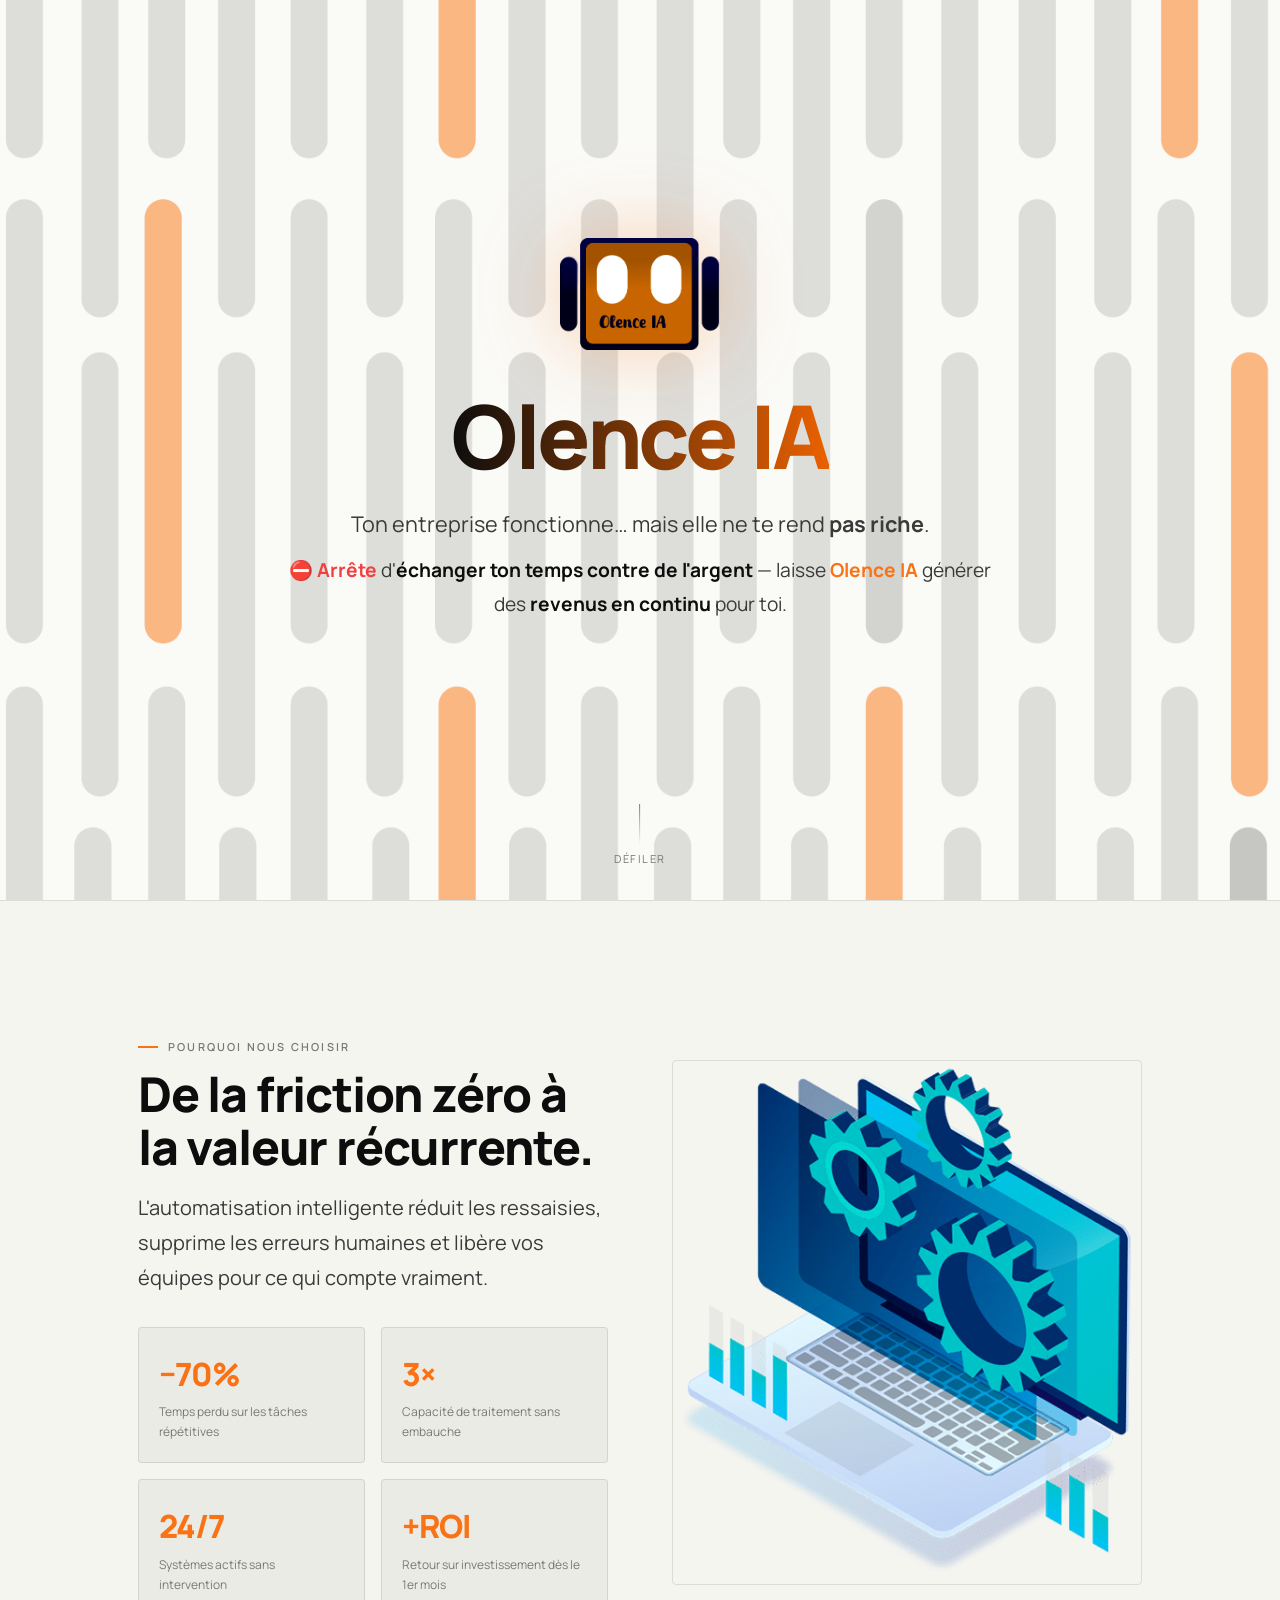
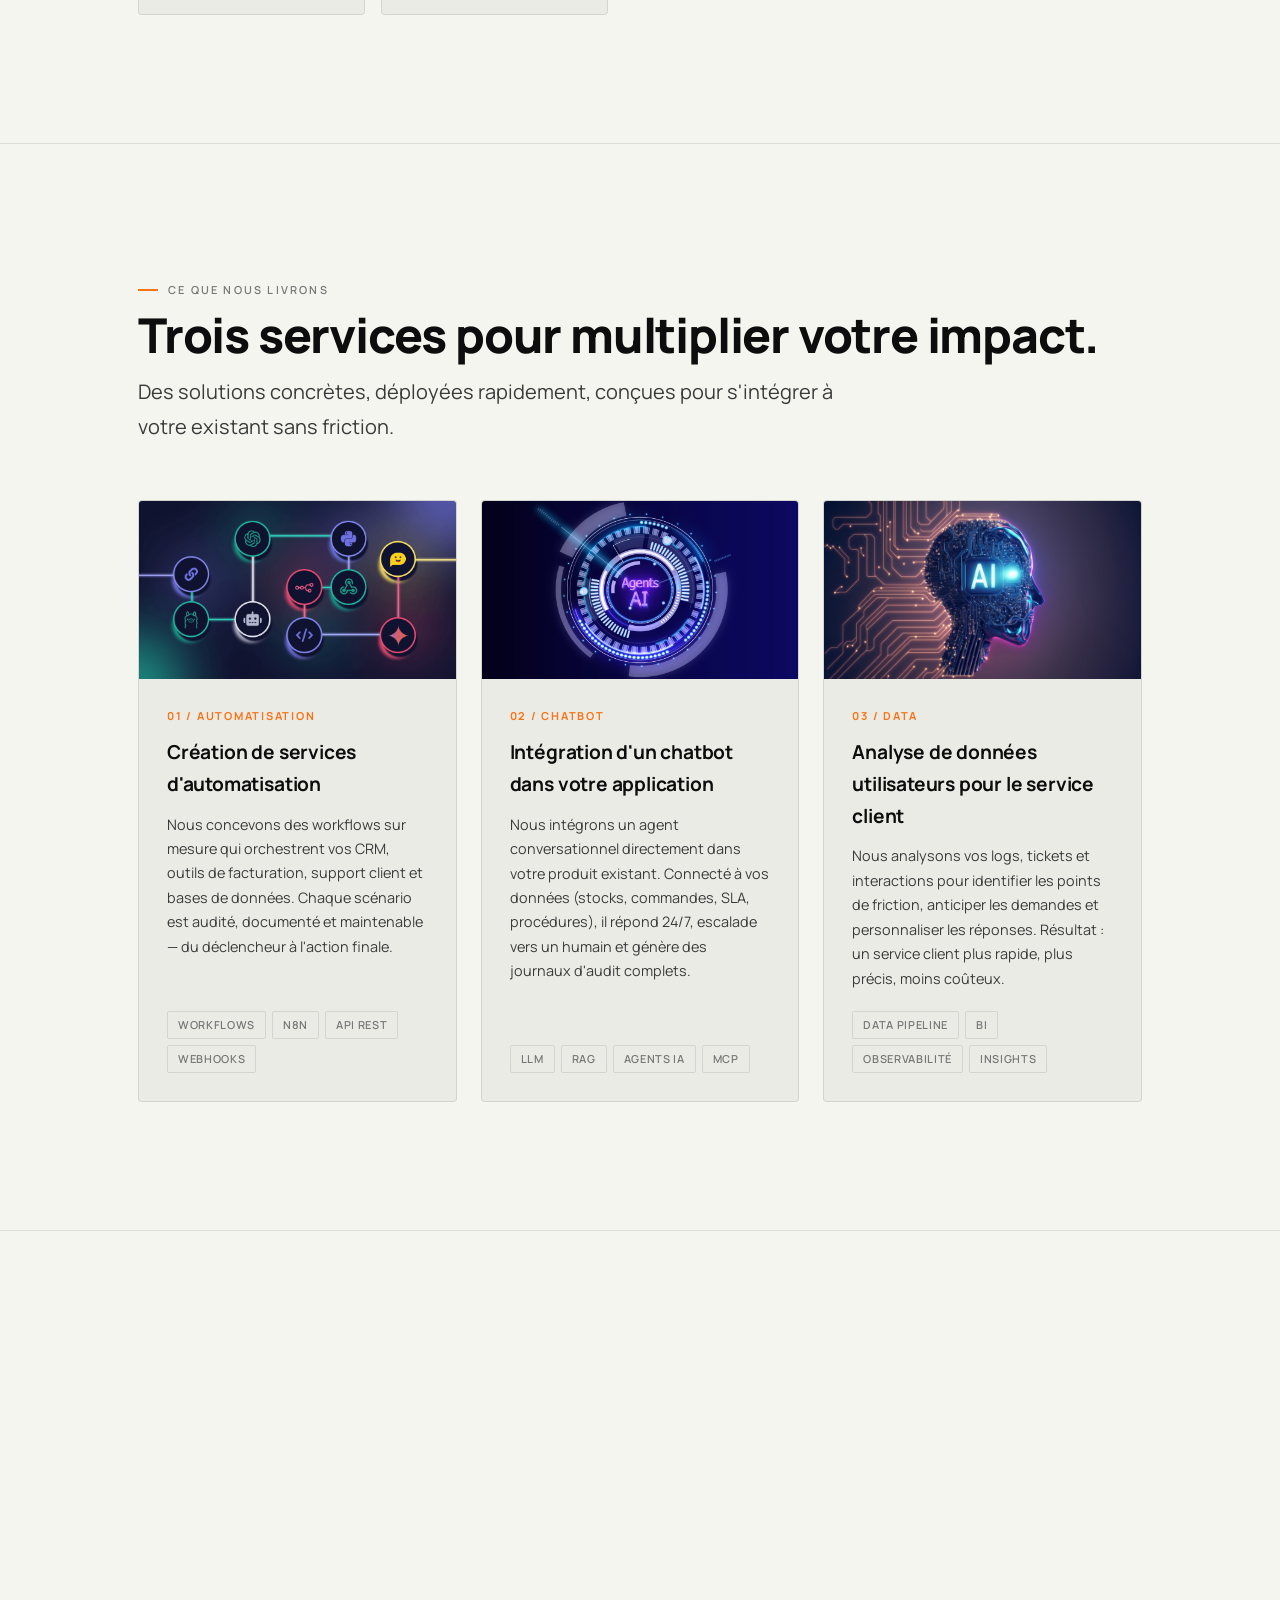
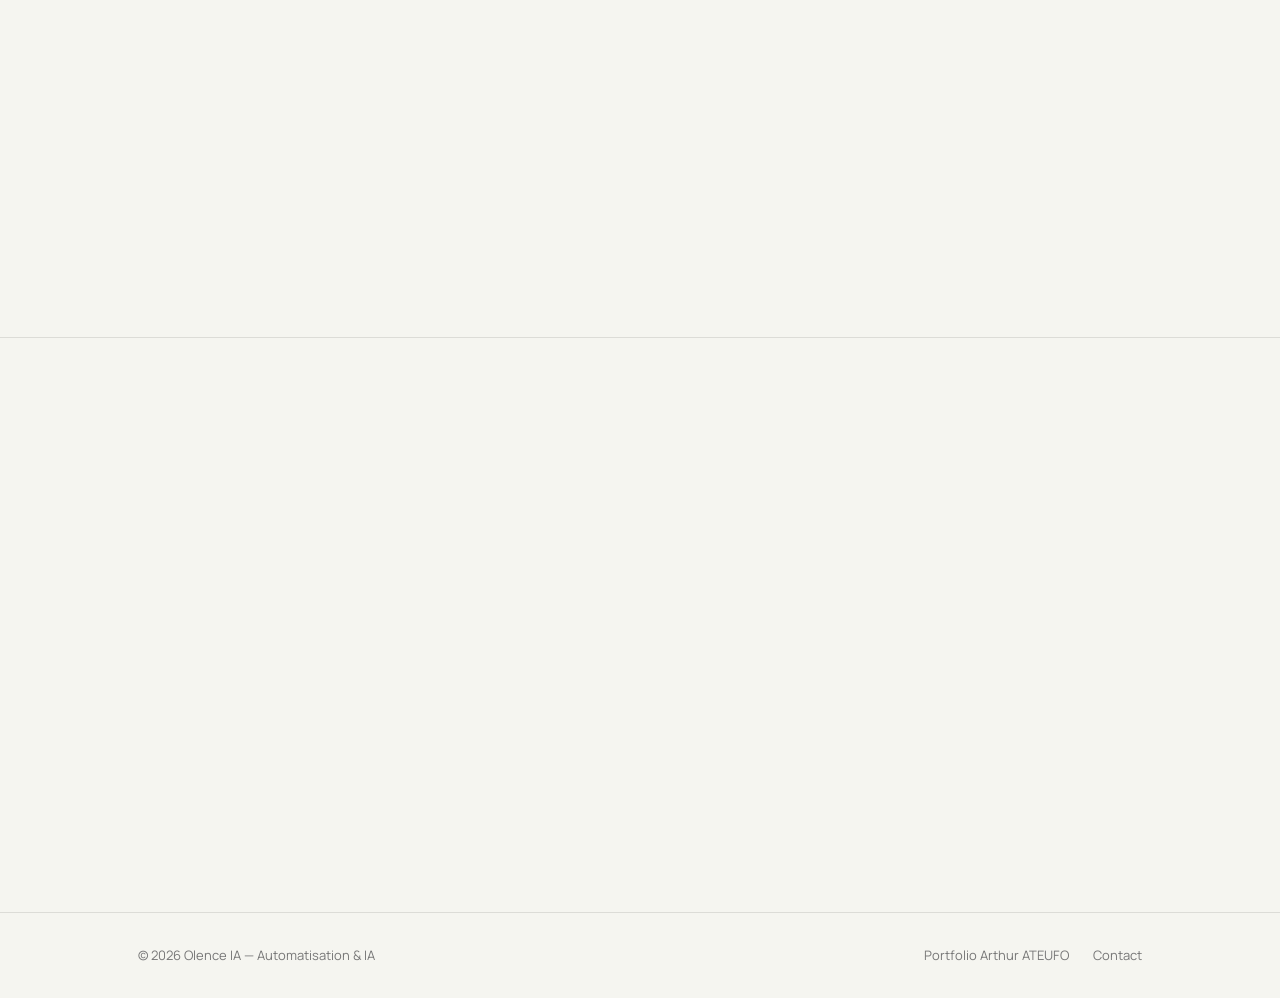
==== commit e852ce57: "feat: implement responsive mobile design with dedicated vertical background assets and optimized lay" ====
--- a/index.html
+++ b/index.html
@@ -3,7 +3,7 @@
 
 <head>
   <meta charset="UTF-8" />
-  <meta name="viewport" content="width=device-width, initial-scale=1.0" />
+  <meta name="viewport" content="width=device-width, initial-scale=1.0, viewport-fit=cover" />
   <meta name="color-scheme" content="light dark" />
   <title>Olence IA — Automatisation &amp; intelligence artificielle</title>
   <meta name="description"
@@ -64,10 +64,6 @@
           <strong>revenus en continu</strong> pour toi.
         </p>
 
-        <div class="hero__cta">
-          <a class="o-btn o-btn-primary" href="#olence-services">Découvrir nos services</a>
-          <a class="o-btn" href="#olence-contact">Nous contacter</a>
-        </div>
 
         <p class="hero__scroll-hint" aria-hidden="true">
           <span></span>
--- a/src/styles/olence.css
+++ b/src/styles/olence.css
@@ -678,14 +678,190 @@
 }
 
 /* =========================================================================
-   RESPONSIVE HELPERS
+   MOBILE — fond vertical + optimisations (≤ 640 px)
    ========================================================================= */
-@media (max-width: 700px) {
-  .intro__numbers { grid-template-columns: 1fr 1fr; }
-  .o-grid-2, .o-grid-3 { grid-template-columns: 1fr; }
-}
-
+
+/* Fond vertical sur mobile */
+@media (max-width: 640px) {
+  :root {
+    --bg-img: url('../../assets/background_olence_vertical_dark.png');
+  }
+}
+
+@media (max-width: 640px) and (prefers-color-scheme: light) {
+  :root {
+    --bg-img: url('../../assets/background_olence_vertical_white.png');
+  }
+}
+
+/* ── Hero mobile ─────────────────────────────────────────────────────────── */
+@media (max-width: 640px) {
+  .hero {
+    padding-block: clamp(4rem, 18vw, 6rem);
+    min-height: 100svh;
+  }
+
+  .hero__logo {
+    width: 88px;
+    margin-bottom: 1.5rem;
+  }
+
+  .hero__title {
+    font-size: clamp(2rem, 11vw, 2.8rem);
+    letter-spacing: -0.03em;
+  }
+
+  .hero__tagline {
+    font-size: 0.95rem;
+    margin-bottom: 0.5rem;
+  }
+
+  .hero__impact {
+    font-size: 0.9rem;
+    line-height: 1.7;
+    margin-bottom: 2rem;
+  }
+
+  .hero__cta {
+    flex-direction: column;
+    align-items: stretch;
+    gap: 0.75rem;
+  }
+
+  .hero__cta .o-btn {
+    justify-content: center;
+    padding: 14px 20px;
+  }
+
+  .hero__scroll-hint { display: none; }
+}
+
+/* ── Intro mobile ────────────────────────────────────────────────────────── */
+@media (max-width: 640px) {
+  .intro__inner {
+    grid-template-columns: 1fr;
+    gap: 2rem;
+  }
+
+  /* Image en bas sur mobile, moins haute */
+  .intro__img {
+    max-height: 220px;
+    overflow: hidden;
+  }
+
+  .intro__img img {
+    width: 100%;
+    height: 220px;
+    object-fit: cover;
+    object-position: center top;
+  }
+
+  .intro__numbers {
+    grid-template-columns: 1fr 1fr;
+    gap: 0.75rem;
+    margin-top: 1.25rem;
+  }
+
+  .intro__stat { padding: 1rem; }
+
+  .intro__stat-n {
+    font-size: 1.5rem;
+  }
+}
+
+/* ── Services mobile ─────────────────────────────────────────────────────── */
+@media (max-width: 640px) {
+  .o-grid-3 {
+    grid-template-columns: 1fr;
+    gap: 1.25rem;
+  }
+
+  .service-card__img {
+    aspect-ratio: 16 / 7;  /* moins haut sur mobile */
+  }
+
+  .service-card__img img {
+    height: 100%;
+    object-fit: cover;
+    object-position: center;
+  }
+
+  .service-card__body {
+    padding: 1.25rem;
+  }
+
+  .service-card__title {
+    font-size: 1.05rem;
+  }
+
+  .service-card__desc {
+    font-size: 0.87rem;
+  }
+}
+
+/* ── Projets mobile ──────────────────────────────────────────────────────── */
+@media (max-width: 640px) {
+  .projects__grid {
+    grid-template-columns: 1fr 1fr;
+    gap: 1rem;
+  }
+
+  .project-card {
+    padding: 1.25rem 1rem;
+  }
+
+  .project-card__logo {
+    width: 56px;
+    height: 56px;
+  }
+
+  .project-card__name {
+    font-size: 0.9rem;
+  }
+
+  .project-card__type {
+    font-size: 10px;
+  }
+}
+
+/* ── CTA mobile ──────────────────────────────────────────────────────────── */
+@media (max-width: 640px) {
+  .cta-section {
+    text-align: left;
+  }
+
+  .cta-section div[style] {
+    justify-content: flex-start;
+  }
+
+  .cta-section .o-lead {
+    margin-inline: 0;
+  }
+}
+
+/* ── Container / typographie mobile ─────────────────────────────────────── */
+@media (max-width: 640px) {
+  .o-container { padding-inline: 1.1rem; }
+  .o-section   { padding-block: 3rem; }
+  .o-h2        { font-size: clamp(1.4rem, 7vw, 1.9rem); }
+  .o-lead      { font-size: 0.93rem; }
+  .services__head { margin-bottom: 2rem; }
+  .projects__head { margin-bottom: 2rem; }
+}
+
+/* ── Tablette (641 – 900 px) ─────────────────────────────────────────────── */
+@media (min-width: 641px) and (max-width: 900px) {
+  .o-grid-3 { grid-template-columns: repeat(2, 1fr); }
+  .projects__grid { grid-template-columns: repeat(2, 1fr); }
+  .intro__inner { grid-template-columns: 1fr 1fr; gap: 2rem; }
+}
+
+/* ── Reduced motion ──────────────────────────────────────────────────────── */
 @media (prefers-reduced-motion: reduce) {
-  *, *::before, *::after { animation-duration: 0.01ms !important; transition-duration: 0.01ms !important; }
+  *, *::before, *::after {
+    animation-duration: 0.01ms !important;
+    transition-duration: 0.01ms !important;
+  }
   [data-reveal] { opacity: 1; transform: none; }
 }
+
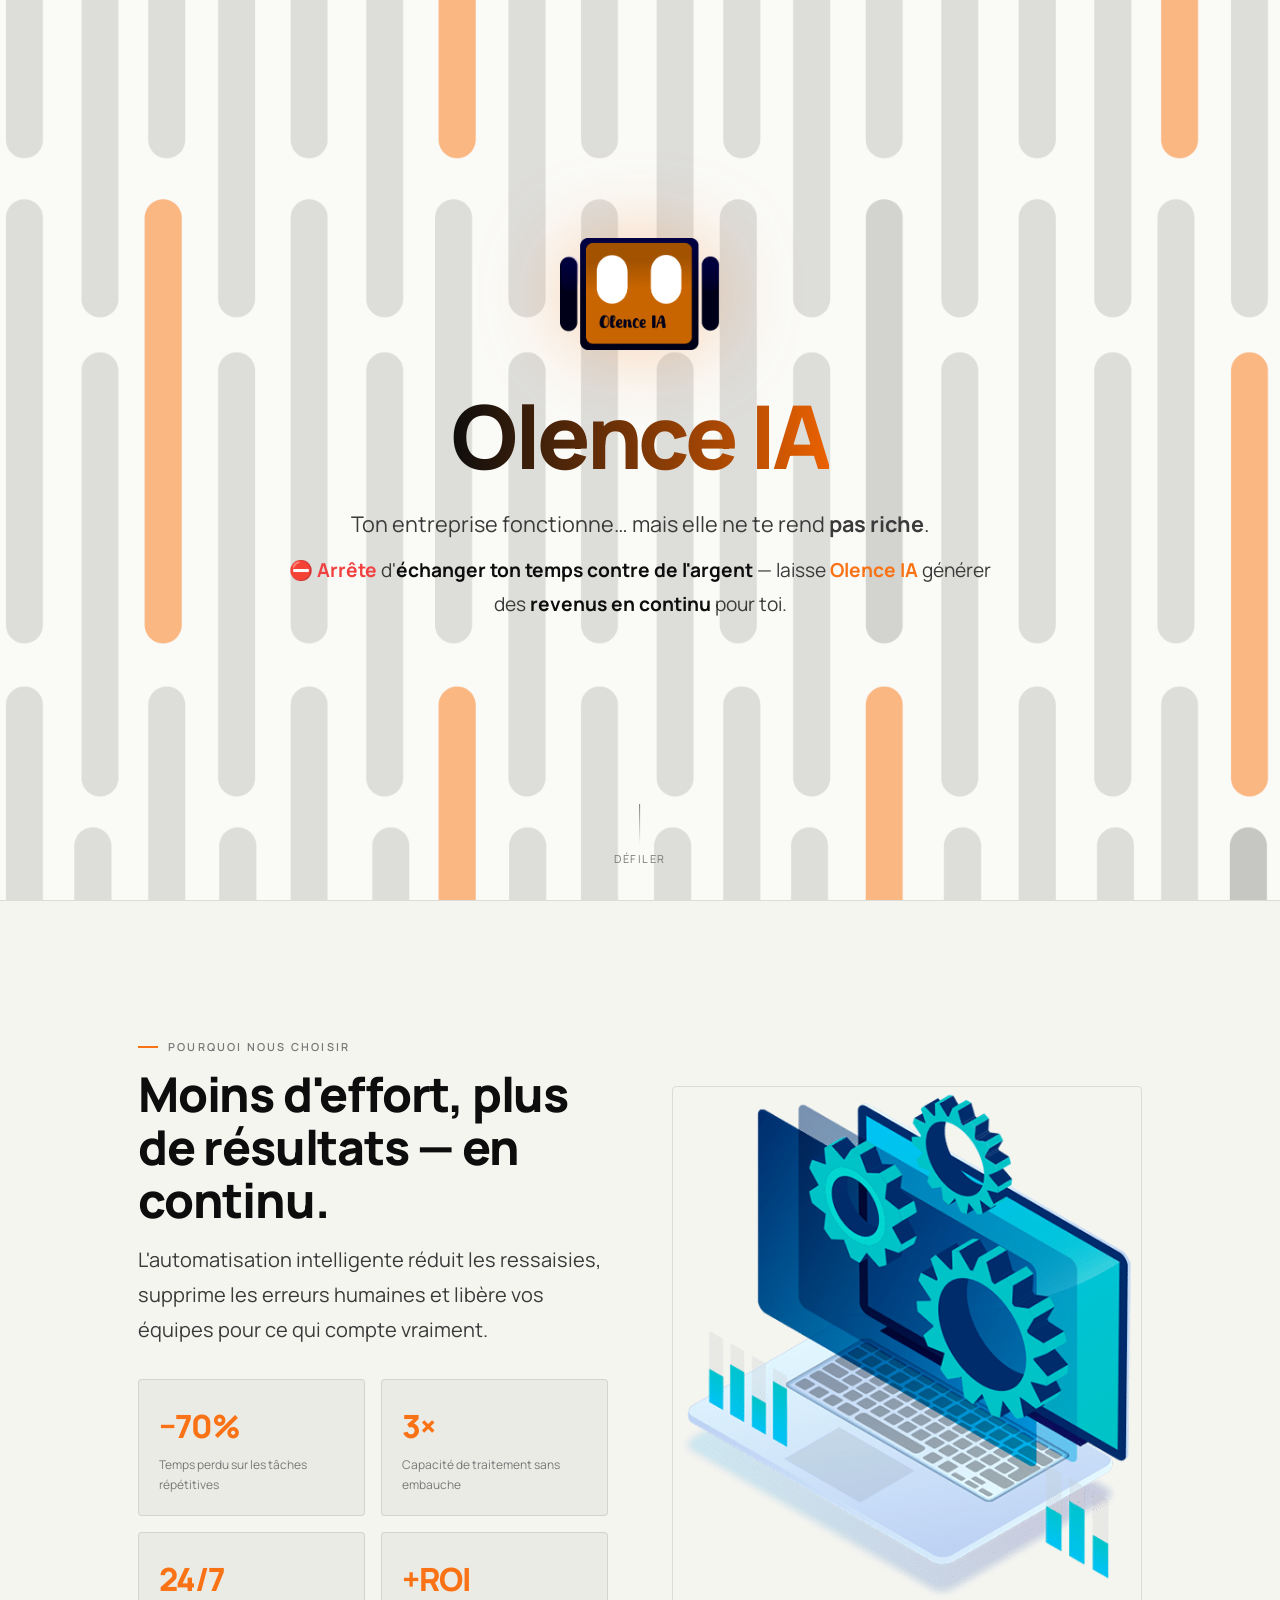
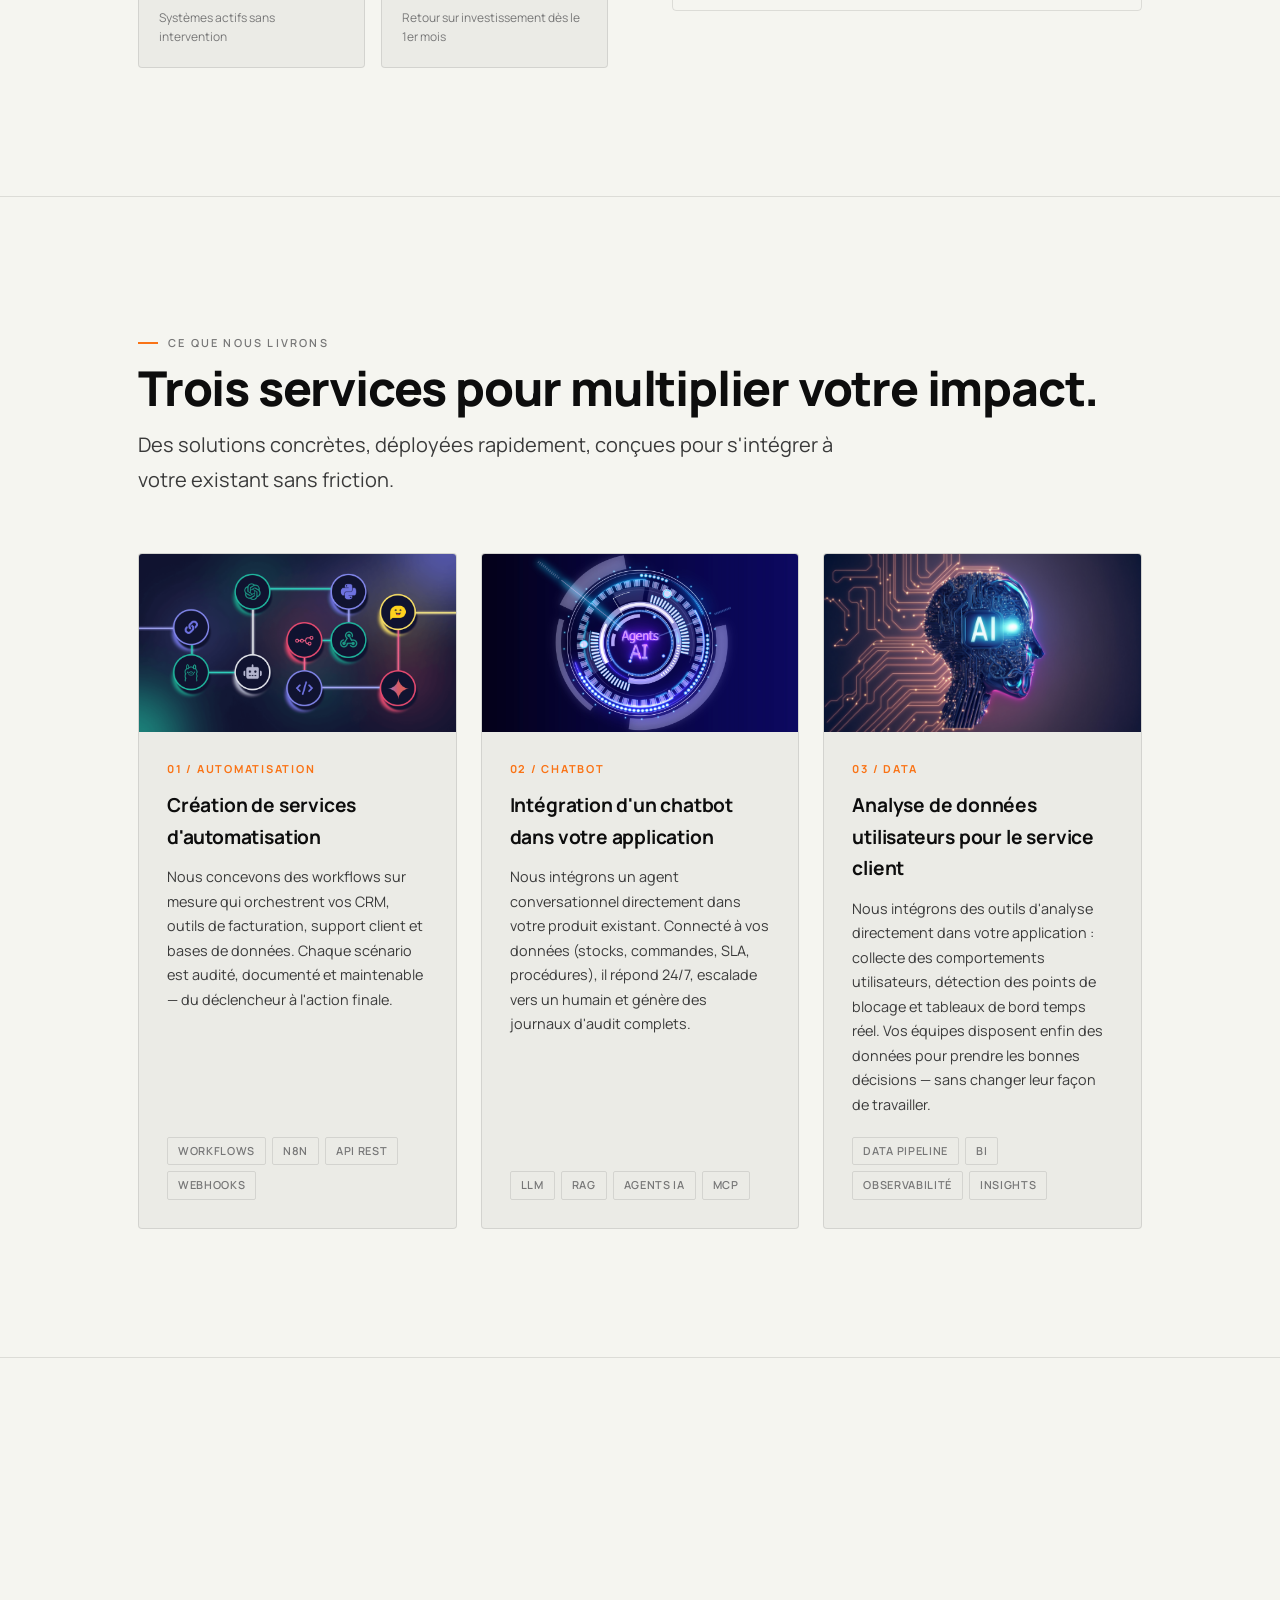
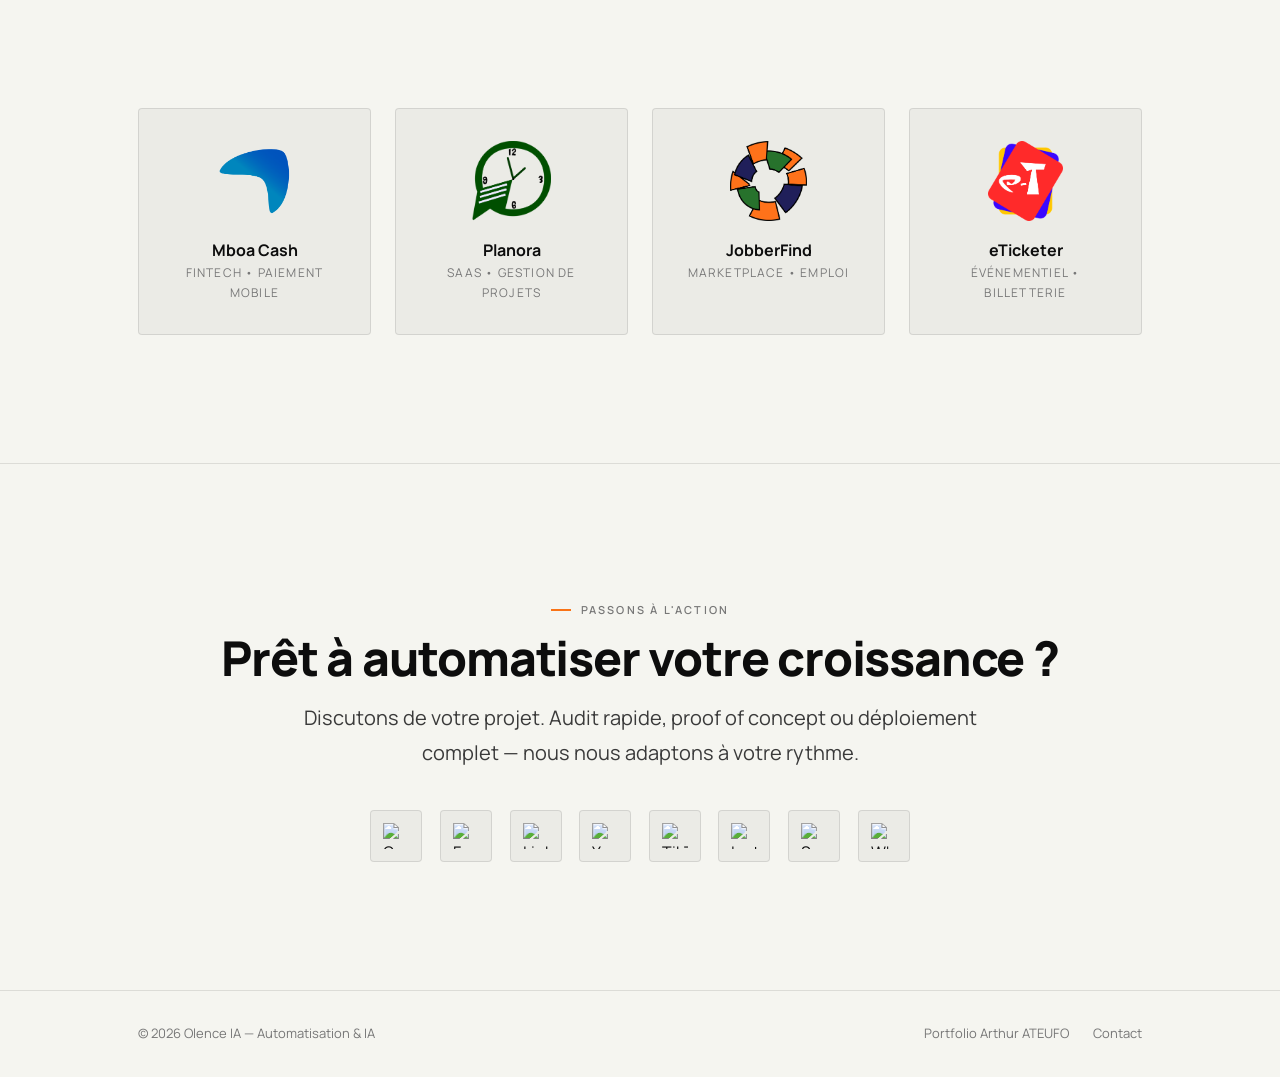
==== commit ee0c6c04: "feat: update index copy and replace email link with social media grid, plus add portfolio.js/css boi" ====
--- a/index.html
+++ b/index.html
@@ -83,7 +83,7 @@
           <div data-reveal>
             <p class="o-eyebrow">Pourquoi nous choisir</p>
             <h2 class="o-h2" style="margin-top:0.75rem;">
-              De la friction zéro à la valeur récurrente.
+              Moins d'effort, plus de résultats — en continu.
             </h2>
             <p class="o-lead" style="margin-top:1rem;">
               L'automatisation intelligente réduit les ressaisies, supprime les erreurs humaines
@@ -200,9 +200,10 @@
               <div class="service-card__num">03 / Data</div>
               <h3 class="service-card__title">Analyse de données utilisateurs pour le service client</h3>
               <p class="service-card__desc">
-                Nous analysons vos logs, tickets et interactions pour identifier les points
-                de friction, anticiper les demandes et personnaliser les réponses.
-                Résultat : un service client plus rapide, plus précis, moins coûteux.
+                Nous intégrons des outils d'analyse directement dans votre application :
+                collecte des comportements utilisateurs, détection des points de blocage
+                et tableaux de bord temps réel. Vos équipes disposent enfin des données
+                pour prendre les bonnes décisions — sans changer leur façon de travailler.
               </p>
               <div class="service-card__tags">
                 <span class="service-card__tag">Data Pipeline</span>
@@ -302,18 +303,49 @@
             nous nous adaptons à votre rythme.
           </p>
 
-          <div style="display:flex; flex-wrap:wrap; gap:1rem; justify-content:center; margin-top:2rem;">
-            <a class="o-btn o-btn-primary" href="./src/html/portfolio.html#contact">
-              Ouvrir la page contact
-            </a>
-            <a class="o-btn" href="mailto:ateufoarthur@gmail.com">
-              ateufoarthur@gmail.com
-            </a>
+          <div style="display:flex; flex-wrap:wrap; gap:1.1rem; justify-content:center; margin-top:2.5rem;">
+
+            <!-- Gmail -->
+            <a href="mailto:ateufoarthur@gmail.com" aria-label="Gmail" style="display:inline-flex; align-items:center; justify-content:center; width:52px; height:52px; border:1px solid var(--border); border-radius:4px; background:var(--card); transition:border-color .2s,transform .2s;" onmouseover="this.style.borderColor='var(--accent)';this.style.transform='translateY(-3px)'" onmouseout="this.style.borderColor='var(--border)';this.style.transform=''">
+              <img src="https://cdn.simpleicons.org/gmail/EA4335" width="26" height="26" alt="Gmail" />
+            </a>
+
+            <!-- Facebook -->
+            <a href="https://www.facebook.com/arthur.ateufo.1" target="_blank" rel="noreferrer" aria-label="Facebook" style="display:inline-flex; align-items:center; justify-content:center; width:52px; height:52px; border:1px solid var(--border); border-radius:4px; background:var(--card); transition:border-color .2s,transform .2s;" onmouseover="this.style.borderColor='var(--accent)';this.style.transform='translateY(-3px)'" onmouseout="this.style.borderColor='var(--border)';this.style.transform=''">
+              <img src="https://cdn.simpleicons.org/facebook/1877F2" width="26" height="26" alt="Facebook" />
+            </a>
+
+            <!-- LinkedIn -->
+            <a href="https://www.linkedin.com/in/arthur-ateufo-0923172a2" target="_blank" rel="noreferrer" aria-label="LinkedIn" style="display:inline-flex; align-items:center; justify-content:center; width:52px; height:52px; border:1px solid var(--border); border-radius:4px; background:var(--card); transition:border-color .2s,transform .2s;" onmouseover="this.style.borderColor='var(--accent)';this.style.transform='translateY(-3px)'" onmouseout="this.style.borderColor='var(--border)';this.style.transform=''">
+              <img src="https://cdn.simpleicons.org/linkedin/0A66C2" width="26" height="26" alt="LinkedIn" />
+            </a>
+
+            <!-- YouTube -->
+            <a href="#" aria-label="YouTube" style="display:inline-flex; align-items:center; justify-content:center; width:52px; height:52px; border:1px solid var(--border); border-radius:4px; background:var(--card); transition:border-color .2s,transform .2s;" onmouseover="this.style.borderColor='var(--accent)';this.style.transform='translateY(-3px)'" onmouseout="this.style.borderColor='var(--border)';this.style.transform=''">
+              <img src="https://cdn.simpleicons.org/youtube/FF0000" width="26" height="26" alt="YouTube" />
+            </a>
+
+            <!-- TikTok -->
+            <a href="#" aria-label="TikTok" style="display:inline-flex; align-items:center; justify-content:center; width:52px; height:52px; border:1px solid var(--border); border-radius:4px; background:var(--card); transition:border-color .2s,transform .2s;" onmouseover="this.style.borderColor='var(--accent)';this.style.transform='translateY(-3px)'" onmouseout="this.style.borderColor='var(--border)';this.style.transform=''">
+              <img src="https://cdn.simpleicons.org/tiktok/010101" width="26" height="26" alt="TikTok" />
+            </a>
+
+            <!-- Instagram -->
+            <a href="#" aria-label="Instagram" style="display:inline-flex; align-items:center; justify-content:center; width:52px; height:52px; border:1px solid var(--border); border-radius:4px; background:var(--card); transition:border-color .2s,transform .2s;" onmouseover="this.style.borderColor='var(--accent)';this.style.transform='translateY(-3px)'" onmouseout="this.style.borderColor='var(--border)';this.style.transform=''">
+              <img src="https://cdn.simpleicons.org/instagram/E4405F" width="26" height="26" alt="Instagram" />
+            </a>
+
+            <!-- Snapchat -->
+            <a href="#" aria-label="Snapchat" style="display:inline-flex; align-items:center; justify-content:center; width:52px; height:52px; border:1px solid var(--border); border-radius:4px; background:var(--card); transition:border-color .2s,transform .2s;" onmouseover="this.style.borderColor='var(--accent)';this.style.transform='translateY(-3px)'" onmouseout="this.style.borderColor='var(--border)';this.style.transform=''">
+              <img src="https://cdn.simpleicons.org/snapchat/FFFC00" width="26" height="26" alt="Snapchat" />
+            </a>
+
+            <!-- WhatsApp -->
+            <a href="https://wa.me/237655354116" target="_blank" rel="noreferrer" aria-label="WhatsApp" style="display:inline-flex; align-items:center; justify-content:center; width:52px; height:52px; border:1px solid var(--border); border-radius:4px; background:var(--card); transition:border-color .2s,transform .2s;" onmouseover="this.style.borderColor='var(--accent)';this.style.transform='translateY(-3px)'" onmouseout="this.style.borderColor='var(--border)';this.style.transform=''">
+              <img src="https://cdn.simpleicons.org/whatsapp/25D366" width="26" height="26" alt="WhatsApp" />
+            </a>
+
           </div>
-
-          <a class="cta-section__email" href="mailto:ateufoarthur@gmail.com" aria-label="Envoyer un e-mail">
-            <span aria-hidden="true">✉</span> ateufoarthur@gmail.com
-          </a>
         </div>
 
       </div>
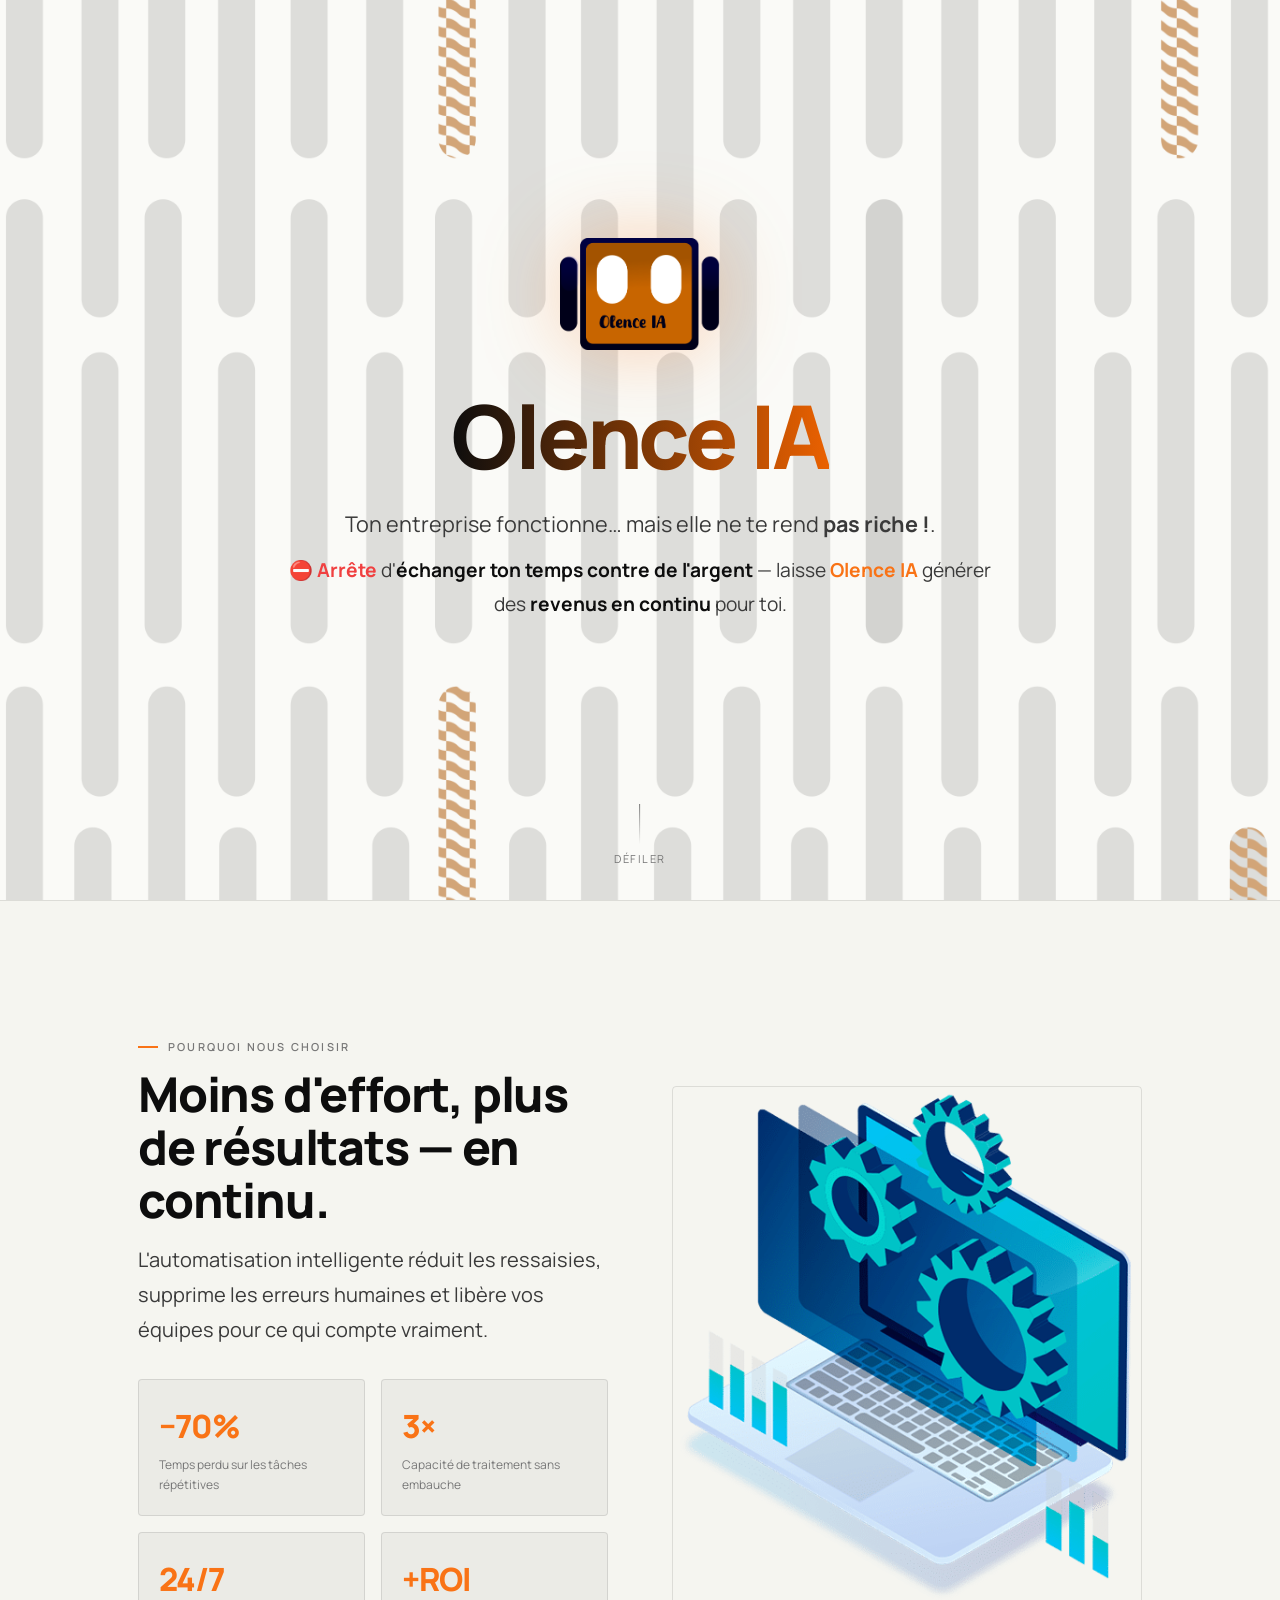
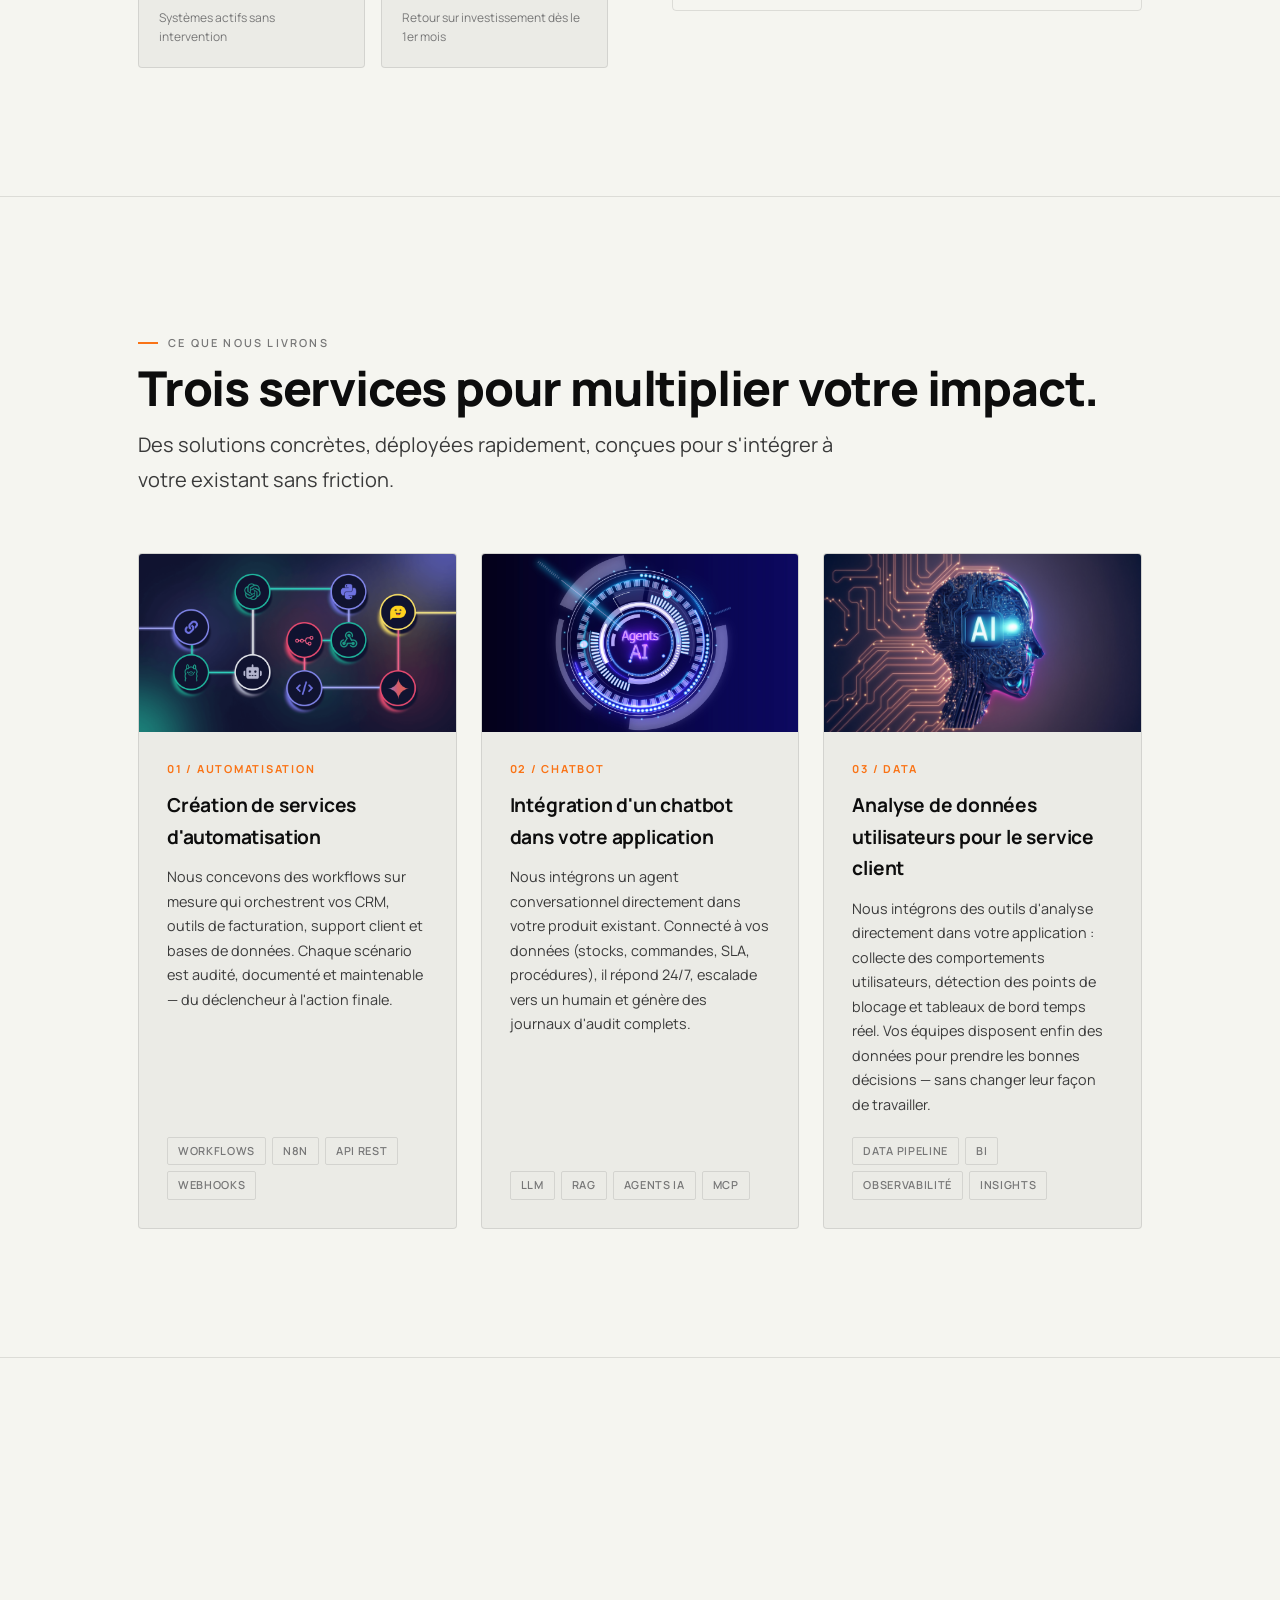
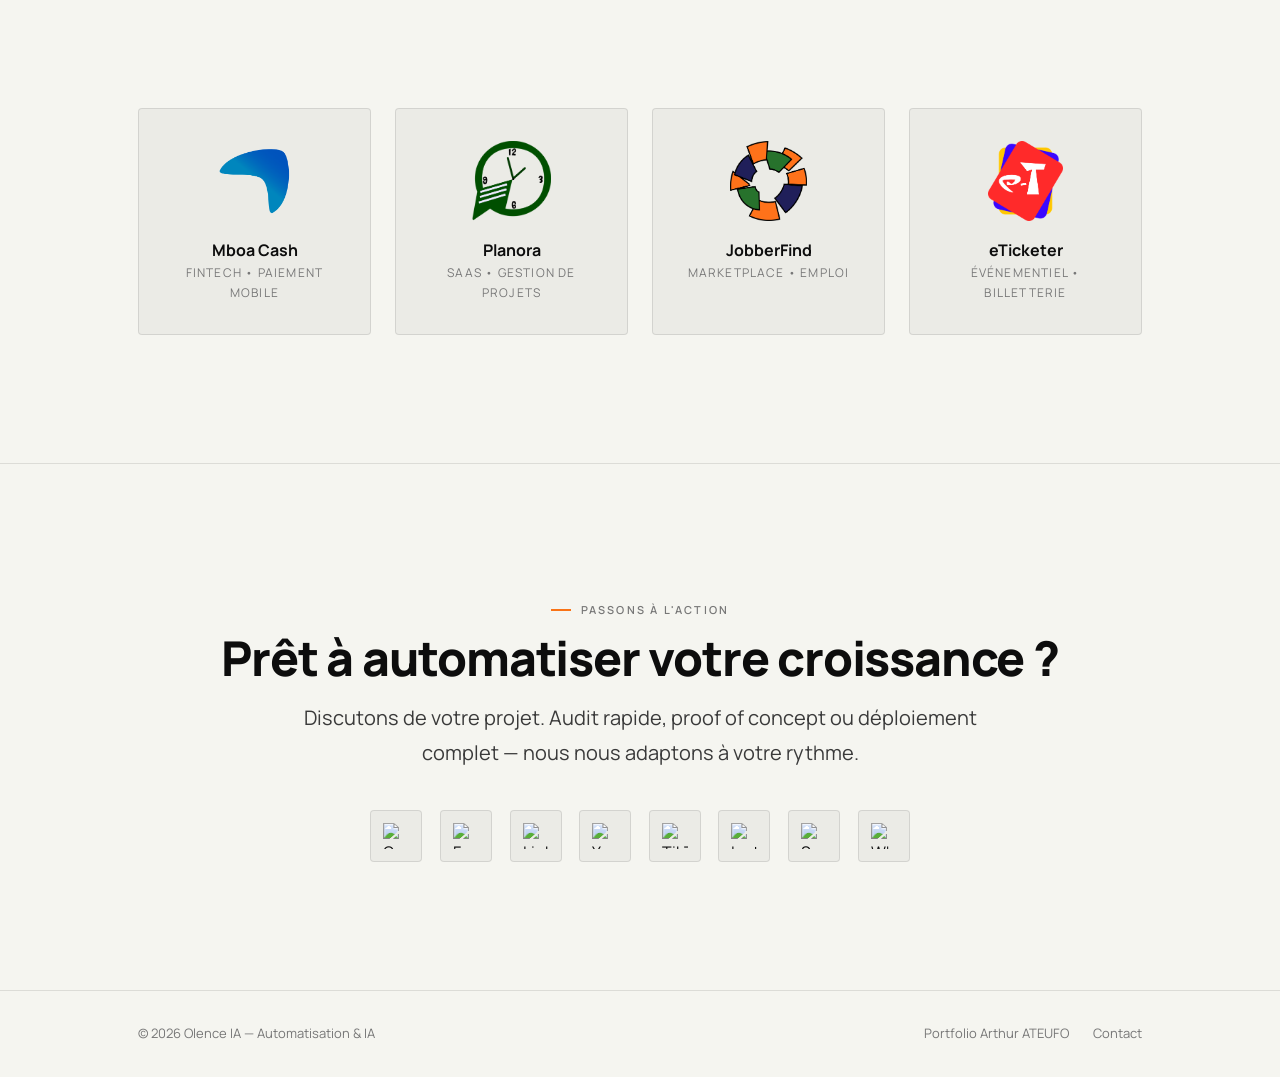
==== commit 9ef6817e: "refactor: update index.html formatting and polish background assets" ====
--- a/index.html
+++ b/index.html
@@ -34,12 +34,7 @@
     <section class="hero o-section" id="olence-hero" aria-label="Page d'accueil Olence IA">
       <div class="o-container">
 
-        <img
-          class="hero__logo"
-          src="./assets/olenceia.png"
-          alt="Olence IA — Logo"
-          width="160"
-          height="160"
+        <img class="hero__logo" src="./assets/olenceia.png" alt="Olence IA — Logo" width="160" height="160"
           loading="eager" />
 
         <!-- <div class="hero__badge">
@@ -54,7 +49,7 @@
         </h1>
 
         <p class="hero__tagline">
-          Ton entreprise fonctionne… mais elle ne te rend <strong>pas riche</strong>.
+          Ton entreprise fonctionne… mais elle ne te rend <strong>pas riche !</strong>.
         </p>
 
         <p class="hero__impact">
@@ -112,10 +107,7 @@
 
           <!-- Illustration -->
           <div class="intro__img" data-reveal>
-            <img
-              src="./assets/automatisation.png"
-              alt="Schéma d'automatisation de flux de données"
-              loading="lazy" />
+            <img src="./assets/automatisation.png" alt="Schéma d'automatisation de flux de données" loading="lazy" />
           </div>
         </div>
       </div>
@@ -141,9 +133,7 @@
           <!-- Service 1 : Automatisation -->
           <article class="service-card" data-reveal>
             <div class="service-card__img">
-              <img
-                src="./assets/ai-workflow-automationA--1-.png"
-                alt="Illustration de services d'automatisation"
+              <img src="./assets/ai-workflow-automationA--1-.png" alt="Illustration de services d'automatisation"
                 loading="lazy" />
             </div>
             <div class="service-card__body">
@@ -166,9 +156,7 @@
           <!-- Service 2 : Chatbot -->
           <article class="service-card" data-reveal>
             <div class="service-card__img">
-              <img
-                src="./assets/Ia-agent_text_designed.png"
-                alt="Illustration d'intégration d'un chatbot IA"
+              <img src="./assets/Ia-agent_text_designed.png" alt="Illustration d'intégration d'un chatbot IA"
                 loading="lazy" />
             </div>
             <div class="service-card__body">
@@ -191,9 +179,7 @@
           <!-- Service 3 : Analyse de données -->
           <article class="service-card" data-reveal>
             <div class="service-card__img">
-              <img
-                src="./assets/AI-human_scaled.jpg"
-                alt="Illustration d'analyse de données utilisateurs"
+              <img src="./assets/AI-human_scaled.jpg" alt="Illustration d'analyse de données utilisateurs"
                 loading="lazy" />
             </div>
             <div class="service-card__body">
@@ -236,11 +222,7 @@
         <div class="projects__grid">
 
           <article class="project-card" data-reveal>
-            <img
-              class="project-card__logo"
-              src="./assets/Logo_mboacach.png"
-              alt="Logo Mboa Cash"
-              loading="lazy" />
+            <img class="project-card__logo" src="./assets/Logo_mboacach.png" alt="Logo Mboa Cash" loading="lazy" />
             <div>
               <div class="project-card__name">Mboa Cash</div>
               <div class="project-card__type">Fintech &bull; Paiement mobile</div>
@@ -248,11 +230,7 @@
           </article>
 
           <article class="project-card" data-reveal>
-            <img
-              class="project-card__logo"
-              src="./assets/planora_logo.png"
-              alt="Logo Planora"
-              loading="lazy" />
+            <img class="project-card__logo" src="./assets/planora_logo.png" alt="Logo Planora" loading="lazy" />
             <div>
               <div class="project-card__name">Planora</div>
               <div class="project-card__type">SaaS &bull; Gestion de projets</div>
@@ -260,10 +238,7 @@
           </article>
 
           <article class="project-card" data-reveal>
-            <img
-              class="project-card__logo"
-              src="./assets/jobbersfind_logo_form.png"
-              alt="Logo JobberFind"
+            <img class="project-card__logo" src="./assets/jobbersfind_logo_form.png" alt="Logo JobberFind"
               loading="lazy" />
             <div>
               <div class="project-card__name">JobberFind</div>
@@ -272,11 +247,7 @@
           </article>
 
           <article class="project-card" data-reveal>
-            <img
-              class="project-card__logo"
-              src="./assets/eticketer_logo.png"
-              alt="Logo eTicketer"
-              loading="lazy" />
+            <img class="project-card__logo" src="./assets/eticketer_logo.png" alt="Logo eTicketer" loading="lazy" />
             <div>
               <div class="project-card__name">eTicketer</div>
               <div class="project-card__type">Événementiel &bull; Billetterie</div>
@@ -306,42 +277,67 @@
           <div style="display:flex; flex-wrap:wrap; gap:1.1rem; justify-content:center; margin-top:2.5rem;">
 
             <!-- Gmail -->
-            <a href="mailto:ateufoarthur@gmail.com" aria-label="Gmail" style="display:inline-flex; align-items:center; justify-content:center; width:52px; height:52px; border:1px solid var(--border); border-radius:4px; background:var(--card); transition:border-color .2s,transform .2s;" onmouseover="this.style.borderColor='var(--accent)';this.style.transform='translateY(-3px)'" onmouseout="this.style.borderColor='var(--border)';this.style.transform=''">
+            <a href="mailto:ateufoarthur@gmail.com" aria-label="Gmail"
+              style="display:inline-flex; align-items:center; justify-content:center; width:52px; height:52px; border:1px solid var(--border); border-radius:4px; background:var(--card); transition:border-color .2s,transform .2s;"
+              onmouseover="this.style.borderColor='var(--accent)';this.style.transform='translateY(-3px)'"
+              onmouseout="this.style.borderColor='var(--border)';this.style.transform=''">
               <img src="https://cdn.simpleicons.org/gmail/EA4335" width="26" height="26" alt="Gmail" />
             </a>
 
             <!-- Facebook -->
-            <a href="https://www.facebook.com/arthur.ateufo.1" target="_blank" rel="noreferrer" aria-label="Facebook" style="display:inline-flex; align-items:center; justify-content:center; width:52px; height:52px; border:1px solid var(--border); border-radius:4px; background:var(--card); transition:border-color .2s,transform .2s;" onmouseover="this.style.borderColor='var(--accent)';this.style.transform='translateY(-3px)'" onmouseout="this.style.borderColor='var(--border)';this.style.transform=''">
+            <a href="https://www.facebook.com/arthur.ateufo.1" target="_blank" rel="noreferrer" aria-label="Facebook"
+              style="display:inline-flex; align-items:center; justify-content:center; width:52px; height:52px; border:1px solid var(--border); border-radius:4px; background:var(--card); transition:border-color .2s,transform .2s;"
+              onmouseover="this.style.borderColor='var(--accent)';this.style.transform='translateY(-3px)'"
+              onmouseout="this.style.borderColor='var(--border)';this.style.transform=''">
               <img src="https://cdn.simpleicons.org/facebook/1877F2" width="26" height="26" alt="Facebook" />
             </a>
 
             <!-- LinkedIn -->
-            <a href="https://www.linkedin.com/in/arthur-ateufo-0923172a2" target="_blank" rel="noreferrer" aria-label="LinkedIn" style="display:inline-flex; align-items:center; justify-content:center; width:52px; height:52px; border:1px solid var(--border); border-radius:4px; background:var(--card); transition:border-color .2s,transform .2s;" onmouseover="this.style.borderColor='var(--accent)';this.style.transform='translateY(-3px)'" onmouseout="this.style.borderColor='var(--border)';this.style.transform=''">
+            <a href="https://www.linkedin.com/in/arthur-ateufo-0923172a2" target="_blank" rel="noreferrer"
+              aria-label="LinkedIn"
+              style="display:inline-flex; align-items:center; justify-content:center; width:52px; height:52px; border:1px solid var(--border); border-radius:4px; background:var(--card); transition:border-color .2s,transform .2s;"
+              onmouseover="this.style.borderColor='var(--accent)';this.style.transform='translateY(-3px)'"
+              onmouseout="this.style.borderColor='var(--border)';this.style.transform=''">
               <img src="https://cdn.simpleicons.org/linkedin/0A66C2" width="26" height="26" alt="LinkedIn" />
             </a>
 
             <!-- YouTube -->
-            <a href="#" aria-label="YouTube" style="display:inline-flex; align-items:center; justify-content:center; width:52px; height:52px; border:1px solid var(--border); border-radius:4px; background:var(--card); transition:border-color .2s,transform .2s;" onmouseover="this.style.borderColor='var(--accent)';this.style.transform='translateY(-3px)'" onmouseout="this.style.borderColor='var(--border)';this.style.transform=''">
+            <a href="#" aria-label="YouTube"
+              style="display:inline-flex; align-items:center; justify-content:center; width:52px; height:52px; border:1px solid var(--border); border-radius:4px; background:var(--card); transition:border-color .2s,transform .2s;"
+              onmouseover="this.style.borderColor='var(--accent)';this.style.transform='translateY(-3px)'"
+              onmouseout="this.style.borderColor='var(--border)';this.style.transform=''">
               <img src="https://cdn.simpleicons.org/youtube/FF0000" width="26" height="26" alt="YouTube" />
             </a>
 
             <!-- TikTok -->
-            <a href="#" aria-label="TikTok" style="display:inline-flex; align-items:center; justify-content:center; width:52px; height:52px; border:1px solid var(--border); border-radius:4px; background:var(--card); transition:border-color .2s,transform .2s;" onmouseover="this.style.borderColor='var(--accent)';this.style.transform='translateY(-3px)'" onmouseout="this.style.borderColor='var(--border)';this.style.transform=''">
+            <a href="#" aria-label="TikTok"
+              style="display:inline-flex; align-items:center; justify-content:center; width:52px; height:52px; border:1px solid var(--border); border-radius:4px; background:var(--card); transition:border-color .2s,transform .2s;"
+              onmouseover="this.style.borderColor='var(--accent)';this.style.transform='translateY(-3px)'"
+              onmouseout="this.style.borderColor='var(--border)';this.style.transform=''">
               <img src="https://cdn.simpleicons.org/tiktok/010101" width="26" height="26" alt="TikTok" />
             </a>
 
             <!-- Instagram -->
-            <a href="#" aria-label="Instagram" style="display:inline-flex; align-items:center; justify-content:center; width:52px; height:52px; border:1px solid var(--border); border-radius:4px; background:var(--card); transition:border-color .2s,transform .2s;" onmouseover="this.style.borderColor='var(--accent)';this.style.transform='translateY(-3px)'" onmouseout="this.style.borderColor='var(--border)';this.style.transform=''">
+            <a href="#" aria-label="Instagram"
+              style="display:inline-flex; align-items:center; justify-content:center; width:52px; height:52px; border:1px solid var(--border); border-radius:4px; background:var(--card); transition:border-color .2s,transform .2s;"
+              onmouseover="this.style.borderColor='var(--accent)';this.style.transform='translateY(-3px)'"
+              onmouseout="this.style.borderColor='var(--border)';this.style.transform=''">
               <img src="https://cdn.simpleicons.org/instagram/E4405F" width="26" height="26" alt="Instagram" />
             </a>
 
             <!-- Snapchat -->
-            <a href="#" aria-label="Snapchat" style="display:inline-flex; align-items:center; justify-content:center; width:52px; height:52px; border:1px solid var(--border); border-radius:4px; background:var(--card); transition:border-color .2s,transform .2s;" onmouseover="this.style.borderColor='var(--accent)';this.style.transform='translateY(-3px)'" onmouseout="this.style.borderColor='var(--border)';this.style.transform=''">
+            <a href="#" aria-label="Snapchat"
+              style="display:inline-flex; align-items:center; justify-content:center; width:52px; height:52px; border:1px solid var(--border); border-radius:4px; background:var(--card); transition:border-color .2s,transform .2s;"
+              onmouseover="this.style.borderColor='var(--accent)';this.style.transform='translateY(-3px)'"
+              onmouseout="this.style.borderColor='var(--border)';this.style.transform=''">
               <img src="https://cdn.simpleicons.org/snapchat/FFFC00" width="26" height="26" alt="Snapchat" />
             </a>
 
             <!-- WhatsApp -->
-            <a href="https://wa.me/237655354116" target="_blank" rel="noreferrer" aria-label="WhatsApp" style="display:inline-flex; align-items:center; justify-content:center; width:52px; height:52px; border:1px solid var(--border); border-radius:4px; background:var(--card); transition:border-color .2s,transform .2s;" onmouseover="this.style.borderColor='var(--accent)';this.style.transform='translateY(-3px)'" onmouseout="this.style.borderColor='var(--border)';this.style.transform=''">
+            <a href="https://wa.me/237655354116" target="_blank" rel="noreferrer" aria-label="WhatsApp"
+              style="display:inline-flex; align-items:center; justify-content:center; width:52px; height:52px; border:1px solid var(--border); border-radius:4px; background:var(--card); transition:border-color .2s,transform .2s;"
+              onmouseover="this.style.borderColor='var(--accent)';this.style.transform='translateY(-3px)'"
+              onmouseout="this.style.borderColor='var(--border)';this.style.transform=''">
               <img src="https://cdn.simpleicons.org/whatsapp/25D366" width="26" height="26" alt="WhatsApp" />
             </a>
 
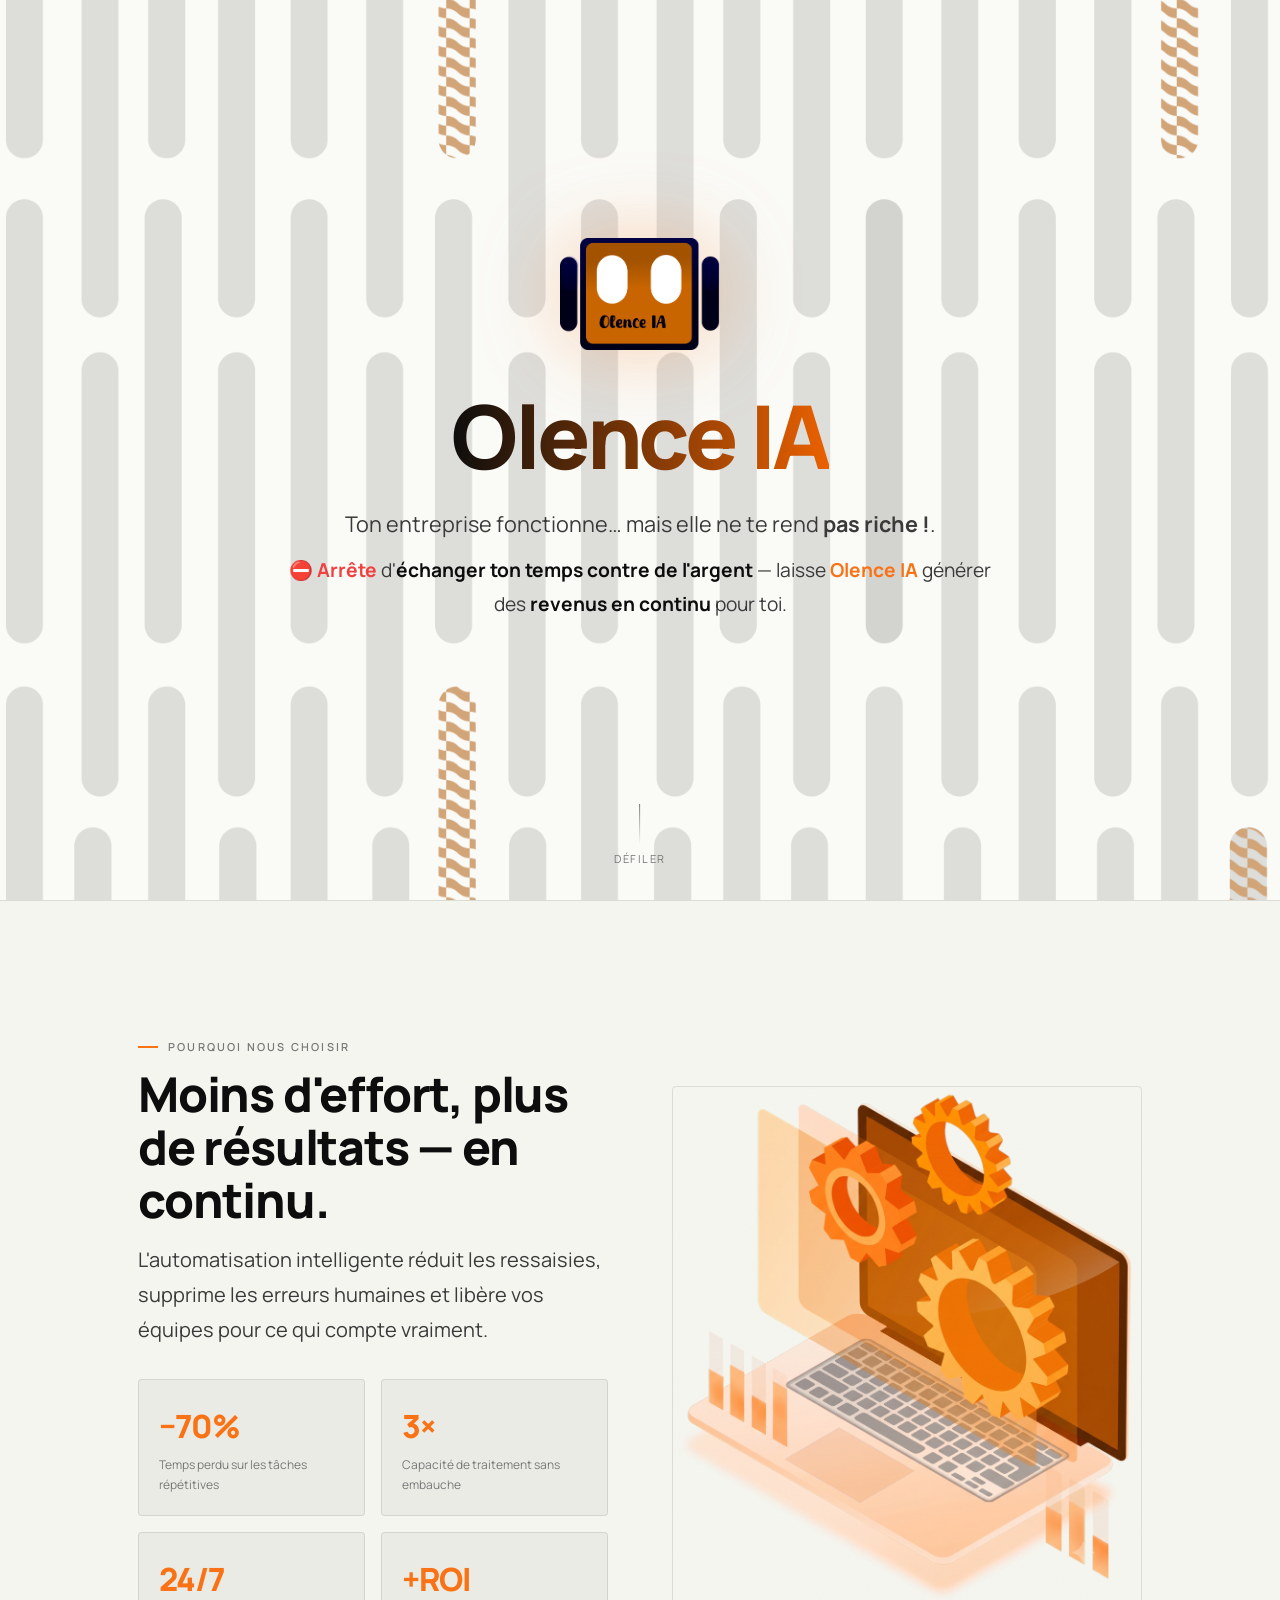
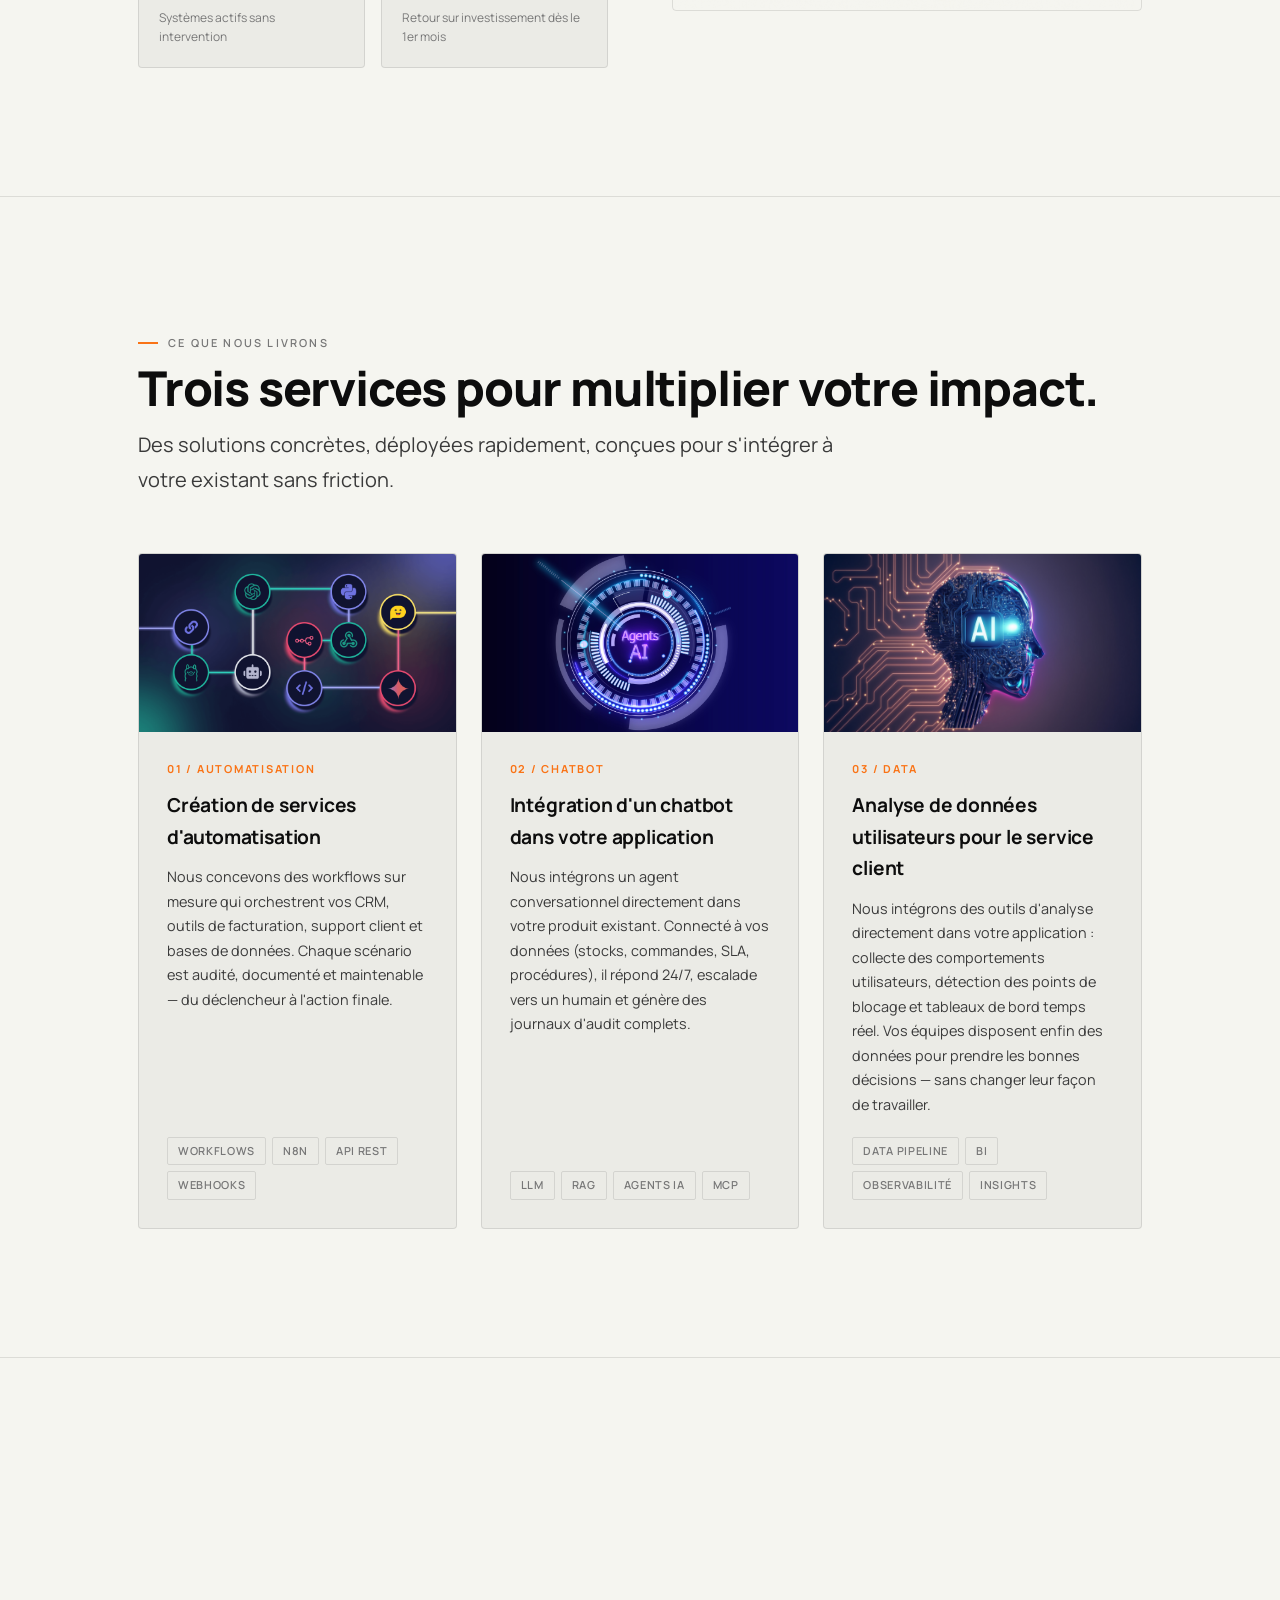
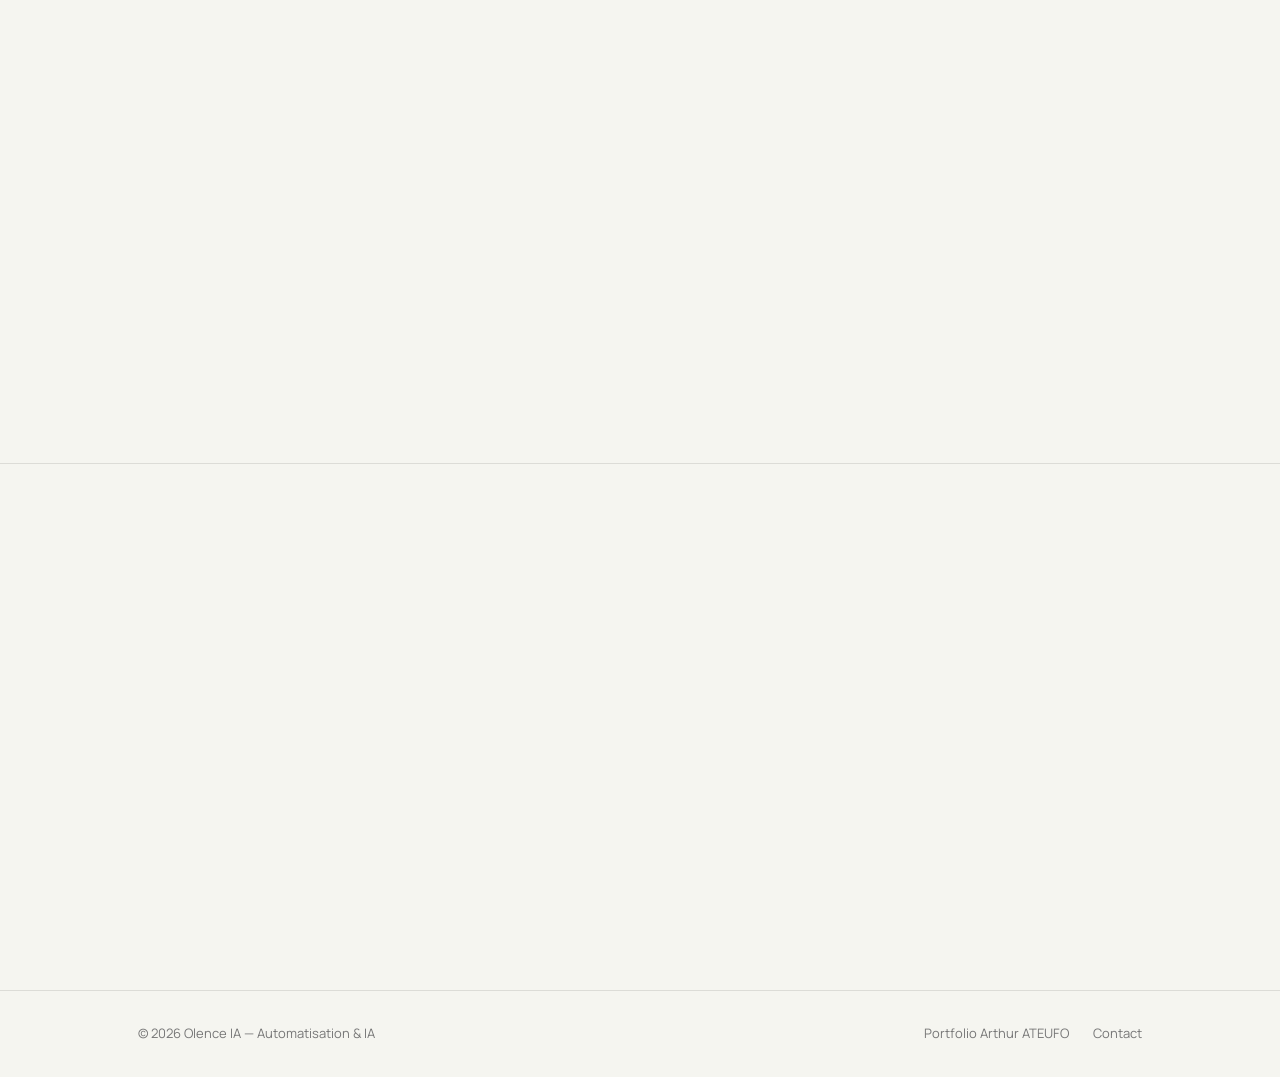
==== commit 3a7d3afb: "Updatin the linkedin link" ====
--- a/index.html
+++ b/index.html
@@ -293,12 +293,12 @@
             </a>
 
             <!-- LinkedIn -->
-            <a href="https://www.linkedin.com/in/arthur-ateufo-0923172a2" target="_blank" rel="noreferrer"
+            <a href="https://www.linkedin.com/in/arthur-ateufo" target="_blank" rel="noreferrer"
               aria-label="LinkedIn"
               style="display:inline-flex; align-items:center; justify-content:center; width:52px; height:52px; border:1px solid var(--border); border-radius:4px; background:var(--card); transition:border-color .2s,transform .2s;"
               onmouseover="this.style.borderColor='var(--accent)';this.style.transform='translateY(-3px)'"
               onmouseout="this.style.borderColor='var(--border)';this.style.transform=''">
-              <img src="https://cdn.simpleicons.org/linkedin/0A66C2" width="26" height="26" alt="LinkedIn" />
+              <img src="https://fr.wikipedia.org/wiki/Fichier:LinkedIn_logo_initials.png" width="26" height="26" alt="LinkedIn" />
             </a>
 
             <!-- YouTube -->
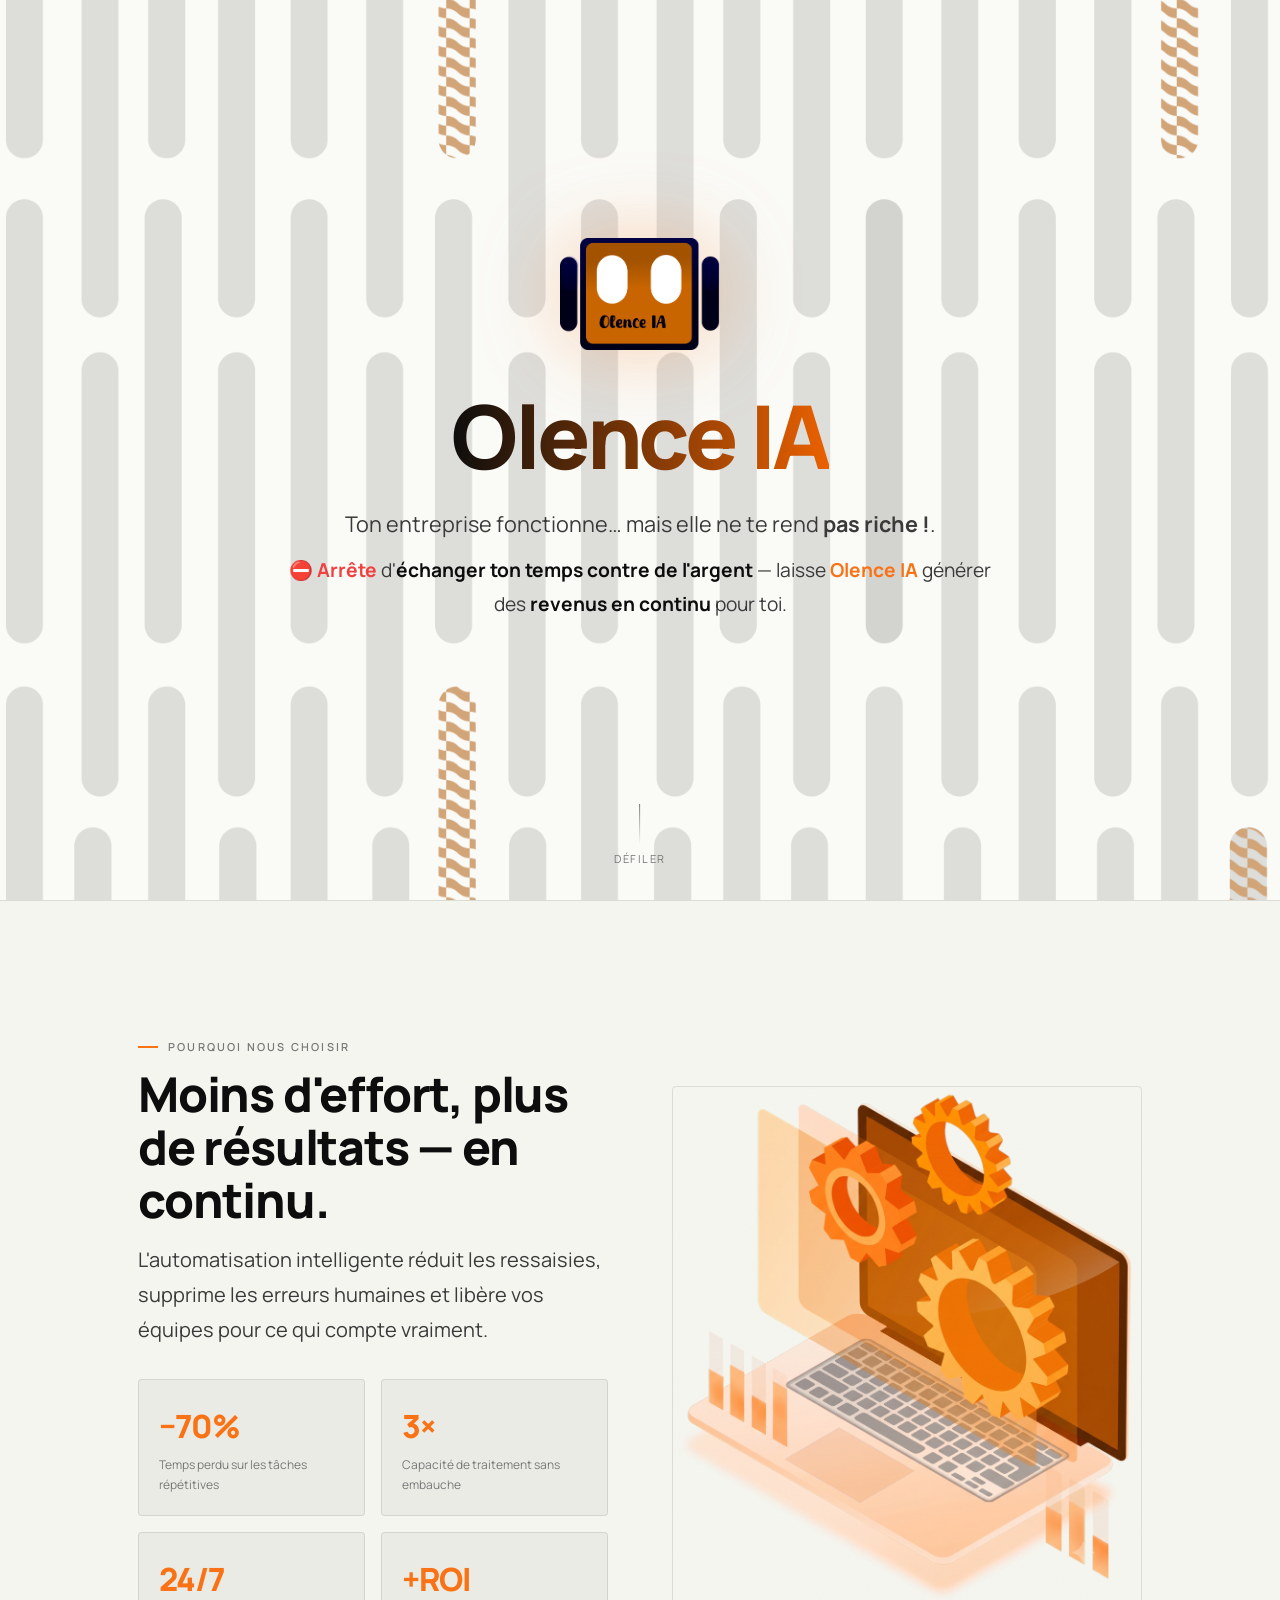
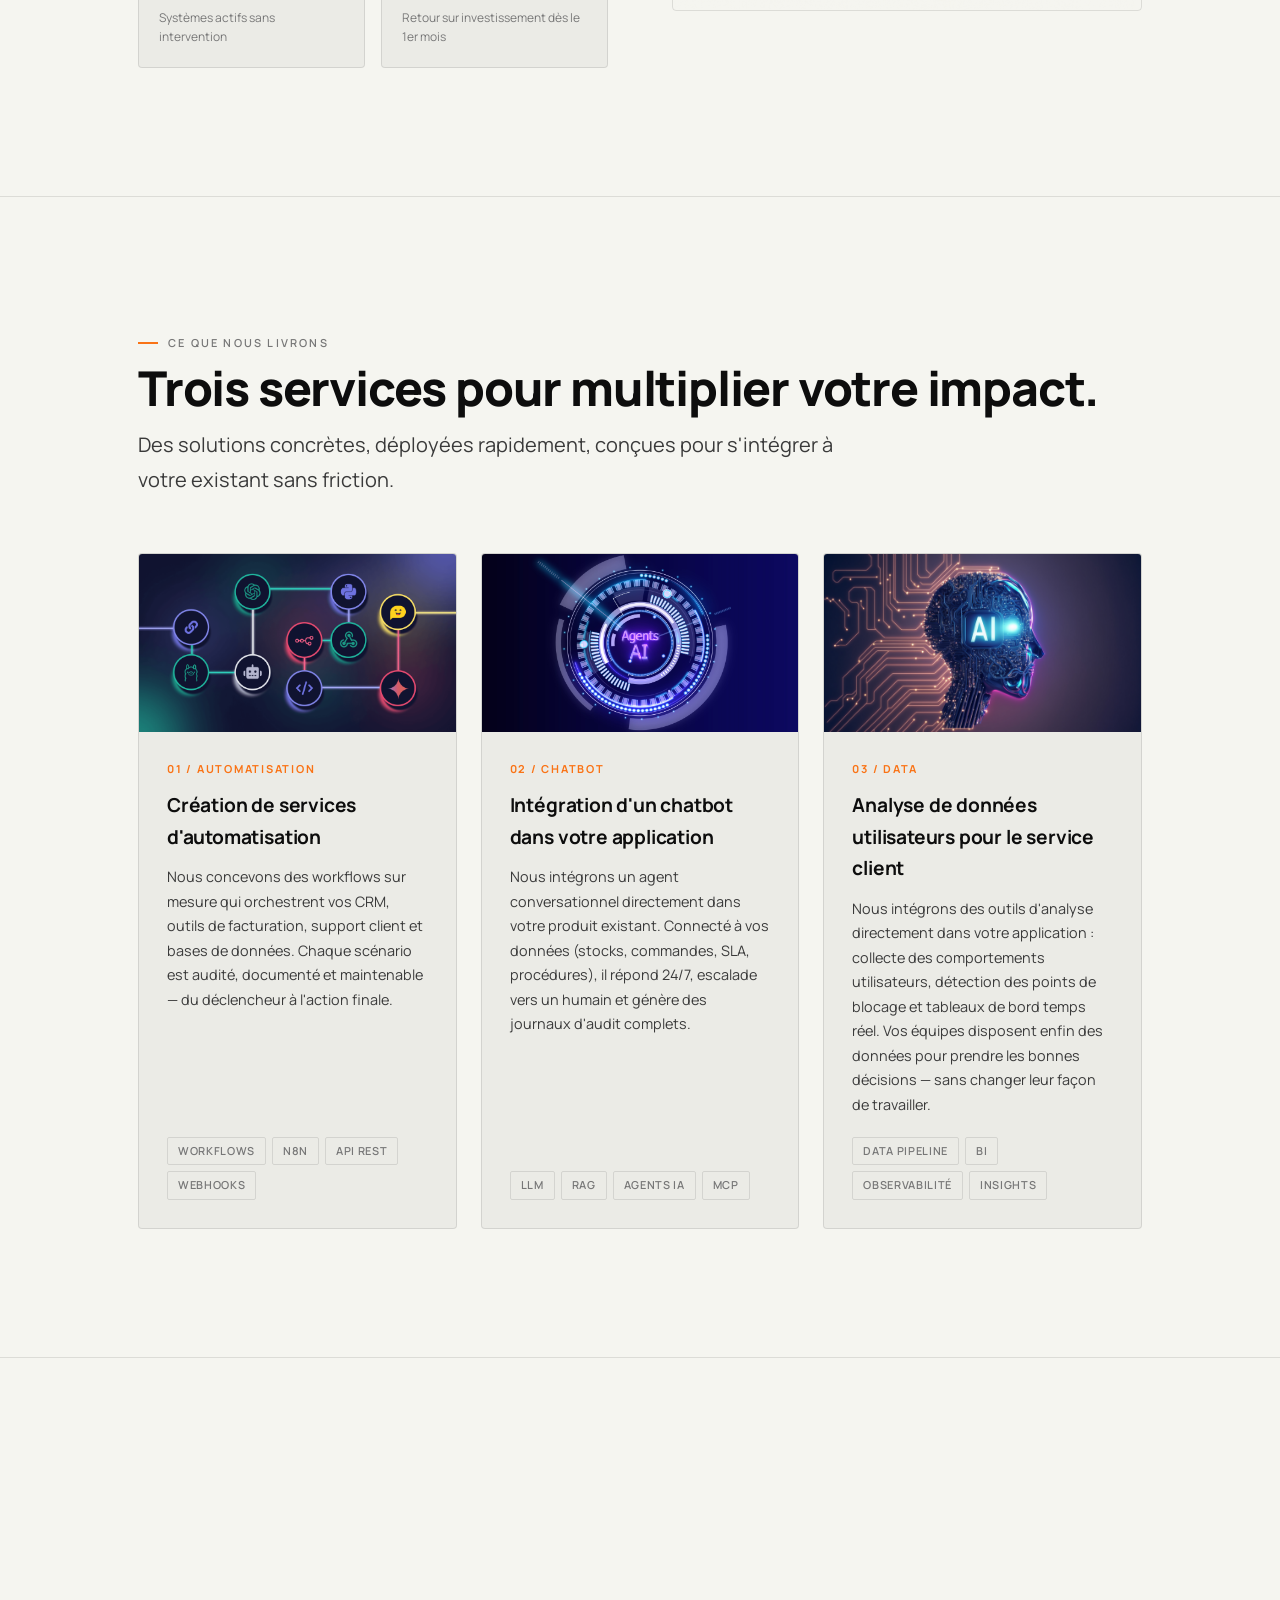
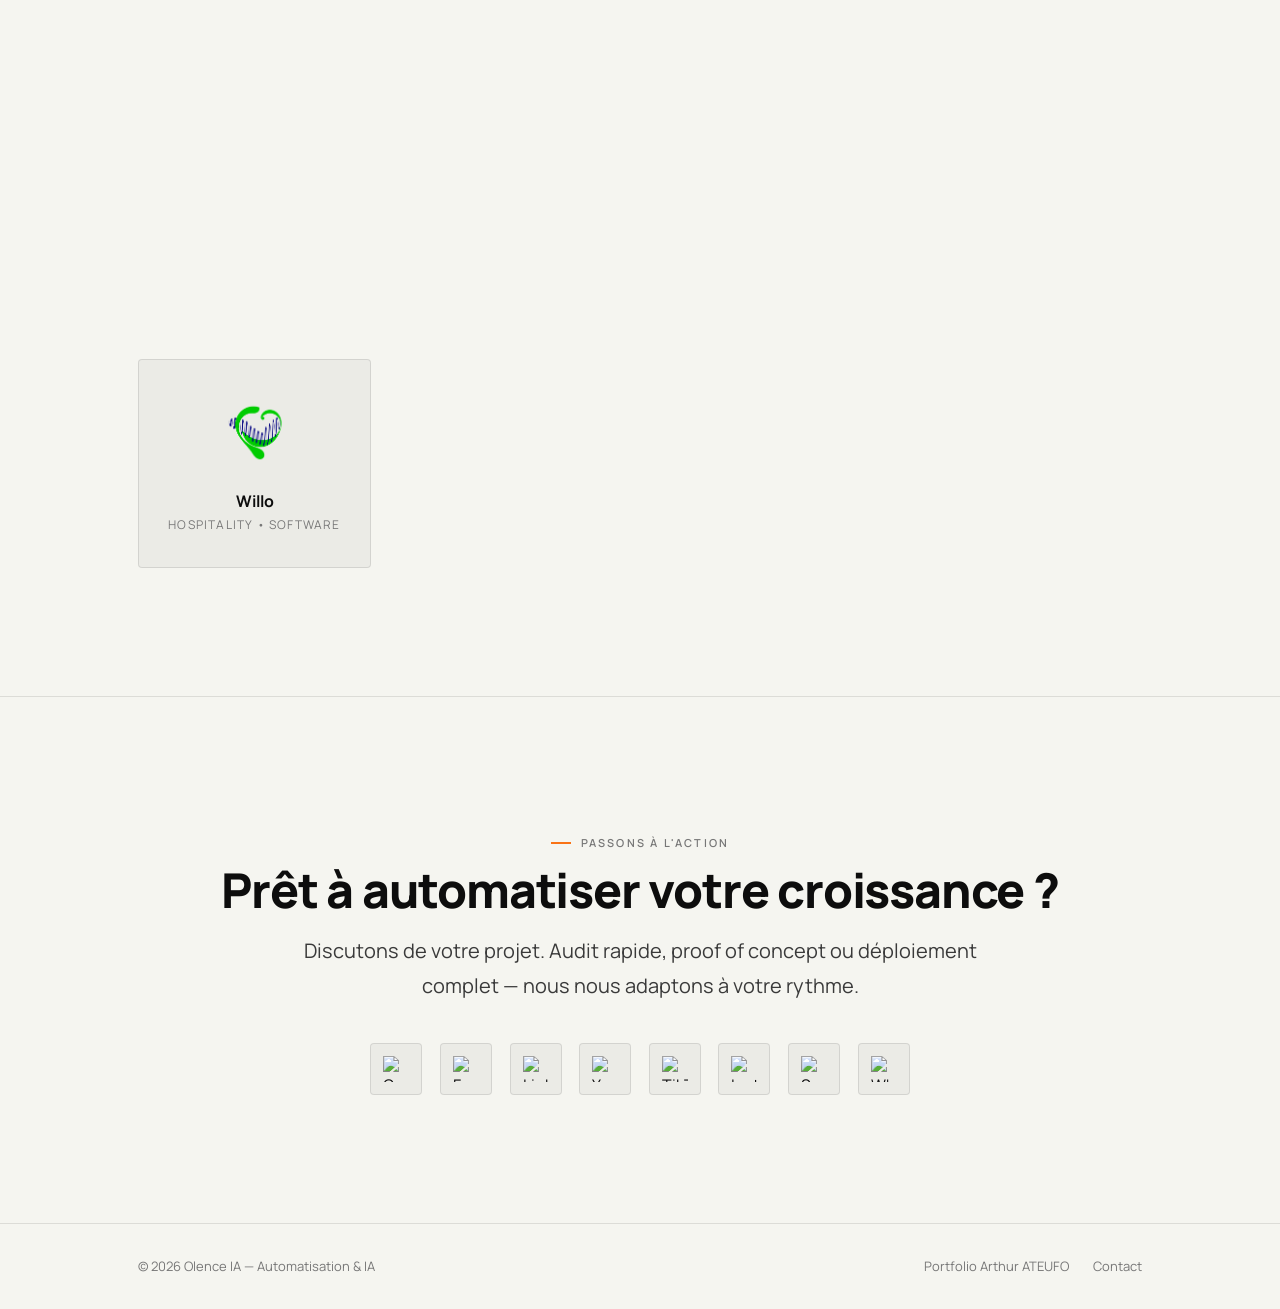
==== commit d02af831: "Ajout des élémens willo" ====
--- a/index.html
+++ b/index.html
@@ -254,6 +254,14 @@
             </div>
           </article>
 
+          <article class="project-card" data-reveal>
+            <img class="project-card__logo" src="./assets/willo_logo.png" alt="Logo Willo" loading="lazy" />
+            <div>
+              <div class="project-card__name">Willo</div>
+              <div class="project-card__type">Hospitality &bull; Software</div>
+            </div>
+          </article>
+
         </div>
       </div>
     </section>
@@ -293,12 +301,12 @@
             </a>
 
             <!-- LinkedIn -->
-            <a href="https://www.linkedin.com/in/arthur-ateufo" target="_blank" rel="noreferrer"
-              aria-label="LinkedIn"
-              style="display:inline-flex; align-items:center; justify-content:center; width:52px; height:52px; border:1px solid var(--border); border-radius:4px; background:var(--card); transition:border-color .2s,transform .2s;"
-              onmouseover="this.style.borderColor='var(--accent)';this.style.transform='translateY(-3px)'"
-              onmouseout="this.style.borderColor='var(--border)';this.style.transform=''">
-              <img src="https://fr.wikipedia.org/wiki/Fichier:LinkedIn_logo_initials.png" width="26" height="26" alt="LinkedIn" />
+            <a href="https://www.linkedin.com/in/arthur-ateufo" target="_blank" rel="noreferrer" aria-label="LinkedIn"
+              style="display:inline-flex; align-items:center; justify-content:center; width:52px; height:52px; border:1px solid var(--border); border-radius:4px; background:var(--card); transition:border-color .2s,transform .2s;"
+              onmouseover="this.style.borderColor='var(--accent)';this.style.transform='translateY(-3px)'"
+              onmouseout="this.style.borderColor='var(--border)';this.style.transform=''">
+              <img src="https://fr.wikipedia.org/wiki/Fichier:LinkedIn_logo_initials.png" width="26" height="26"
+                alt="LinkedIn" />
             </a>
 
             <!-- YouTube -->
